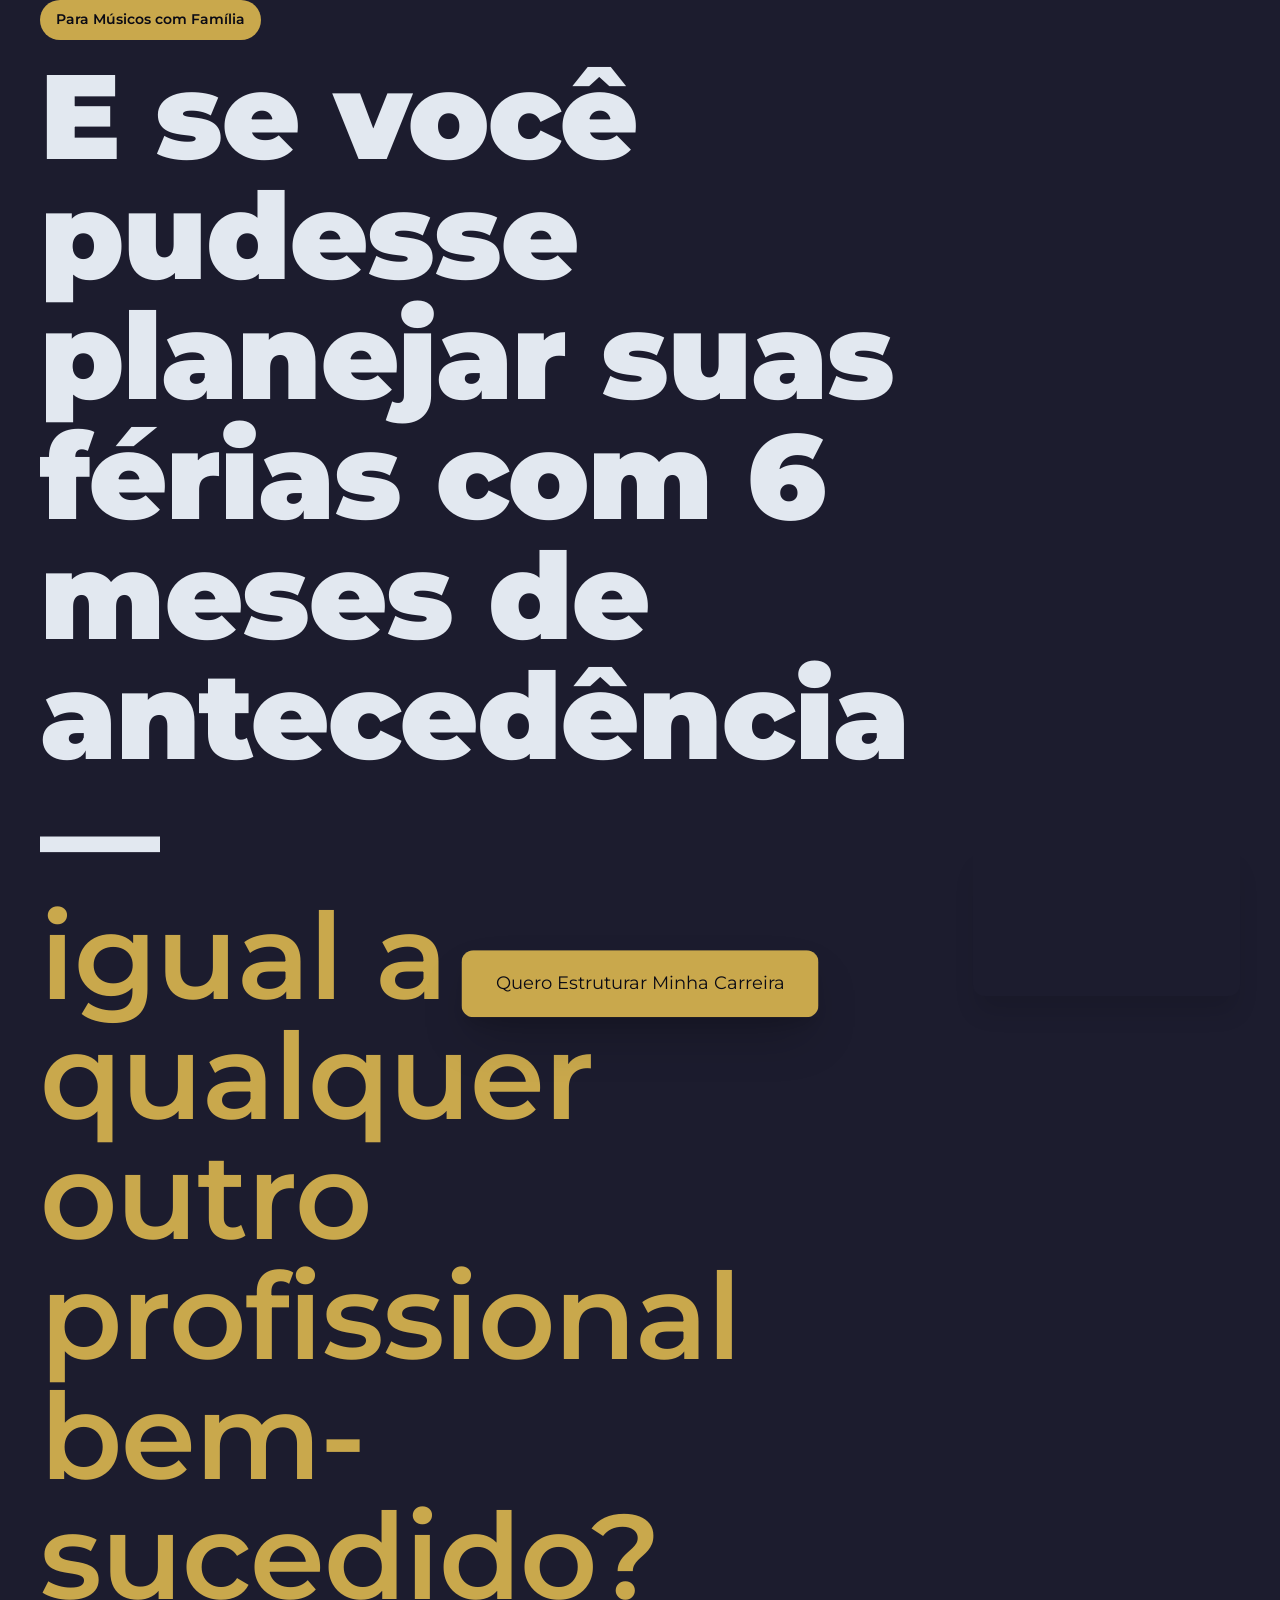
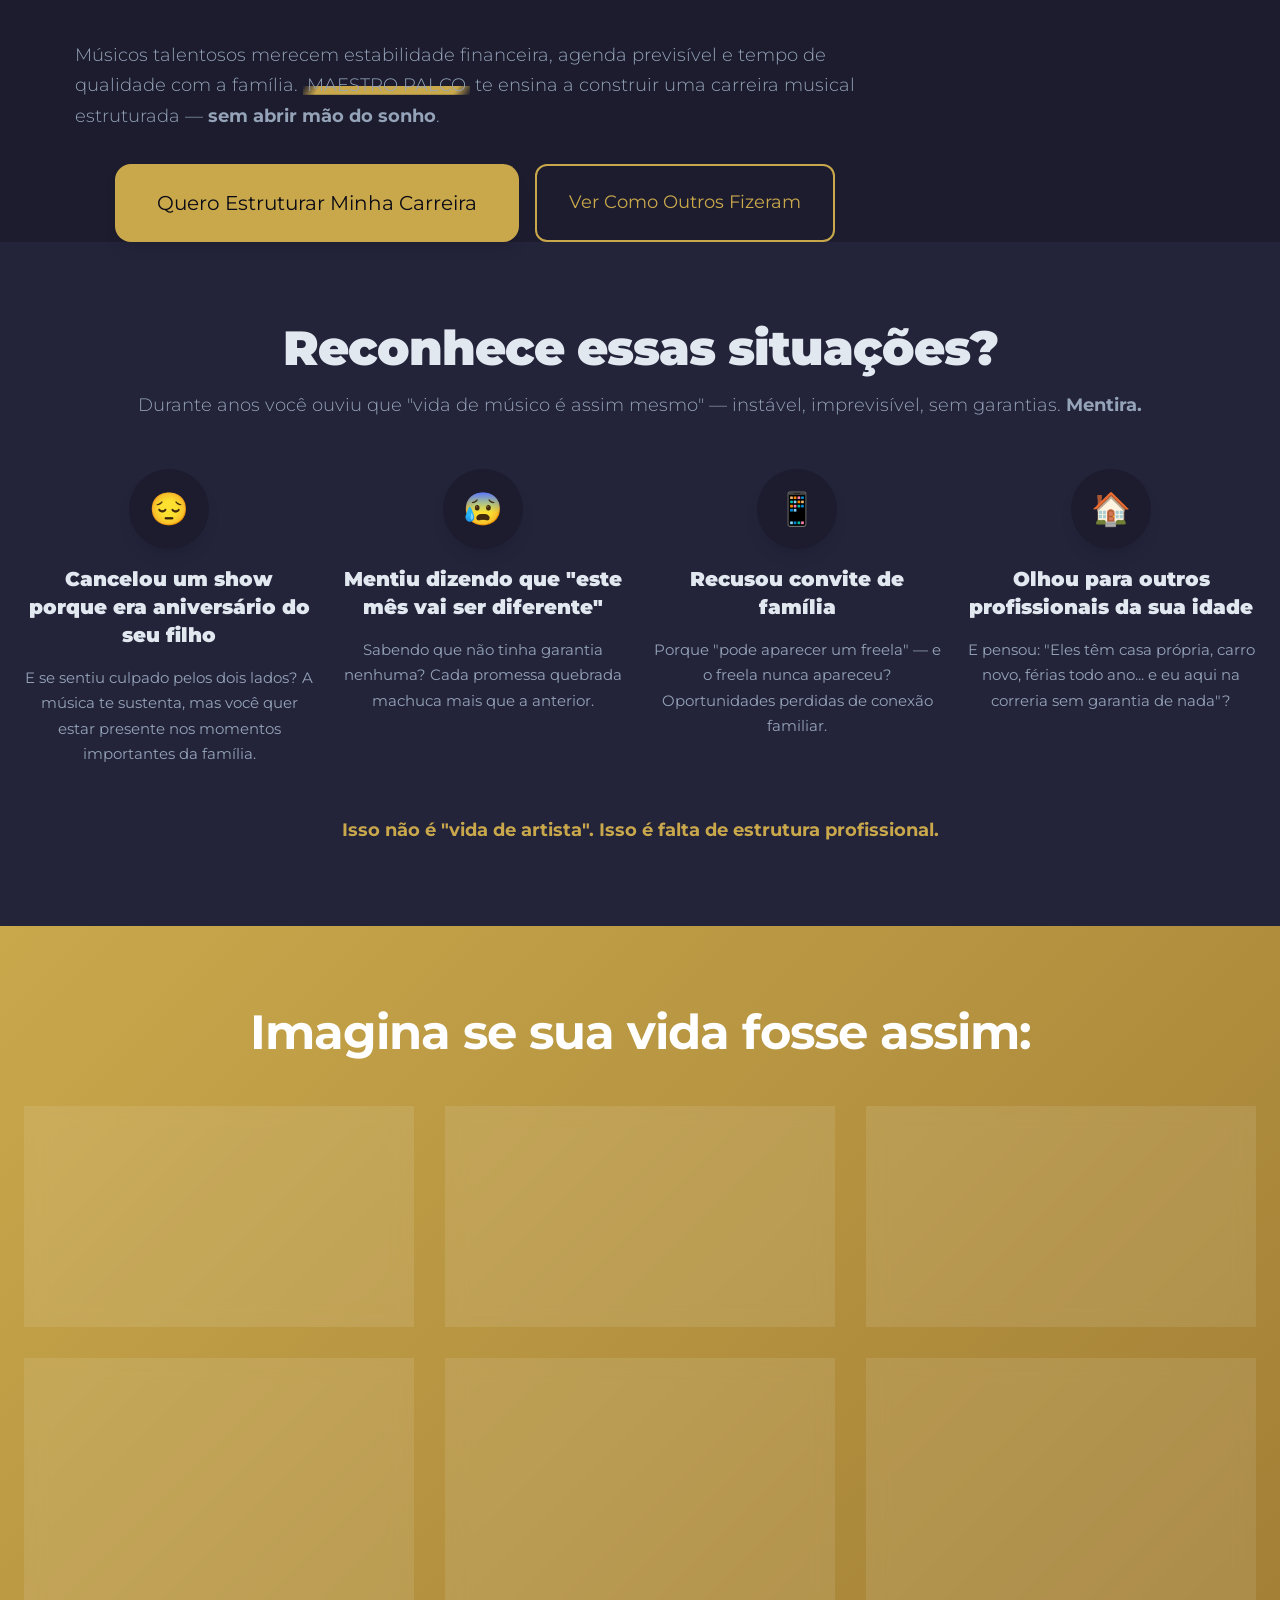
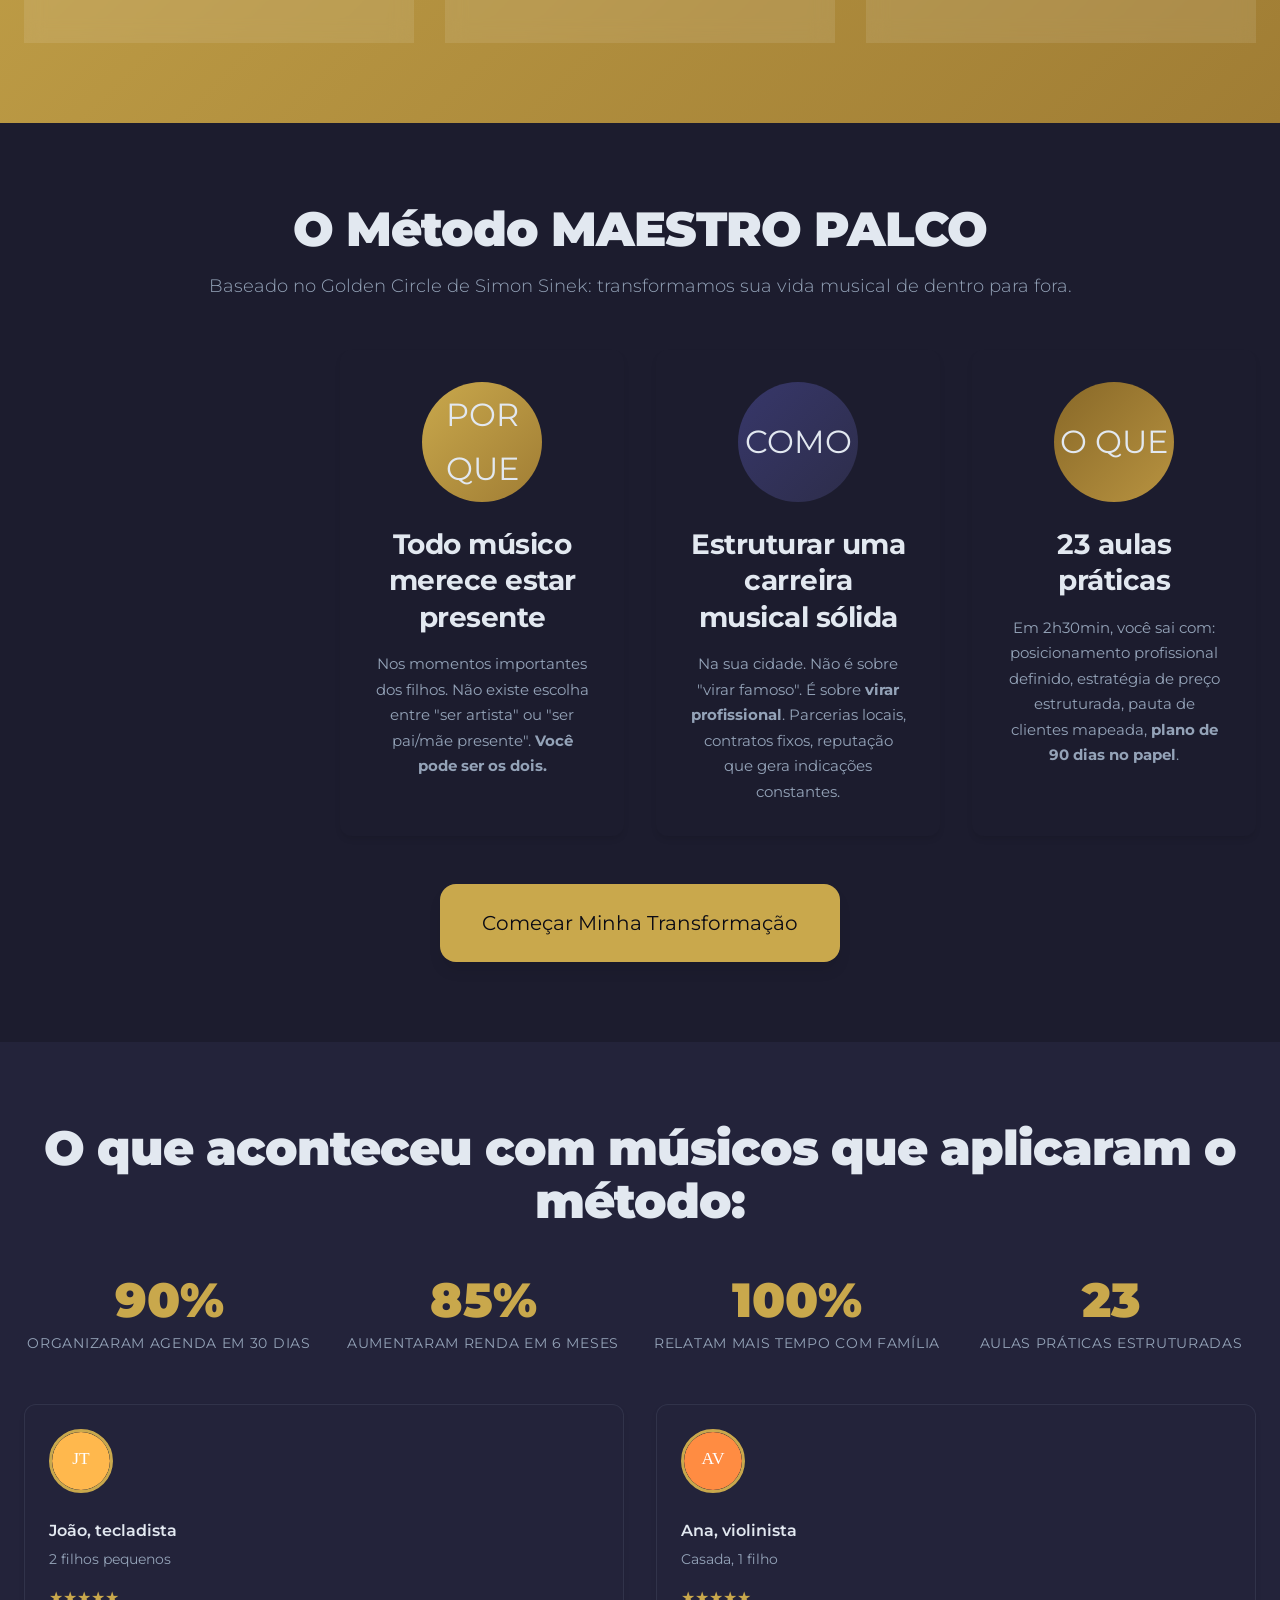
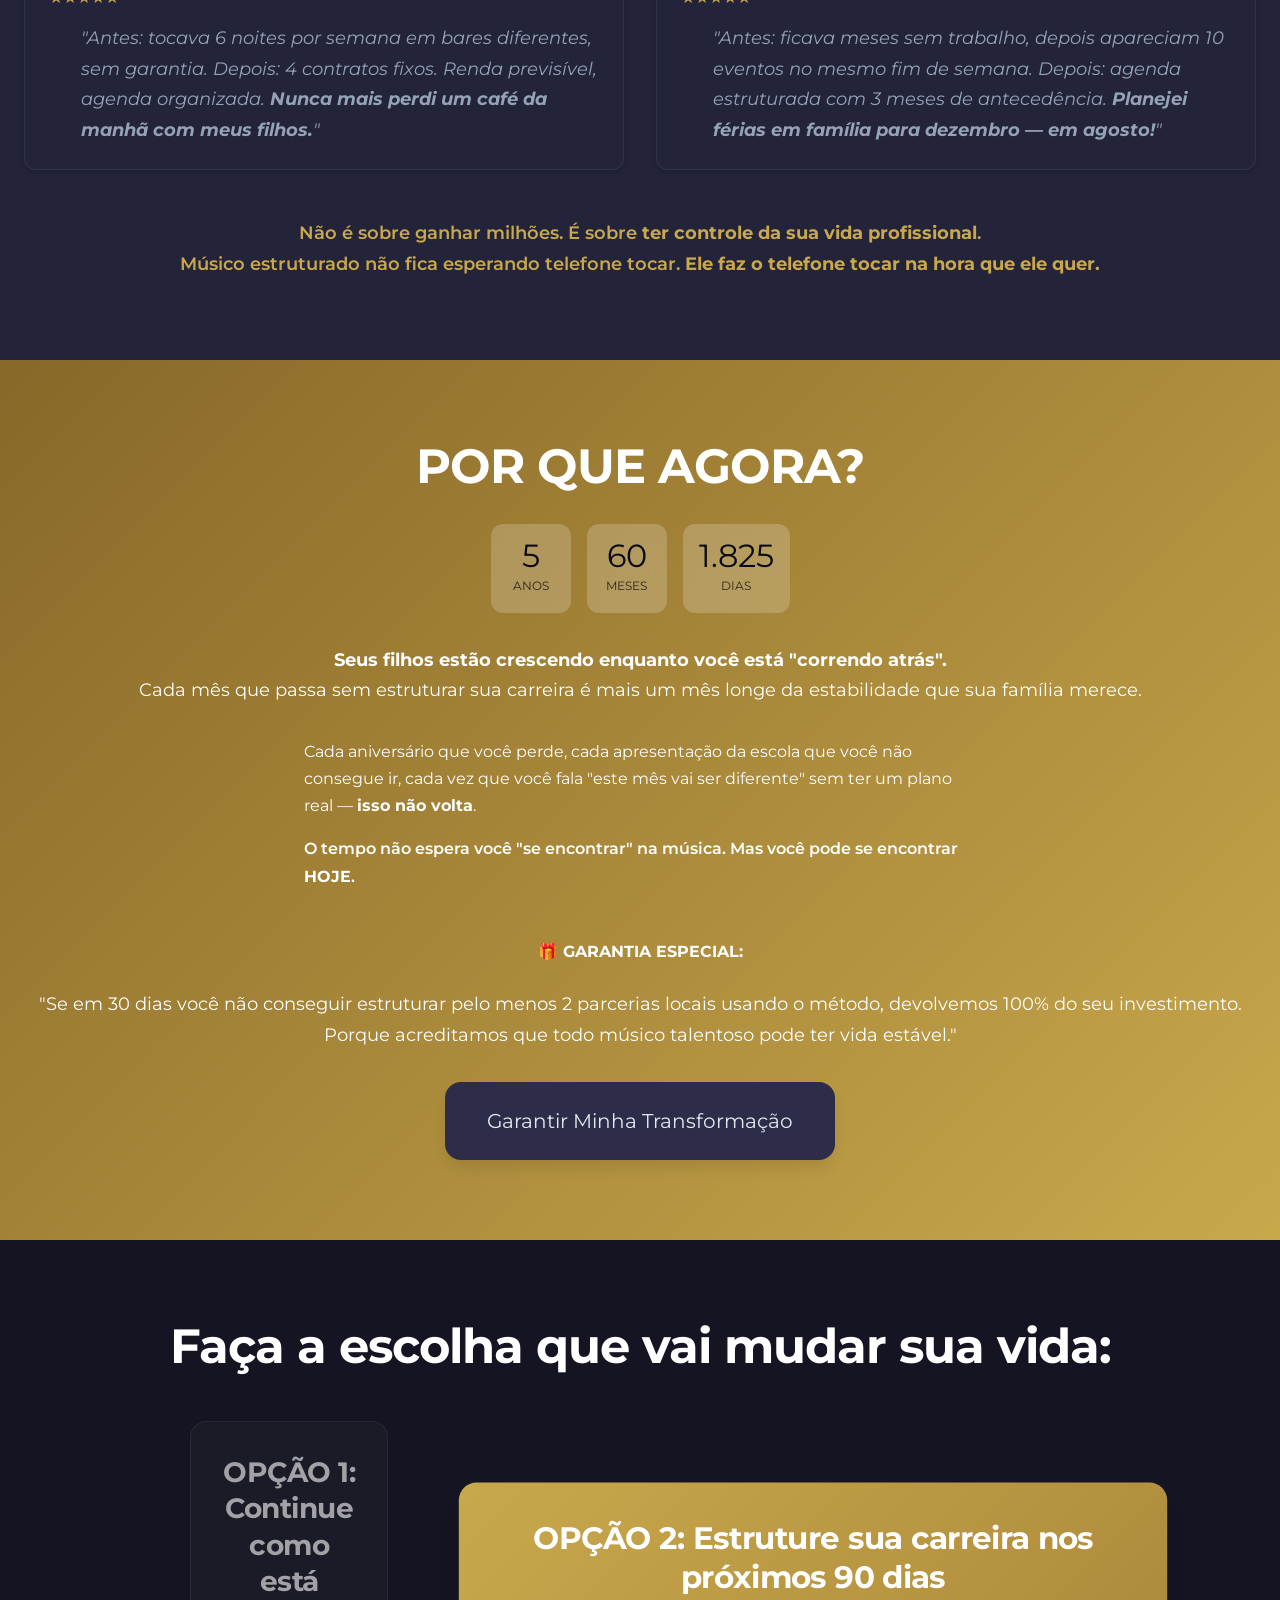
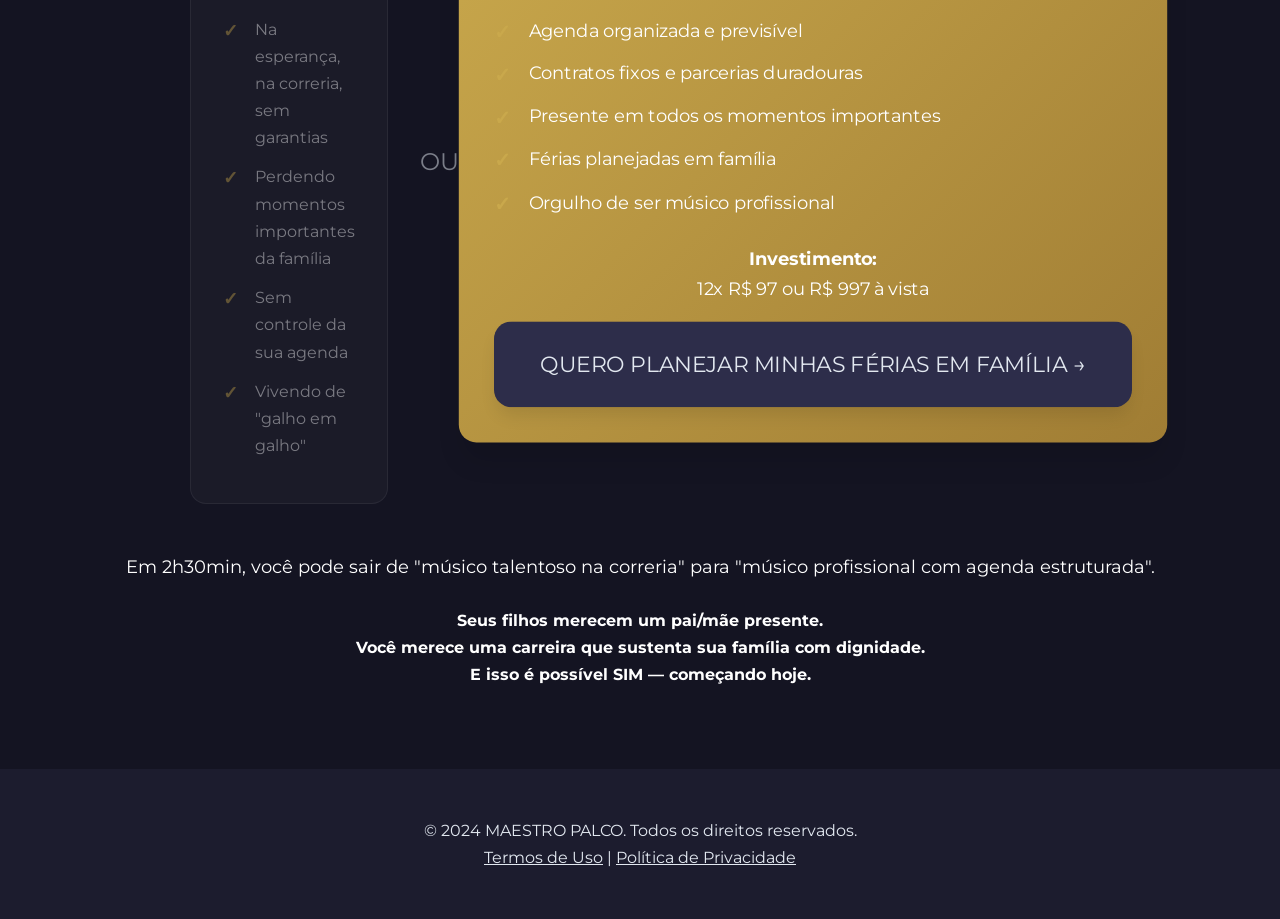
==== index.html @ d1719ae2 "Add VSL to hero section alongside headline ✅ IMPLEMENTAÇÕES: - Hero section reestruturada com CSS Gr" ====
<!DOCTYPE html>
<html lang="pt-BR">
<head>
    <meta charset="UTF-8">
    <meta name="viewport" content="width=device-width, initial-scale=1.0">
    <meta name="description" content="E se você pudesse planejar suas férias com 6 meses de antecedência — igual a qualquer outro profissional bem-sucedido? Para músicos talentosos que merecem estabilidade financeira e tempo de qualidade com a família.">
    <meta name="keywords" content="músicos, carreira musical, vida familiar, estabilidade financeira, férias planejadas, profissional musical">
    <meta name="author" content="MAESTRO PALCO">
    
    <!-- Open Graph -->
    <meta property="og:title" content="MAESTRO PALCO - E se você pudesse planejar suas férias com 6 meses de antecedência?">
    <meta property="og:description" content="Músicos talentosos merecem estabilidade financeira, agenda previsível e tempo de qualidade com a família. MAESTRO PALCO te ensina a construir uma carreira musical estruturada.">
    <meta property="og:type" content="website">
    <meta property="og:url" content="https://maestropalco.rota50ia.com">
    <meta property="og:image" content="/assets/images/og-image.jpg">
    
    <!-- Twitter Card -->
    <meta name="twitter:card" content="summary_large_image">
    <meta name="twitter:title" content="MAESTRO PALCO - Carreira Musical Estruturada">
    <meta name="twitter:description" content="E se você pudesse planejar suas férias com 6 meses de antecedência — igual a qualquer outro profissional bem-sucedido?">
    
    <title>MAESTRO PALCO - Carreira Musical Estruturada | Músico Profissional</title>
    
    <!-- Fonts MAESTRO -->
    <link rel="preconnect" href="https://fonts.googleapis.com">
    <link rel="preconnect" href="https://fonts.gstatic.com" crossorigin>
    <link href="https://fonts.googleapis.com/css2?family=Montserrat:wght@300;400;500;600;700;900&family=JetBrains+Mono:wght@400;500;600&display=swap" rel="stylesheet">
    
    <!-- Main CSS -->
    <link rel="stylesheet" href="style.css">
    
    <!-- Favicon -->
    <link rel="icon" type="image/svg+xml" href="/favicon.svg">
    
    <!-- Analytics -->
    <script async src="https://www.googletagmanager.com/gtag/js?id=GA_MEASUREMENT_ID"></script>
    <script>
        window.dataLayer = window.dataLayer || [];
        function gtag(){dataLayer.push(arguments);}
        gtag('js', new Date());
        gtag('config', 'GA_MEASUREMENT_ID');
    </script>
</head>
<body>
    
    <!-- Section 1: Hero - Emotional Connection -->
    <section class="hero" id="home">
        <div class="container">
            <div class="hero-grid">
                <div class="hero-content">
                    <span class="hero-badge">Para Músicos com Família</span>
                    
                    <h1 class="h1 hero-title heading">
                        E se você pudesse planejar suas férias com 6 meses de antecedência —<br>
                        <span class="text-emphasis">igual a qualquer outro profissional bem-sucedido?</span>
                    </h1>
                    
                    <p class="lead hero-subtitle">
                        Músicos talentosos merecem estabilidade financeira, agenda previsível e tempo de qualidade com a família. 
                        <span class="text-highlight">MAESTRO PALCO</span> te ensina a construir uma carreira musical estruturada — 
                        <strong>sem abrir mão do sonho</strong>.
                    </p>
                    
                    <div class="hero-cta">
                        <a href="#metodo" class="btn btn-primary btn-xl">
                            Quero Estruturar Minha Carreira
                        </a>
                        <a href="#depoimentos" class="btn btn-outline btn-lg">
                            Ver Como Outros Fizeram
                        </a>
                    </div>
                </div>
                
                <div class="hero-vsl">
                    <div style="padding:56.25% 0 0 0;position:relative;">
                        <iframe src="https://player.vimeo.com/video/1185340463?badge=0&amp;autopause=0&amp;player_id=0&amp;app_id=58479" 
                                frameborder="0" 
                                allow="autoplay; fullscreen; picture-in-picture; clipboard-write; encrypted-media; web-share" 
                                referrerpolicy="strict-origin-when-cross-origin" 
                                style="position:absolute;top:0;left:0;width:100%;height:100%;" 
                                title="MAESTRO-PALCO-VSL-FINAL">
                        </iframe>
                    </div>
                    <script src="https://player.vimeo.com/api/player.js"></script>
                </div>
            </div>
        </div>
    </section>
    
    <!-- Section 2: Pain Points -->
    <section class="section section-pain" id="dores">
        <div class="container">
            <div class="text-center mb-12">
                <h2 class="h2 heading">Reconhece essas situações?</h2>
                <p class="lead">Durante anos você ouviu que "vida de músico é assim mesmo" — instável, imprevisível, sem garantias. <strong>Mentira.</strong></p>
            </div>
            
            <div class="pain-grid">
                <div class="pain-item">
                    <div class="pain-icon">😔</div>
                    <h3 class="h5 heading">Cancelou um show porque era aniversário do seu filho</h3>
                    <p class="text-body">
                        E se sentiu culpado pelos dois lados? A música te sustenta, mas você quer estar presente nos momentos importantes da família.
                    </p>
                </div>
                
                <div class="pain-item">
                    <div class="pain-icon">😰</div>
                    <h3 class="h5 heading">Mentiu dizendo que "este mês vai ser diferente"</h3>
                    <p class="text-body">
                        Sabendo que não tinha garantia nenhuma? Cada promessa quebrada machuca mais que a anterior.
                    </p>
                </div>
                
                <div class="pain-item">
                    <div class="pain-icon">📱</div>
                    <h3 class="h5 heading">Recusou convite de família</h3>
                    <p class="text-body">
                        Porque "pode aparecer um freela" — e o freela nunca apareceu? Oportunidades perdidas de conexão familiar.
                    </p>
                </div>
                
                <div class="pain-item">
                    <div class="pain-icon">🏠</div>
                    <h3 class="h5 heading">Olhou para outros profissionais da sua idade</h3>
                    <p class="text-body">
                        E pensou: "Eles têm casa própria, carro novo, férias todo ano... e eu aqui na correria sem garantia de nada"?
                    </p>
                </div>
            </div>
            
            <div class="text-center mt-12">
                <p class="text-lg text-emphasis">
                    <strong>Isso não é "vida de artista". Isso é falta de estrutura profissional.</strong>
                </p>
            </div>
        </div>
    </section>
    
    <!-- Section 3: New Reality -->
    <section class="section section-reality" id="nova-realidade">
        <div class="container">
            <div class="text-center mb-12">
                <h2 class="h2 text-white">Imagina se sua vida fosse assim:</h2>
            </div>
            
            <div class="reality-grid">
                <div class="reality-item">
                    <h3 class="h4 text-white mb-4">✅ Janeiro: Você olha o calendário</h3>
                    <p class="text-white">
                        E já sabe que vai tirar 15 dias de férias em julho — porque sua agenda está fechada e organizada até dezembro
                    </p>
                </div>
                
                <div class="reality-item">
                    <h3 class="h4 text-white mb-4">✅ Dia 5 de todo mês: O dinheiro cai na conta</h3>
                    <p class="text-white">
                        Não porque "deu sorte", mas porque você tem contratos e parcerias estruturadas
                    </p>
                </div>
                
                <div class="reality-item">
                    <h3 class="h4 text-white mb-4">✅ 6h da tarde: Você fecha o computador</h3>
                    <p class="text-white">
                        E vai jantar com a família — porque músico profissional também tem horário comercial
                    </p>
                </div>
                
                <div class="reality-item">
                    <h3 class="h4 text-white mb-4">✅ Sábado de manhã: Você está na apresentação da escola</h3>
                    <p class="text-white">
                        Do seu filho — não como "o pai que conseguiu folga", mas como "o pai que organizou a agenda para estar sempre presente"
                    </p>
                </div>
                
                <div class="reality-item">
                    <h3 class="h4 text-white mb-4">✅ Reunião de pais: Quando perguntam sua profissão</h3>
                    <p class="text-white">
                        Você fala "músico profissional" com o mesmo orgulho de um médico ou engenheiro
                    </p>
                </div>
                
                <div class="reality-item">
                    <h3 class="h4 text-white mb-4">✅ Isso não é fantasia. Isso é planejamento.</h3>
                    <p class="text-white">
                        <strong>O problema nunca foi talento. O problema é modelo de negócio.</strong>
                    </p>
                </div>
            </div>
        </div>
    </section>
    
    <!-- Section 4: Method (Golden Circle) -->
    <section class="section section-method" id="metodo">
        <div class="container">
            <div class="text-center mb-12">
                <h2 class="h2 heading">O Método MAESTRO PALCO</h2>
                <p class="lead">
                    Baseado no Golden Circle de Simon Sinek: transformamos sua vida musical de dentro para fora.
                </p>
            </div>
            
            <div class="method-circles">
                <div class="method-connector"></div>
                
                <div class="card card-method card-method-why">
                    <div class="card-method-circle">POR QUE</div>
                    <h3 class="h4 mb-4">Todo músico merece estar presente</h3>
                    <p class="text-body">
                        Nos momentos importantes dos filhos. Não existe escolha entre "ser artista" ou "ser pai/mãe presente". 
                        <strong>Você pode ser os dois.</strong>
                    </p>
                </div>
                
                <div class="card card-method card-method-how">
                    <div class="card-method-circle">COMO</div>
                    <h3 class="h4 mb-4">Estruturar uma carreira musical sólida</h3>
                    <p class="text-body">
                        Na sua cidade. Não é sobre "virar famoso". É sobre <strong>virar profissional</strong>. 
                        Parcerias locais, contratos fixos, reputação que gera indicações constantes.
                    </p>
                </div>
                
                <div class="card card-method card-method-what">
                    <div class="card-method-circle">O QUE</div>
                    <h3 class="h4 mb-4">23 aulas práticas</h3>
                    <p class="text-body">
                        Em 2h30min, você sai com: posicionamento profissional definido, estratégia de preço estruturada, 
                        pauta de clientes mapeada, <strong>plano de 90 dias no papel</strong>.
                    </p>
                </div>
            </div>
            
            <div class="text-center mt-12">
                <a href="#cta" class="btn btn-primary btn-xl">
                    Começar Minha Transformação
                </a>
            </div>
        </div>
    </section>
    
    <!-- Section 5: Social Proof -->
    <section class="section section-proof" id="depoimentos">
        <div class="container">
            <div class="text-center mb-12">
                <h2 class="h2 heading">O que aconteceu com músicos que aplicaram o método:</h2>
            </div>
            
            <div class="proof-stats mb-12">
                <div>
                    <div class="stat-number">90%</div>
                    <div class="stat-label">Organizaram agenda em 30 dias</div>
                </div>
                <div>
                    <div class="stat-number">85%</div>
                    <div class="stat-label">Aumentaram renda em 6 meses</div>
                </div>
                <div>
                    <div class="stat-number">100%</div>
                    <div class="stat-label">Relatam mais tempo com família</div>
                </div>
                <div>
                    <div class="stat-number">23</div>
                    <div class="stat-label">Aulas práticas estruturadas</div>
                </div>
            </div>
            
            <div class="card-grid-testimonials">
                <div class="card card-testimonial">
                    <div class="card-body">
                        <img src="data:image/svg+xml,%3Csvg xmlns='http://www.w3.org/2000/svg' viewBox='0 0 100 100'%3E%3Ccircle cx='50' cy='50' r='50' fill='%23FFB84D'/%3E%3Ctext x='50' y='55' text-anchor='middle' font-size='30' fill='white'%3EJT%3C/text%3E%3C/svg%3E" 
                             alt="João Tecladista" class="card-testimonial-avatar">
                        <h4 class="card-testimonial-name">João, tecladista</h4>
                        <p class="card-testimonial-role">2 filhos pequenos</p>
                        <div class="card-testimonial-rating">★★★★★</div>
                        <p class="quote">
                            "Antes: tocava 6 noites por semana em bares diferentes, sem garantia. 
                            Depois: 4 contratos fixos. Renda previsível, agenda organizada. 
                            <strong>Nunca mais perdi um café da manhã com meus filhos.</strong>"
                        </p>
                    </div>
                </div>
                
                <div class="card card-testimonial">
                    <div class="card-body">
                        <img src="data:image/svg+xml,%3Csvg xmlns='http://www.w3.org/2000/svg' viewBox='0 0 100 100'%3E%3Ccircle cx='50' cy='50' r='50' fill='%23FF8C42'/%3E%3Ctext x='50' y='55' text-anchor='middle' font-size='30' fill='white'%3EAV%3C/text%3E%3C/svg%3E" 
                             alt="Ana Violinista" class="card-testimonial-avatar">
                        <h4 class="card-testimonial-name">Ana, violinista</h4>
                        <p class="card-testimonial-role">Casada, 1 filho</p>
                        <div class="card-testimonial-rating">★★★★★</div>
                        <p class="quote">
                            "Antes: ficava meses sem trabalho, depois apareciam 10 eventos no mesmo fim de semana. 
                            Depois: agenda estruturada com 3 meses de antecedência. 
                            <strong>Planejei férias em família para dezembro — em agosto!</strong>"
                        </p>
                    </div>
                </div>
            </div>
            
            <div class="text-center mt-12">
                <p class="text-lg text-emphasis">
                    Não é sobre ganhar milhões. É sobre <strong>ter controle da sua vida profissional</strong>.
                    <br>Músico estruturado não fica esperando telefone tocar. <strong>Ele faz o telefone tocar na hora que ele quer.</strong>
                </p>
            </div>
        </div>
    </section>
    
    <!-- Section 6: Urgency -->
    <section class="section section-urgency" id="urgencia">
        <div class="container">
            <div class="text-center">
                <h2 class="h2 text-white mb-6">POR QUE AGORA?</h2>
                
                <div class="urgency-timer">
                    <div class="timer-block">
                        <div class="timer-number">5</div>
                        <div class="timer-label">Anos</div>
                    </div>
                    <div class="timer-block">
                        <div class="timer-number">60</div>
                        <div class="timer-label">Meses</div>
                    </div>
                    <div class="timer-block">
                        <div class="timer-number">1.825</div>
                        <div class="timer-label">Dias</div>
                    </div>
                </div>
                
                <p class="text-lg text-white mb-8">
                    <strong>Seus filhos estão crescendo enquanto você está "correndo atrás".</strong>
                    <br>Cada mês que passa sem estruturar sua carreira é mais um mês longe da estabilidade que sua família merece.
                </p>
                
                <div class="text-white text-left max-w-2xl mx-auto mb-8">
                    <p class="text-white mb-4">
                        Cada aniversário que você perde, cada apresentação da escola que você não consegue ir, 
                        cada vez que você fala "este mês vai ser diferente" sem ter um plano real — <strong>isso não volta</strong>.
                    </p>
                    <p class="text-white font-semibold">
                        O tempo não espera você "se encontrar" na música. Mas você pode se encontrar <strong>HOJE</strong>.
                    </p>
                </div>
                
                <div class="mt-12">
                    <p class="text-2xl text-white font-bold mb-6">
                        🎁 GARANTIA ESPECIAL:
                    </p>
                    <p class="text-lg text-white mb-8">
                        "Se em 30 dias você não conseguir estruturar pelo menos 2 parcerias locais usando o método, 
                        devolvemos 100% do seu investimento. Porque acreditamos que todo músico talentoso pode ter vida estável."
                    </p>
                    <a href="#cta" class="btn btn-secondary btn-xl">
                        Garantir Minha Transformação
                    </a>
                </div>
            </div>
        </div>
    </section>
    
    <!-- Section 7: CTA - Two Paths -->
    <section class="section section-cta" id="cta">
        <div class="container">
            <div class="text-center mb-12">
                <h2 class="h2 text-white">Faça a escolha que vai mudar sua vida:</h2>
            </div>
            
            <div class="cta-vs">
                <div class="cta-option cta-option-bad">
                    <h3 class="h4 text-white mb-4">OPÇÃO 1: Continue como está</h3>
                    <ul class="text-white text-left list-benefits">
                        <li style="opacity: 0.7;">Na esperança, na correria, sem garantias</li>
                        <li style="opacity: 0.7;">Perdendo momentos importantes da família</li>
                        <li style="opacity: 0.7;">Sem controle da sua agenda</li>
                        <li style="opacity: 0.7;">Vivendo de "galho em galho"</li>
                    </ul>
                </div>
                
                <div class="cta-divider">OU</div>
                
                <div class="cta-option cta-option-good">
                    <h3 class="h4 text-white mb-4">OPÇÃO 2: Estruture sua carreira nos próximos 90 dias</h3>
                    <ul class="text-white text-left list-benefits">
                        <li>Agenda organizada e previsível</li>
                        <li>Contratos fixos e parcerias duradouras</li>
                        <li>Presente em todos os momentos importantes</li>
                        <li>Férias planejadas em família</li>
                        <li>Orgulho de ser músico profissional</li>
                    </ul>
                    <div class="mt-6">
                        <p class="text-white mb-4">
                            <strong>Investimento:</strong><br>
                            <span class="text-2xl">12x R$ 97</span> ou R$ 997 à vista
                        </p>
                        <a href="https://checkout.maestropalco.com" class="btn btn-secondary btn-xl">
                            QUERO PLANEJAR MINHAS FÉRIAS EM FAMÍLIA →
                        </a>
                    </div>
                </div>
            </div>
            
            <div class="text-center mt-12">
                <p class="text-white text-lg mb-6">
                    Em 2h30min, você pode sair de "músico talentoso na correria" 
                    para "músico profissional com agenda estruturada".
                </p>
                
                <p class="text-white opacity-75">
                    <strong>Seus filhos merecem um pai/mãe presente.<br>
                    Você merece uma carreira que sustenta sua família com dignidade.<br>
                    E isso é possível SIM — começando hoje.</strong>
                </p>
            </div>
        </div>
    </section>
    
    <!-- Sticky CTA (Mobile) -->
    <div class="btn-sticky">
        <a href="#cta" class="btn btn-primary btn-lg">
            Quero Estruturar Minha Carreira
        </a>
    </div>
    
    <!-- Footer -->
    <footer class="section-sm" style="background: var(--color-neutral-900); color: var(--color-neutral-400);">
        <div class="container text-center">
            <p>© 2024 MAESTRO PALCO. Todos os direitos reservados.</p>
            <p class="text-sm mt-4">
                <a href="/termos" style="color: var(--color-neutral-400);">Termos de Uso</a> | 
                <a href="/privacidade" style="color: var(--color-neutral-400);">Política de Privacidade</a>
            </p>
        </div>
    </footer>
    
    <!-- Scripts -->
    <script src="assets/js/performance.js"></script>
    <script>
        // Smooth Scroll
        document.querySelectorAll('a[href^="#"]').forEach(anchor => {
            anchor.addEventListener('click', function (e) {
                e.preventDefault();
                const target = document.querySelector(this.getAttribute('href'));
                if (target) {
                    target.scrollIntoView({ behavior: 'smooth', block: 'start' });
                }
            });
        });
        
        // Conversion Tracking
        document.querySelectorAll('.btn-primary, .btn-secondary').forEach(btn => {
            btn.addEventListener('click', function() {
                if (typeof gtag !== 'undefined') {
                    gtag('event', 'click', {
                        'event_category': 'CTA',
                        'event_label': this.textContent.trim(),
                        'value': 1
                    });
                }
            });
        });
        
        // Show sticky CTA after scroll
        let lastScroll = 0;
        window.addEventListener('scroll', () => {
            const currentScroll = window.pageYOffset;
            const sticky = document.querySelector('.btn-sticky');
            
            if (currentScroll > 500 && currentScroll < lastScroll) {
                sticky.style.transform = 'translateX(-50%) translateY(0)';
            } else if (currentScroll > lastScroll) {
                sticky.style.transform = 'translateX(-50%) translateY(200%)';
            }
            
            lastScroll = currentScroll;
        });
        
        // Update timer dynamically (optional)
        setInterval(() => {
            const days = document.querySelector('.timer-number');
            if (days && parseInt(days.textContent) > 0) {
                // Add countdown logic if needed
            }
        }, 86400000); // Update daily
    </script>
</body>
</html>
---- style.css ----
/* MAESTRO PALCO - CSS com Design System MAESTRO */

/* Design Tokens MAESTRO */
:root {
  /* ── Colors: Midnight (Primary/Background) ── */
  --m-midnight-950: #141422;
  --m-midnight-900: #1C1C2E;
  --m-midnight-800: #23233A;
  --m-midnight-700: #2D2D4A;
  --m-midnight-600: #37376A;
  --m-midnight-500: #3F3F72;
  /* ── Colors: Gold (Accent) ── */
  --m-gold-900: #6B5220;
  --m-gold-800: #886828;
  --m-gold-700: #A07D34;
  --m-gold-600: #B89340;
  --m-gold-500: #C9A84C;
  --m-gold-400: #DFBE62;
  --m-gold-300: #F0D080;
  --m-gold-200: #FFE399;
  --m-gold-100: #FFEFC2;
  /* ── Colors: Slate (Neutral) ── */
  --m-slate-200: #E2E8F0;
  --m-slate-300: #CBD5E1;
  --m-slate-400: #94A3B8;
  --m-slate-500: #64748B;
  --m-slate-600: #475569;
  --m-slate-700: #334155;
  /* ── Semantic ── */
  --bg:          var(--m-midnight-900);
  --bg-card:     var(--m-midnight-800);
  --bg-elevated: var(--m-midnight-700);
  --bg-deep:     var(--m-midnight-950);
  --text:        var(--m-slate-200);
  --text-muted:  var(--m-slate-400);
  --text-faint:  var(--m-slate-500);
  --accent:      var(--m-gold-500);
  --accent-lt:   var(--m-gold-300);
  --accent-bg:   rgba(201, 168, 76, 0.08);
  --border:      rgba(148, 163, 184, 0.12);
  --border-strong: rgba(148, 163, 184, 0.25);
  --inverse:     #0A0A14;
  /* ── Feedback ── */
  --success: #4ADE80;
  --warning: #FBBF24;
  --error:   #F87171;
  --info:    #60A5FA;
  
  /* Typography MAESTRO */
  --font-display: 'Montserrat', 'Arial Black', Helvetica, sans-serif;
  --font-sans:    'Montserrat', -apple-system, BlinkMacSystemFont, sans-serif;
  --font-mono:    'JetBrains Mono', 'Fira Code', monospace;
  
  /* ── Spacing MAESTRO ── */
  --space-1:  4px;
  --space-2:  8px;
  --space-3:  12px;
  --space-4:  16px;
  --space-5:  20px;
  --space-6:  24px;
  --space-8:  32px;
  --space-10: 40px;
  --space-12: 48px;
  --space-16: 64px;
  --space-20: 80px;
  --space-24: 96px;
  
  /* ── Radius MAESTRO ── */
  --radius-sm:  4px;
  --radius-md:  8px;
  --radius-lg:  12px;
  --radius-xl:  16px;
  --radius-full: 9999px;
  
  /* ── Shadows MAESTRO ── */
  --shadow-sm: 0 1px 2px rgba(0,0,0,0.3);
  --shadow-md: 0 4px 12px rgba(0,0,0,0.4);
  --shadow-lg: 0 8px 32px rgba(0,0,0,0.5);
  --shadow-glow: 0 0 24px rgba(201, 168, 76, 0.15);
  
  /* ── Motion MAESTRO ── */
  --ease: cubic-bezier(0.4, 0, 0.2, 1);
  --duration-fast: 200ms;
  --duration-normal: 300ms;
  
  /* Legacy mappings for compatibility */
  --spacing-1: var(--space-1);
  --spacing-2: var(--space-2);
  --spacing-3: var(--space-3);
  --spacing-4: var(--space-4);
  --spacing-5: var(--space-5);
  --spacing-6: var(--space-6);
  --spacing-8: var(--space-8);
  --spacing-10: var(--space-10);
  --spacing-12: var(--space-12);
  --spacing-16: var(--space-16);
  --spacing-20: var(--space-20);
  --spacing-24: var(--space-24);
  --spacing-32: var(--space-20);
  
  /* Border Radius */
  --radius-sm: 0.25rem;
  --radius-base: 0.375rem;
  --radius-md: 0.5rem;
  --radius-lg: 0.75rem;
  --radius-xl: 1rem;
  --radius-2xl: 1.5rem;
  --radius-full: 9999px;
  
  /* Shadows */
  --shadow-sm: 0 2px 4px 0 rgb(0 0 0 / 0.06);
  --shadow-base: 0 4px 6px -1px rgb(0 0 0 / 0.1);
  --shadow-md: 0 10px 15px -3px rgb(0 0 0 / 0.1);
  --shadow-lg: 0 20px 25px -5px rgb(0 0 0 / 0.12);
  --shadow-xl: 0 25px 50px -12px rgb(0 0 0 / 0.25);
  --shadow-2xl: 0 35px 60px -15px rgb(0 0 0 / 0.3);
  
  /* Transitions */
  --transition-fast: 150ms ease-in-out;
  --transition-base: 250ms ease-in-out;
  --transition-slow: 350ms ease-in-out;
  
  /* Z-Index */
  --z-base: 0;
  --z-sticky: 20;
  --z-modal: 40;
  
  /* Breakpoints */
  --container-xl: 1280px;
  --container-md: 768px;
}

/* Reset & Base */
*, *::before, *::after {
  box-sizing: border-box;
  margin: 0;
  padding: 0;
}

html {
  scroll-behavior: smooth;
  -webkit-font-smoothing: antialiased;
}

body {
  font-family: var(--font-sans);
  font-size: 1rem;
  line-height: 1.7;
  color: var(--text);
  background: var(--bg);
  min-height: 100vh;
}

/* Animations */
@keyframes fadeInUp {
  from {
    opacity: 0;
    transform: translateY(30px);
  }
  to {
    opacity: 1;
    transform: translateY(0);
  }
}

@keyframes fadeInDown {
  from {
    opacity: 0;
    transform: translateY(-30px);
  }
  to {
    opacity: 1;
    transform: translateY(0);
  }
}

@keyframes fadeIn {
  from { opacity: 0; }
  to { opacity: 1; }
}

@keyframes pulse {
  0%, 100% { transform: scale(1); }
  50% { transform: scale(1.05); }
}

@keyframes spin {
  to { transform: rotate(360deg); }
}

/* Typography */
.heading {
  font-family: var(--font-display);
  font-weight: 900;
  line-height: 1.1;
  color: var(--text);
  margin-bottom: var(--space-4);
}

.h1 {
  font-size: clamp(56px, 10vw, 120px);
  line-height: 1;
  letter-spacing: -1px;
}

.h2 {
  font-size: clamp(28px, 4vw, 48px);
  line-height: 1.1;
  letter-spacing: -1px;
}

.h3 {
  font-size: clamp(22px, 3vw, 34px);
  line-height: 1.2;
}

.h4 {
  font-size: 28px;
  line-height: 1.3;
  letter-spacing: -0.5px;
}

.h5 {
  font-size: 20px;
  line-height: 1.4;
}

.lead {
  font-size: 18px;
  line-height: 1.7;
  color: var(--text-muted);
  font-weight: 300;
}

.text-body {
  font-family: var(--font-sans);
  font-size: 15px;
  line-height: 1.7;
  color: var(--text-muted);
}

.text-lg {
  font-size: 18px;
  line-height: 1.7;
}

.text-emphasis {
  color: var(--accent);
  font-weight: 600;
}

.text-highlight {
  background: linear-gradient(120deg, transparent 0%, var(--accent) 10%, var(--accent) 90%, transparent 100%);
  background-size: 100% 40%;
  background-repeat: no-repeat;
  background-position: 0 85%;
  padding: 0 var(--space-1);
}

.text-white { color: #FFFFFF; }
.text-center { text-align: center; }
.text-left { text-align: left; }
.font-semibold { font-weight: 600; }
.font-bold { font-weight: 700; }

/* Quote */
.quote {
  font-family: var(--font-display);
  font-size: 18px;
  line-height: 1.7;
  font-style: italic;
  color: var(--text-muted);
  position: relative;
  padding-left: var(--space-8);
}

.quote::before {
  content: """;
  position: absolute;
  left: 0;
  top: -0.25em;
  font-size: 3em;
  color: var(--accent);
  opacity: 0.3;
}

/* Lists */
.list-benefits {
  list-style: none;
  padding: 0;
  margin: 0;
}

.list-benefits li {
  position: relative;
  padding-left: var(--spacing-8);
  margin-bottom: var(--spacing-3);
  line-height: var(--line-height-relaxed);
}

.list-benefits li::before {
  content: "✓";
  position: absolute;
  left: 0;
  color: var(--accent);
  font-weight: 700;
  font-size: 18px;
}

/* Buttons */
.btn {
  display: inline-flex;
  align-items: center;
  justify-content: center;
  padding: var(--spacing-3) var(--spacing-6);
  font-family: var(--font-sans);
  font-size: 16px;
  font-weight: var(--font-weight-semibold);
  line-height: var(--line-height-tight);
  border-radius: var(--radius-lg);
  cursor: pointer;
  transition: all var(--transition-base);
  text-decoration: none;
  border: 2px solid transparent;
  white-space: nowrap;
}

.btn-primary {
  background: var(--accent);
  color: var(--inverse);
  box-shadow: var(--shadow-md);
}

.btn-primary:hover {
  transform: translateY(-2px);
  box-shadow: var(--shadow-lg);
  background: var(--accent-lt);
}

.btn-secondary {
  background: var(--m-midnight-700);
  color: var(--text);
  box-shadow: var(--shadow-md);
}

.btn-secondary:hover {
  background: var(--m-midnight-600);
  box-shadow: var(--shadow-lg);
}

.btn-outline {
  background: transparent;
  border-color: var(--accent);
  color: var(--accent);
}

.btn-outline:hover {
  background: var(--accent);
  color: var(--inverse);
  border-color: var(--accent);
}

.btn-lg {
  padding: var(--spacing-4) var(--spacing-8);
  font-size: 18px;
}

.btn-xl {
  padding: var(--spacing-5) var(--spacing-10);
  font-size: 20px;
  border-radius: var(--radius-xl);
}

.btn-sticky {
  position: fixed;
  bottom: var(--spacing-4);
  left: 50%;
  transform: translateX(-50%);
  z-index: var(--z-sticky);
  box-shadow: var(--shadow-xl);
  animation: pulse 2s infinite;
}

/* Layout */
.section {
  padding: var(--spacing-20) 0;
  position: relative;
  overflow: hidden;
}

.section-sm {
  padding: var(--spacing-12) 0;
}

.container {
  width: 100%;
  max-width: var(--container-xl);
  margin: 0 auto;
  padding: 0 var(--spacing-6);
}

/* Hero */
.hero {
  background: var(--bg);
  min-height: 100vh;
  display: flex;
  align-items: center;
  position: relative;
}

/* Hero Grid Layout */
.hero-grid {
  display: grid;
  grid-template-columns: 1fr 1fr;
  gap: var(--space-16);
  align-items: center;
  max-width: 1200px;
  margin: 0 auto;
}

.hero-content {
  position: relative;
  z-index: 1;
  text-align: left;
}

.hero-vsl {
  position: relative;
  z-index: 1;
}

.hero-vsl iframe {
  border-radius: var(--radius-lg);
  box-shadow: var(--shadow-lg);
}

/* Mobile: Stack Vertical */
@media (max-width: 768px) {
  .hero-grid {
    grid-template-columns: 1fr;
    gap: var(--space-8);
  }
  
  .hero-content {
    text-align: center;
  }
}

.hero-badge {
  display: inline-block;
  padding: var(--space-2) var(--space-4);
  background: var(--accent);
  color: var(--inverse);
  border-radius: var(--radius-full);
  font-size: 14px;
  font-weight: 600;
  margin-bottom: var(--space-4);
  animation: fadeInDown 0.6s ease-out;
}

.hero-title {
  animation: fadeInUp 0.8s ease-out;
  margin-bottom: var(--spacing-6);
}

.hero-subtitle {
  animation: fadeInUp 1s ease-out;
  margin-bottom: var(--spacing-8);
  max-width: 800px;
  margin-left: auto;
  margin-right: auto;
}

.hero-cta {
  animation: fadeInUp 1.2s ease-out;
  display: flex;
  gap: var(--spacing-4);
  justify-content: center;
  flex-wrap: wrap;
}

/* Pain Points */
.section-pain {
  background: var(--bg-card);
}

.pain-grid {
  display: grid;
  grid-template-columns: repeat(auto-fit, minmax(250px, 1fr));
  gap: var(--spacing-6);
  margin-top: var(--spacing-12);
}

.pain-item {
  text-align: center;
  opacity: 0;
  animation: fadeIn 0.6s ease-out forwards;
}

.pain-item:nth-child(1) { animation-delay: 0.1s; }
.pain-item:nth-child(2) { animation-delay: 0.2s; }
.pain-item:nth-child(3) { animation-delay: 0.3s; }
.pain-item:nth-child(4) { animation-delay: 0.4s; }

.pain-icon {
  width: 80px;
  height: 80px;
  margin: 0 auto var(--space-4);
  background: var(--bg);
  border-radius: var(--radius-full);
  display: flex;
  align-items: center;
  justify-content: center;
  font-size: 32px;
  box-shadow: var(--shadow-md);
  color: var(--accent);
}

/* New Reality */
.section-reality {
  background: linear-gradient(135deg, var(--accent) 0%, var(--m-gold-700) 100%);
  color: var(--inverse);
}

.reality-grid {
  display: grid;
  grid-template-columns: repeat(auto-fit, minmax(300px, 1fr));
  gap: var(--spacing-8);
  margin-top: var(--spacing-12);
}

.reality-item {
  background: rgba(255, 255, 255, 0.1);
  backdrop-filter: blur(10px);
  border-radius: var(--radius-lg);
  padding: var(--spacing-6);
  border: 1px solid rgba(255, 255, 255, 0.2);
}

/* Cards */
.card {
  background: var(--color-white);
  border-radius: var(--radius-lg);
  box-shadow: var(--shadow-base);
  overflow: hidden;
  transition: all var(--transition-base);
}

.card:hover {
  box-shadow: var(--shadow-lg);
  transform: translateY(-4px);
}

.card-body {
  padding: var(--spacing-6);
}

.card-testimonial {
  background: var(--bg-card);
  border: 1px solid var(--border);
}

.card-testimonial-avatar {
  width: 64px;
  height: 64px;
  border-radius: var(--radius-full);
  margin-bottom: var(--space-4);
  border: 3px solid var(--accent);
}

.card-testimonial-name {
  font-weight: 600;
  color: var(--text);
  margin-bottom: var(--space-1);
}

.card-testimonial-role {
  font-size: 14px;
  color: var(--text-muted);
  margin-bottom: var(--space-3);
}

.card-testimonial-rating {
  display: flex;
  gap: var(--space-1);
  margin-bottom: var(--space-3);
  color: var(--accent);
}

.card-grid-testimonials {
  display: grid;
  gap: var(--spacing-8);
  grid-template-columns: repeat(auto-fit, minmax(350px, 1fr));
}

/* Method Cards */
.card-method {
  text-align: center;
  padding: var(--spacing-8);
  background: var(--color-white);
  border: 2px solid var(--color-neutral-200);
}

.card-method-circle {
  width: 120px;
  height: 120px;
  border-radius: var(--radius-full);
  margin: 0 auto var(--spacing-6);
  display: flex;
  align-items: center;
  justify-content: center;
  font-size: 32px;
  font-weight: var(--font-weight-black);
  color: var(--color-white);
}

.card-method-why .card-method-circle {
  background: linear-gradient(135deg, var(--accent), var(--m-gold-700));
  animation: pulse 3s infinite;
}

.card-method-how .card-method-circle {
  background: linear-gradient(135deg, var(--m-midnight-600), var(--m-midnight-700));
}

.card-method-what .card-method-circle {
  background: linear-gradient(135deg, var(--m-gold-800), var(--m-gold-600));
}

.method-circles {
  display: grid;
  grid-template-columns: repeat(auto-fit, minmax(280px, 1fr));
  gap: var(--spacing-8);
  margin-top: var(--spacing-12);
}

/* Social Proof */
.section-proof {
  background: var(--bg-card);
}

.proof-stats {
  display: grid;
  grid-template-columns: repeat(auto-fit, minmax(200px, 1fr));
  gap: var(--spacing-6);
  margin-bottom: var(--spacing-12);
  text-align: center;
}

.stat-number {
  font-size: 48px;
  font-weight: 900;
  color: var(--accent);
  line-height: 1;
  margin-bottom: var(--space-2);
}

.stat-label {
  font-size: 14px;
  color: var(--text-muted);
  text-transform: uppercase;
  letter-spacing: 0.05em;
}

/* Urgency */
.section-urgency {
  background: linear-gradient(135deg, var(--m-gold-800) 0%, var(--accent) 100%);
  color: var(--inverse);
  text-align: center;
}

.urgency-timer {
  display: flex;
  justify-content: center;
  gap: var(--spacing-4);
  margin: var(--spacing-8) 0;
}

.timer-block {
  background: rgba(255, 255, 255, 0.2);
  backdrop-filter: blur(10px);
  border-radius: var(--radius-lg);
  padding: var(--spacing-4);
  min-width: 80px;
}

.timer-number {
  font-size: 32px;
  font-weight: var(--font-weight-black);
  line-height: 1;
  margin-bottom: var(--spacing-1);
}

.timer-label {
  font-size: 12px;
  text-transform: uppercase;
  opacity: 0.8;
}

/* CTA */
.section-cta {
  background: var(--bg-deep);
  color: var(--text);
  text-align: center;
  padding: var(--space-20) 0;
}

.cta-vs {
  display: grid;
  grid-template-columns: 1fr auto 1fr;
  gap: var(--spacing-8);
  align-items: center;
  margin-top: var(--spacing-12);
  max-width: 900px;
  margin-left: auto;
  margin-right: auto;
}

.cta-option {
  padding: var(--spacing-8);
  border-radius: var(--radius-xl);
  transition: all var(--transition-base);
}

.cta-option-bad {
  background: rgba(255, 255, 255, 0.05);
  border: 1px solid rgba(255, 255, 255, 0.1);
  opacity: 0.6;
}

.cta-option-good {
  background: linear-gradient(135deg, var(--accent) 0%, var(--m-gold-700) 100%);
  transform: scale(1.1);
  box-shadow: var(--shadow-lg);
}

.cta-divider {
  font-size: 24px;
  font-weight: var(--font-weight-bold);
  opacity: 0.5;
}

/* Utility Classes */
.mb-4 { margin-bottom: var(--spacing-4); }
.mb-6 { margin-bottom: var(--spacing-6); }
.mb-8 { margin-bottom: var(--spacing-8); }
.mb-12 { margin-bottom: var(--spacing-12); }
.mt-6 { margin-top: var(--spacing-6); }
.mt-8 { margin-top: var(--spacing-8); }
.mt-12 { margin-top: var(--spacing-12); }
.mx-auto { margin-left: auto; margin-right: auto; }
.max-w-2xl { max-width: 42rem; }

/* Mobile Responsive */
@media (max-width: 768px) {
  .section {
    padding: var(--spacing-12) 0;
  }
  
  .cta-vs {
    grid-template-columns: 1fr;
  }
  
  .cta-divider {
    transform: rotate(90deg);
  }
  
  .btn-sticky {
    width: calc(100% - var(--spacing-8));
    max-width: 400px;
  }
  
  .hero-cta {
    flex-direction: column;
    align-items: center;
  }
  
  .card-grid-testimonials {
    grid-template-columns: 1fr;
  }
  
  .method-circles {
    grid-template-columns: 1fr;
  }
}

/* Print Styles */
@media print {
  .btn-sticky {
    display: none !important;
  }
}

/* Reduced Motion */
@media (prefers-reduced-motion: reduce) {
  *,
  *::before,
  *::after {
    animation-duration: 0.01ms !important;
    animation-iteration-count: 1 !important;
    transition-duration: 0.01ms !important;
    scroll-behavior: auto !important;
  }
}
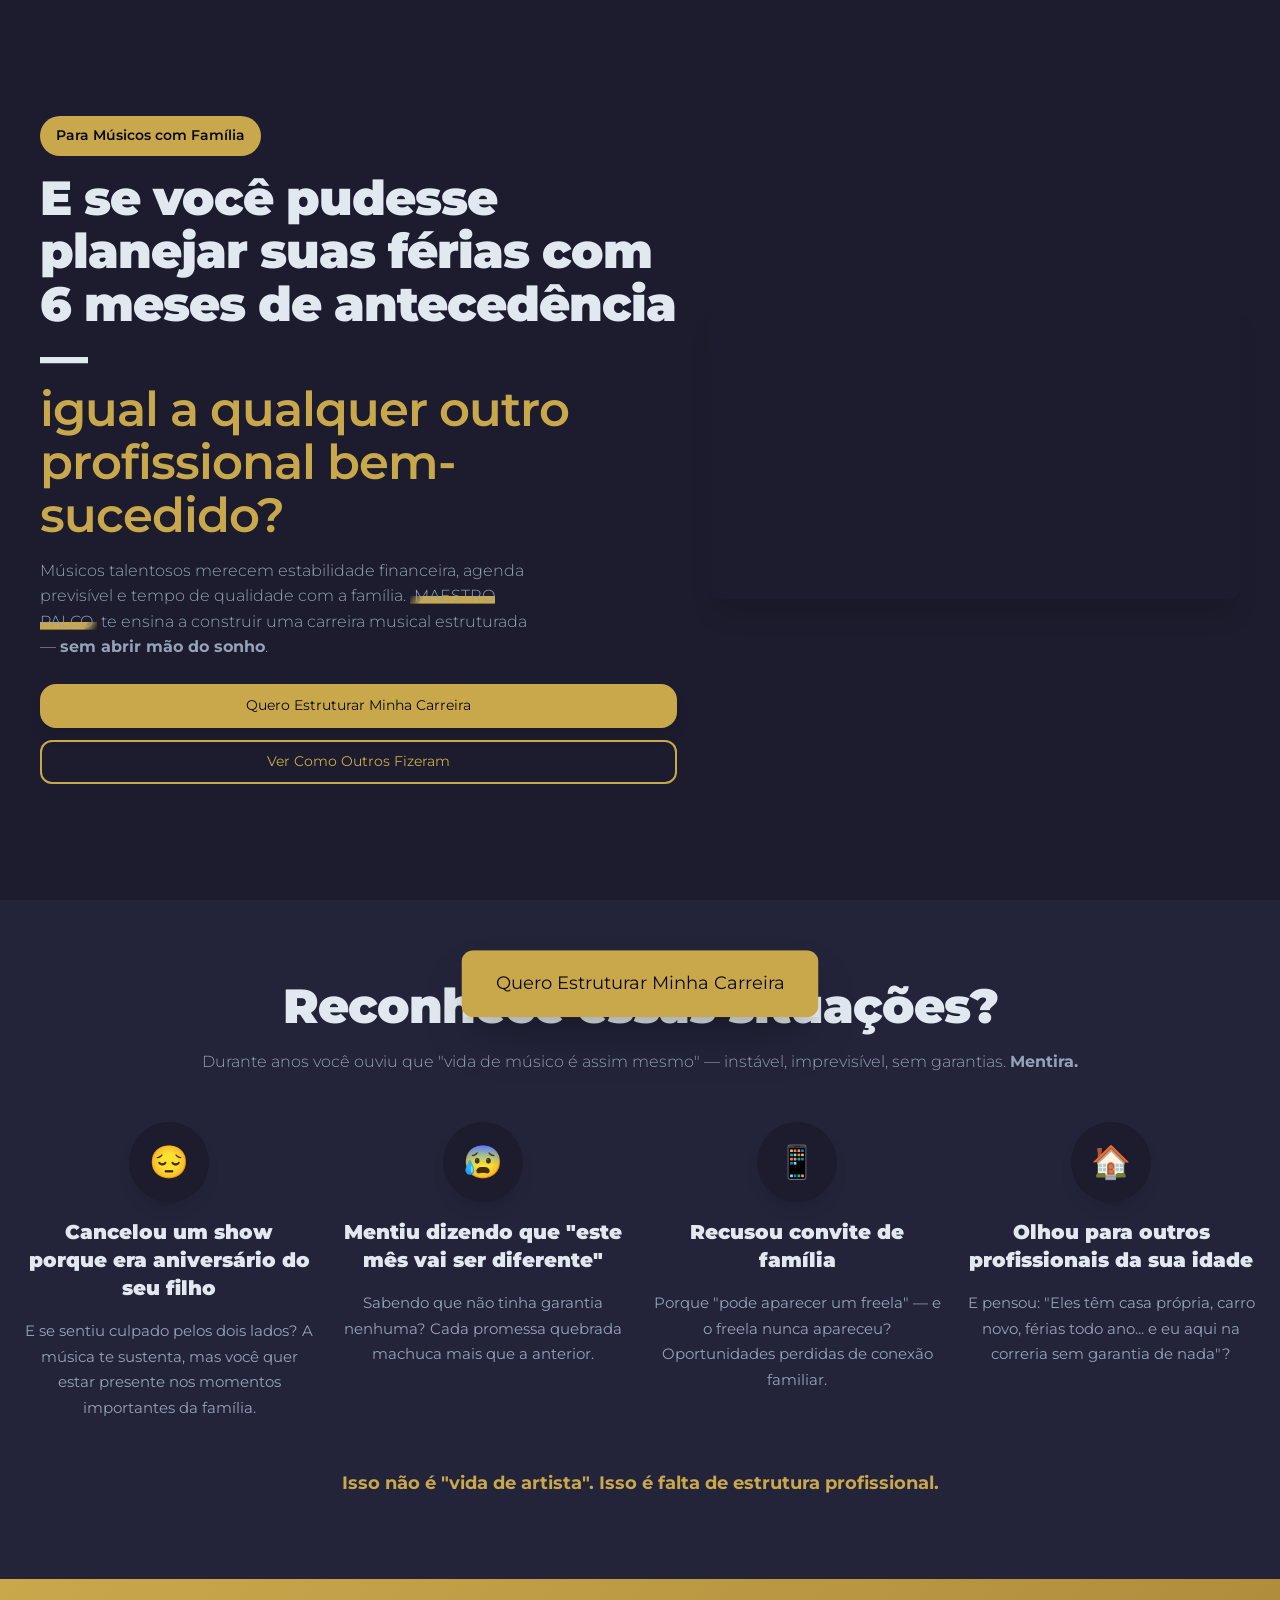
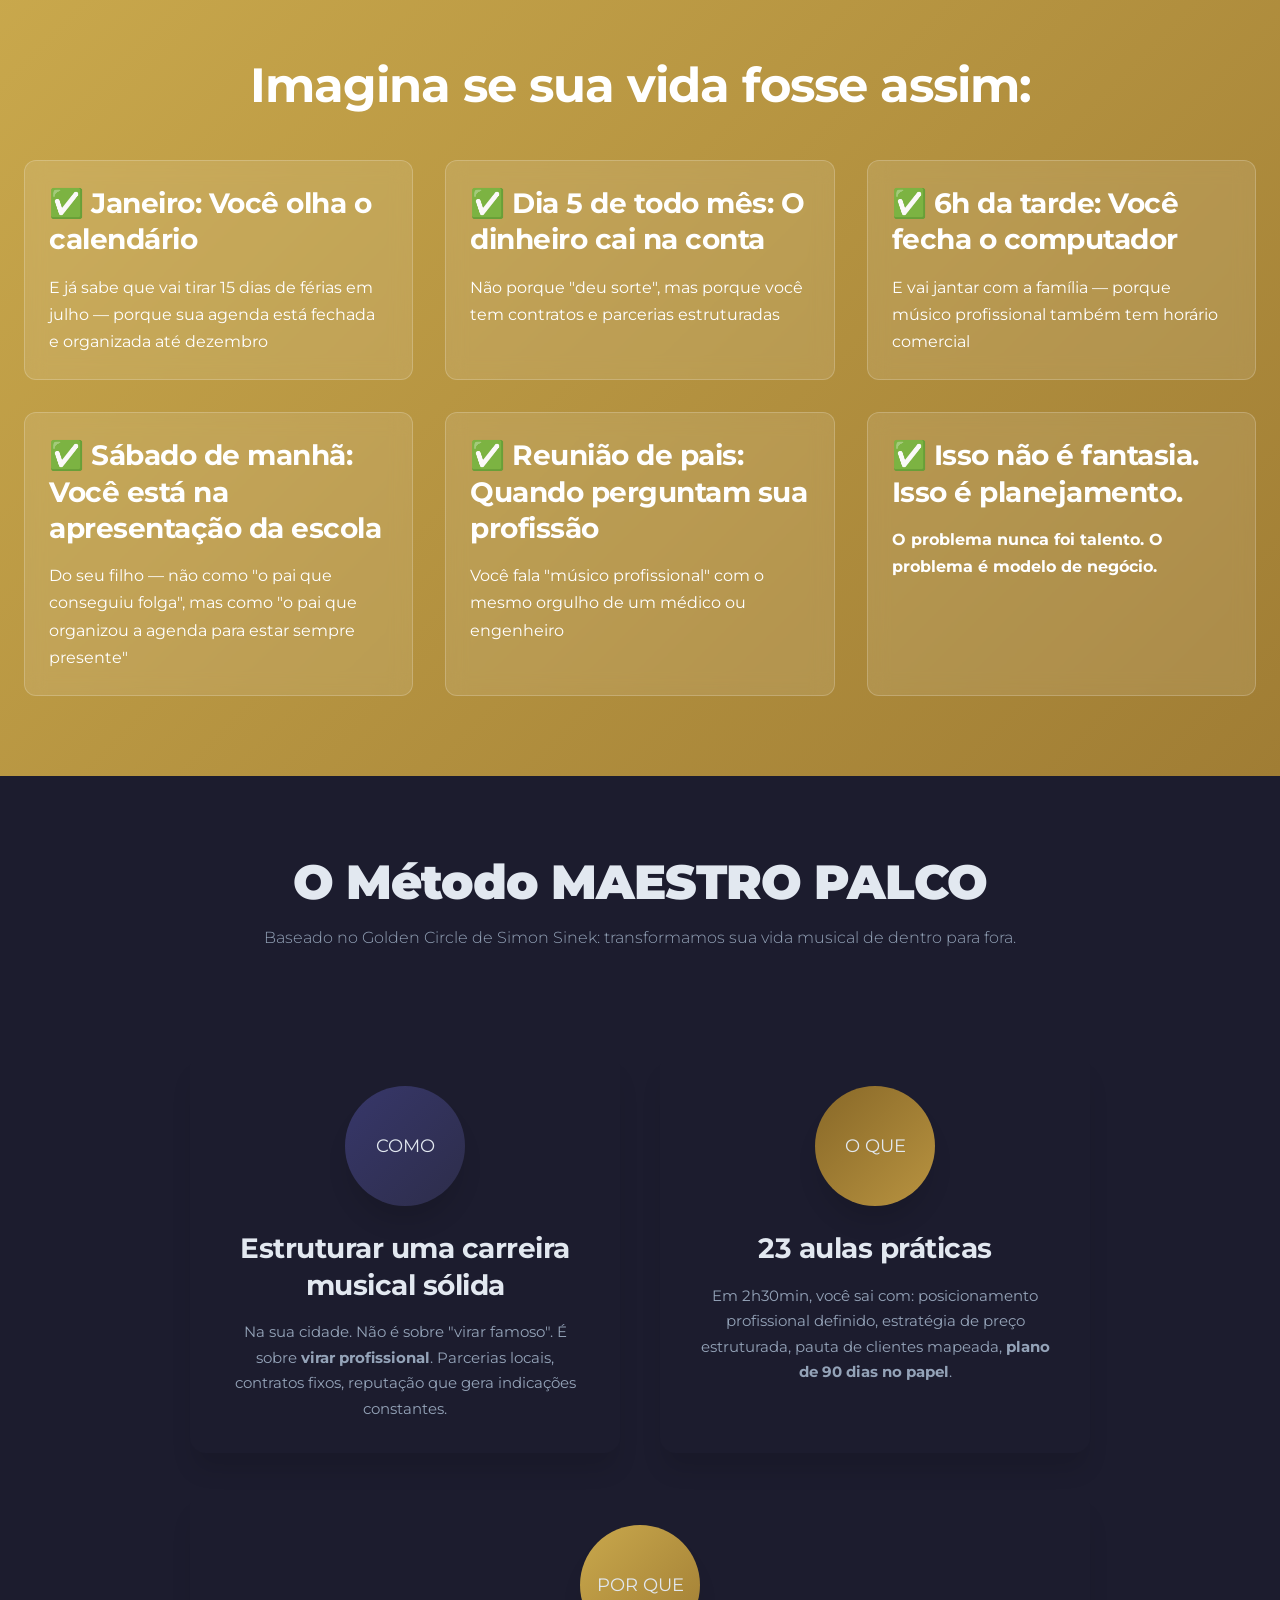
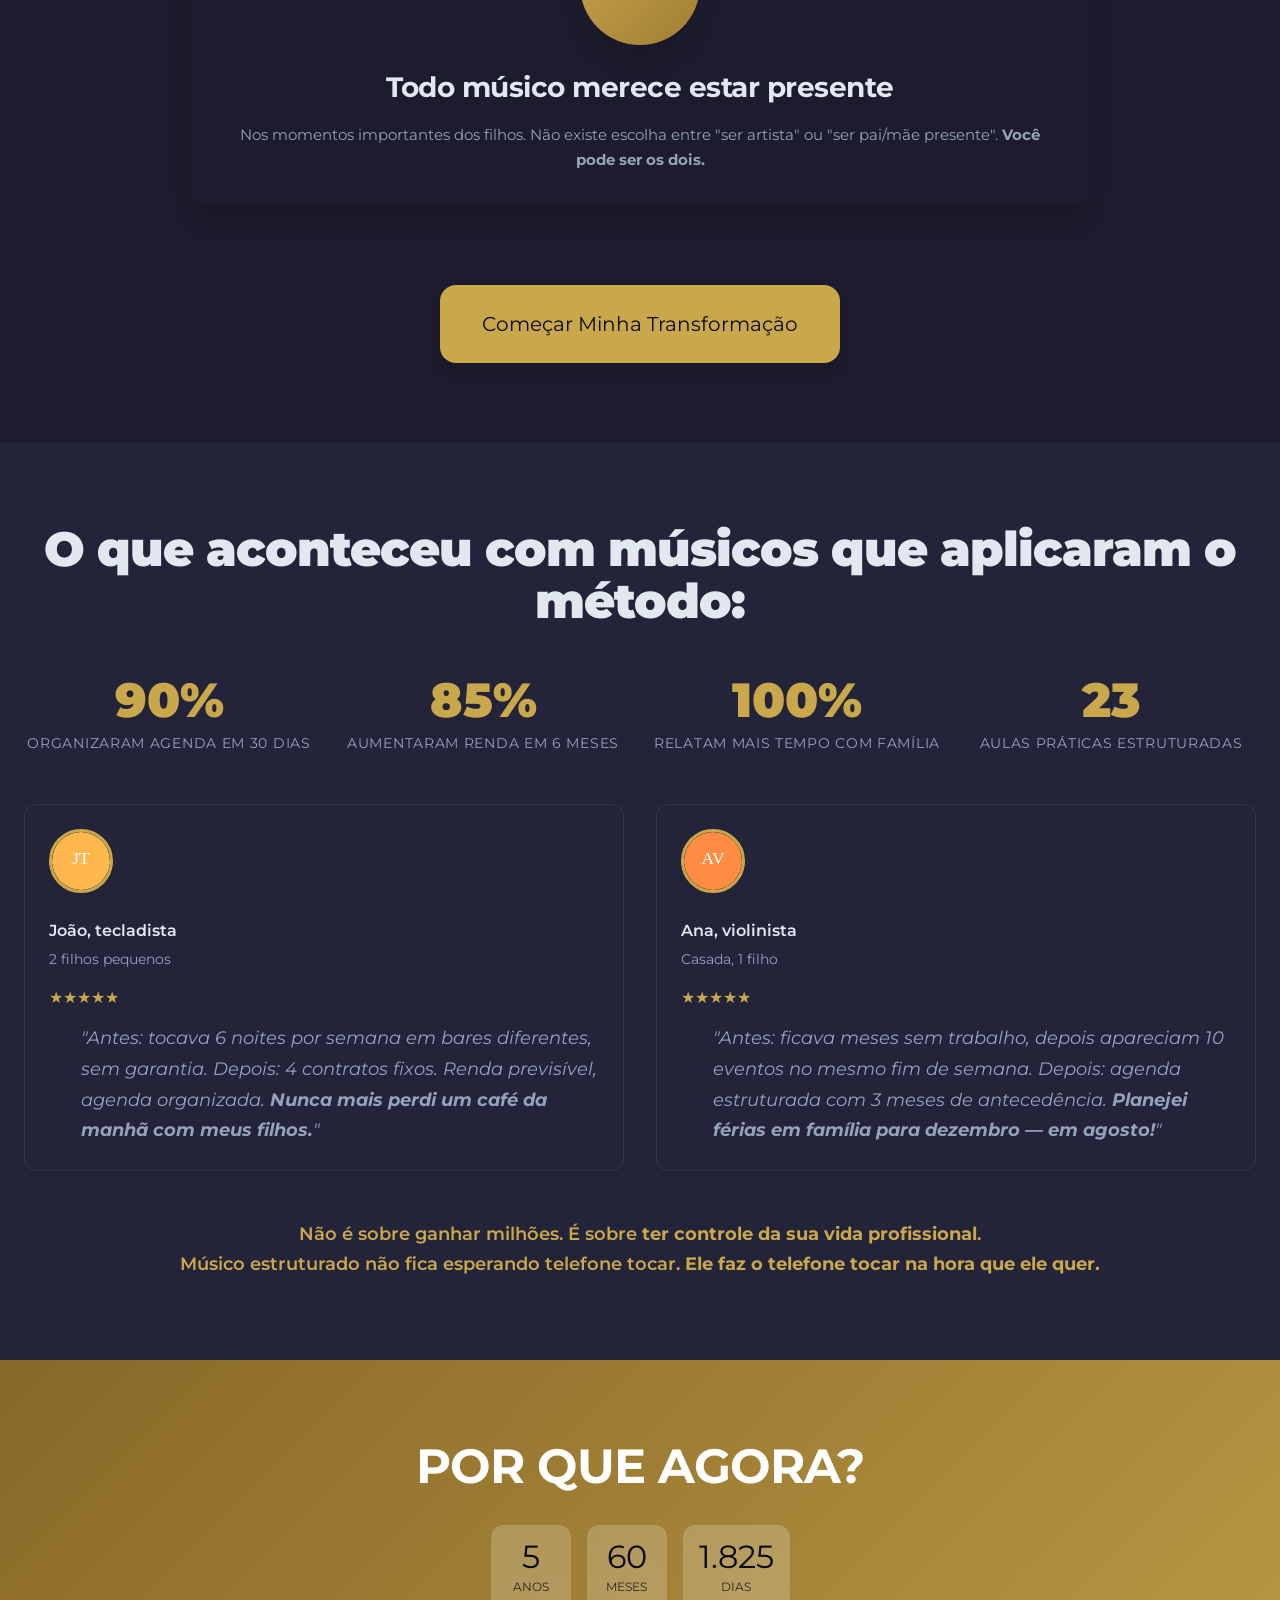
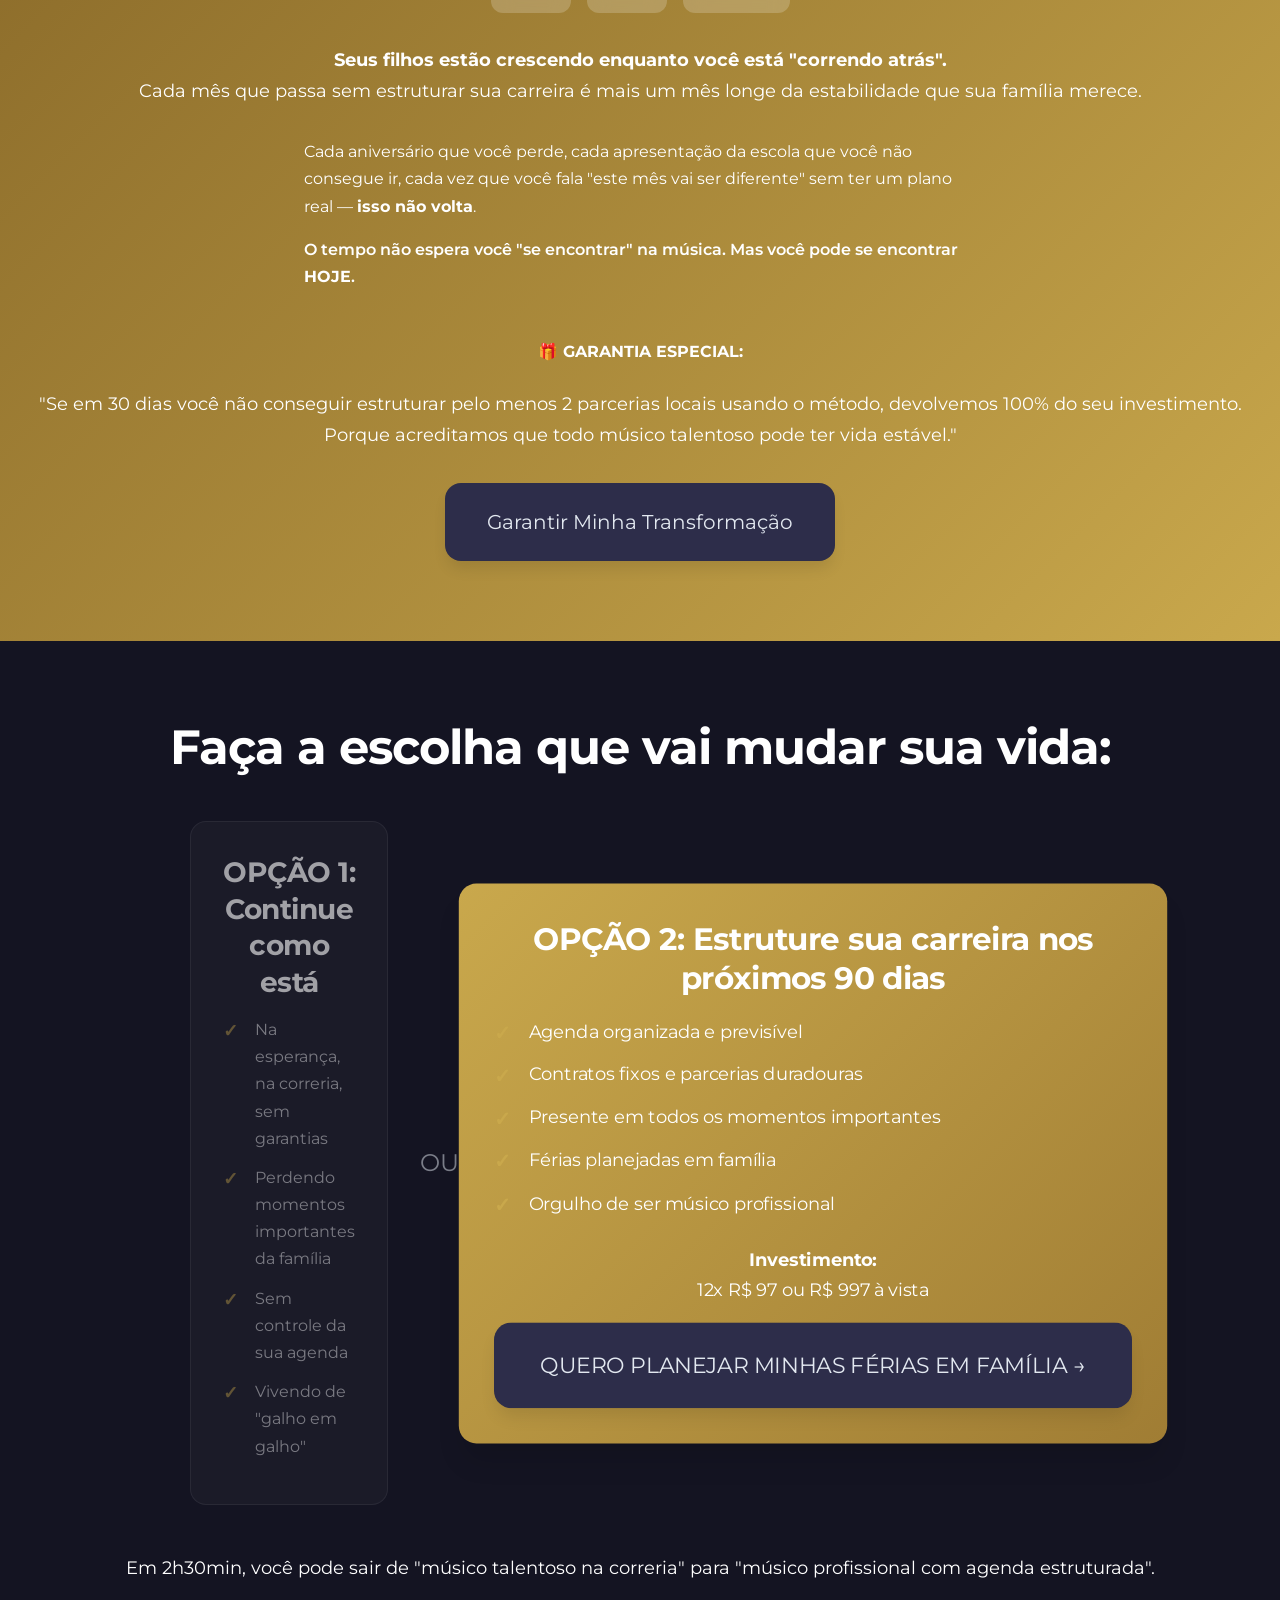
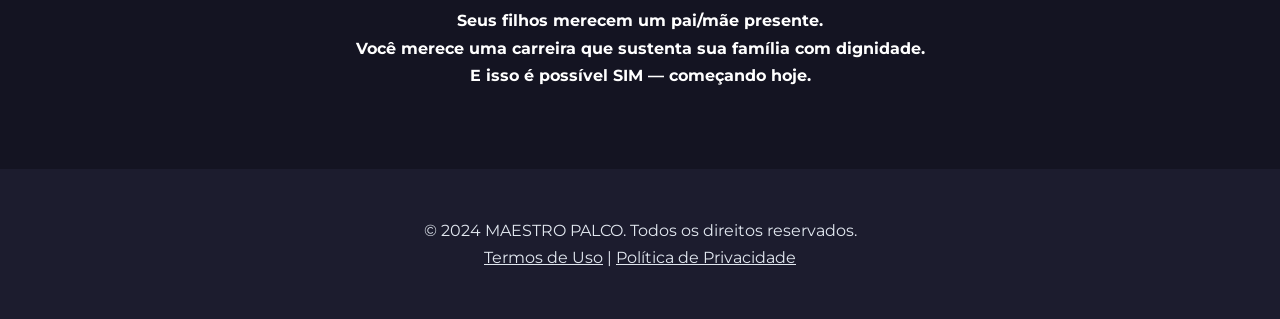
==== commit e043a802: "Add Eduzz checkout links and privacy policy 🔗 LINKS ATUALIZADOS:  📦 CHECKOUT EDUZZ: - URL: https://c" ====
--- a/index.html
+++ b/index.html
@@ -62,7 +62,7 @@
                     </p>
                     
                     <div class="hero-cta">
-                        <a href="#metodo" class="btn btn-primary btn-xl">
+                        <a href="https://chk.eduzz.com/Q9N2342Z01?utm_source=PV+simon&utm_medium=link&utm_campaign=maestro+palco&utm_id=05+2026" class="btn btn-primary btn-xl" target="_blank">
                             Quero Estruturar Minha Carreira
                         </a>
                         <a href="#depoimentos" class="btn btn-outline btn-lg">
@@ -232,7 +232,7 @@
             </div>
             
             <div class="text-center mt-12">
-                <a href="#cta" class="btn btn-primary btn-xl">
+                <a href="https://chk.eduzz.com/Q9N2342Z01?utm_source=PV+simon&utm_medium=link&utm_campaign=maestro+palco&utm_id=05+2026" class="btn btn-primary btn-xl" target="_blank">
                     Começar Minha Transformação
                 </a>
             </div>
@@ -350,7 +350,7 @@
                         "Se em 30 dias você não conseguir estruturar pelo menos 2 parcerias locais usando o método, 
                         devolvemos 100% do seu investimento. Porque acreditamos que todo músico talentoso pode ter vida estável."
                     </p>
-                    <a href="#cta" class="btn btn-secondary btn-xl">
+                    <a href="https://chk.eduzz.com/Q9N2342Z01?utm_source=PV+simon&utm_medium=link&utm_campaign=maestro+palco&utm_id=05+2026" class="btn btn-secondary btn-xl" target="_blank">
                         Garantir Minha Transformação
                     </a>
                 </div>
@@ -416,7 +416,7 @@
     
     <!-- Sticky CTA (Mobile) -->
     <div class="btn-sticky">
-        <a href="#cta" class="btn btn-primary btn-lg">
+        <a href="https://chk.eduzz.com/Q9N2342Z01?utm_source=PV+simon&utm_medium=link&utm_campaign=maestro+palco&utm_id=05+2026" class="btn btn-primary btn-lg" target="_blank">
             Quero Estruturar Minha Carreira
         </a>
     </div>
@@ -427,7 +427,7 @@
             <p>© 2024 MAESTRO PALCO. Todos os direitos reservados.</p>
             <p class="text-sm mt-4">
                 <a href="/termos" style="color: var(--color-neutral-400);">Termos de Uso</a> | 
-                <a href="/privacidade" style="color: var(--color-neutral-400);">Política de Privacidade</a>
+                <a href="https://maestro-politica-privacidade.rota50ia.com" style="color: var(--color-neutral-400);" target="_blank">Política de Privacidade</a>
             </p>
         </div>
     </footer>
--- a/style.css
+++ b/style.css
@@ -198,8 +198,8 @@
 }
 
 .h1 {
-  font-size: clamp(56px, 10vw, 120px);
-  line-height: 1;
+  font-size: clamp(24px, 6vw, 48px);
+  line-height: 1.1;
   letter-spacing: -1px;
 }
 
@@ -226,8 +226,8 @@
 }
 
 .lead {
-  font-size: 18px;
-  line-height: 1.7;
+  font-size: 16px;
+  line-height: 1.6;
   color: var(--text-muted);
   font-weight: 300;
 }
@@ -411,8 +411,8 @@
 /* Hero Grid Layout */
 .hero-grid {
   display: grid;
-  grid-template-columns: 1fr 1fr;
-  gap: var(--space-16);
+  grid-template-columns: 1.2fr 1fr;
+  gap: var(--space-8);
   align-items: center;
   max-width: 1200px;
   margin: 0 auto;
@@ -460,23 +460,25 @@
 
 .hero-title {
   animation: fadeInUp 0.8s ease-out;
-  margin-bottom: var(--spacing-6);
+  margin-bottom: var(--space-4);
 }
 
 .hero-subtitle {
   animation: fadeInUp 1s ease-out;
-  margin-bottom: var(--spacing-8);
-  max-width: 800px;
-  margin-left: auto;
-  margin-right: auto;
+  margin-bottom: var(--space-6);
+  max-width: 500px;
 }
 
 .hero-cta {
   animation: fadeInUp 1.2s ease-out;
   display: flex;
-  gap: var(--spacing-4);
-  justify-content: center;
-  flex-wrap: wrap;
+  gap: var(--space-3);
+  flex-direction: column;
+}
+
+.hero-cta .btn {
+  font-size: 14px;
+  padding: var(--space-2) var(--space-4);
 }
 
 /* Pain Points */
@@ -599,19 +601,28 @@
   padding: var(--spacing-8);
   background: var(--color-white);
   border: 2px solid var(--color-neutral-200);
+  border-radius: var(--radius-xl);
+  box-shadow: var(--shadow-lg);
+  transition: transform 0.2s ease, box-shadow 0.2s ease;
+}
+
+.card-method:hover {
+  transform: translateY(-4px);
+  box-shadow: var(--shadow-xl);
 }
 
 .card-method-circle {
   width: 120px;
   height: 120px;
   border-radius: var(--radius-full);
-  margin: 0 auto var(--spacing-6);
+  margin: 0 auto var(--space-6);
   display: flex;
   align-items: center;
   justify-content: center;
-  font-size: 32px;
+  font-size: 18px;
   font-weight: var(--font-weight-black);
   color: var(--color-white);
+  box-shadow: var(--shadow-lg);
 }
 
 .card-method-why .card-method-circle {
@@ -629,9 +640,60 @@
 
 .method-circles {
   display: grid;
-  grid-template-columns: repeat(auto-fit, minmax(280px, 1fr));
-  gap: var(--spacing-8);
-  margin-top: var(--spacing-12);
+  grid-template-columns: 1fr 1fr;
+  grid-template-rows: auto auto;
+  gap: var(--spacing-10);
+  margin-top: var(--spacing-16);
+  max-width: 900px;
+  margin-left: auto;
+  margin-right: auto;
+}
+
+.card-method-why {
+  grid-column: 1 / -1;
+  margin-bottom: var(--spacing-8);
+}
+
+.card-method-how {
+  grid-column: 1;
+  grid-row: 2;
+}
+
+.card-method-what {
+  grid-column: 2;
+  grid-row: 2;
+}
+
+/* Mobile: Stack all cards */
+@media (max-width: 768px) {
+  .method-circles {
+    grid-template-columns: 1fr;
+    grid-template-rows: auto;
+    gap: var(--spacing-8);
+    margin-top: var(--spacing-12);
+  }
+  
+  .card-method-why,
+  .card-method-how,
+  .card-method-what {
+    grid-column: 1;
+    grid-row: auto;
+  }
+  
+  .card-method-why {
+    margin-bottom: var(--spacing-6);
+  }
+  
+  .card-method {
+    padding: var(--spacing-6);
+  }
+  
+  .card-method-circle {
+    width: 100px;
+    height: 100px;
+    margin: 0 auto var(--space-4);
+    font-size: 16px;
+  }
 }
 
 /* Social Proof */
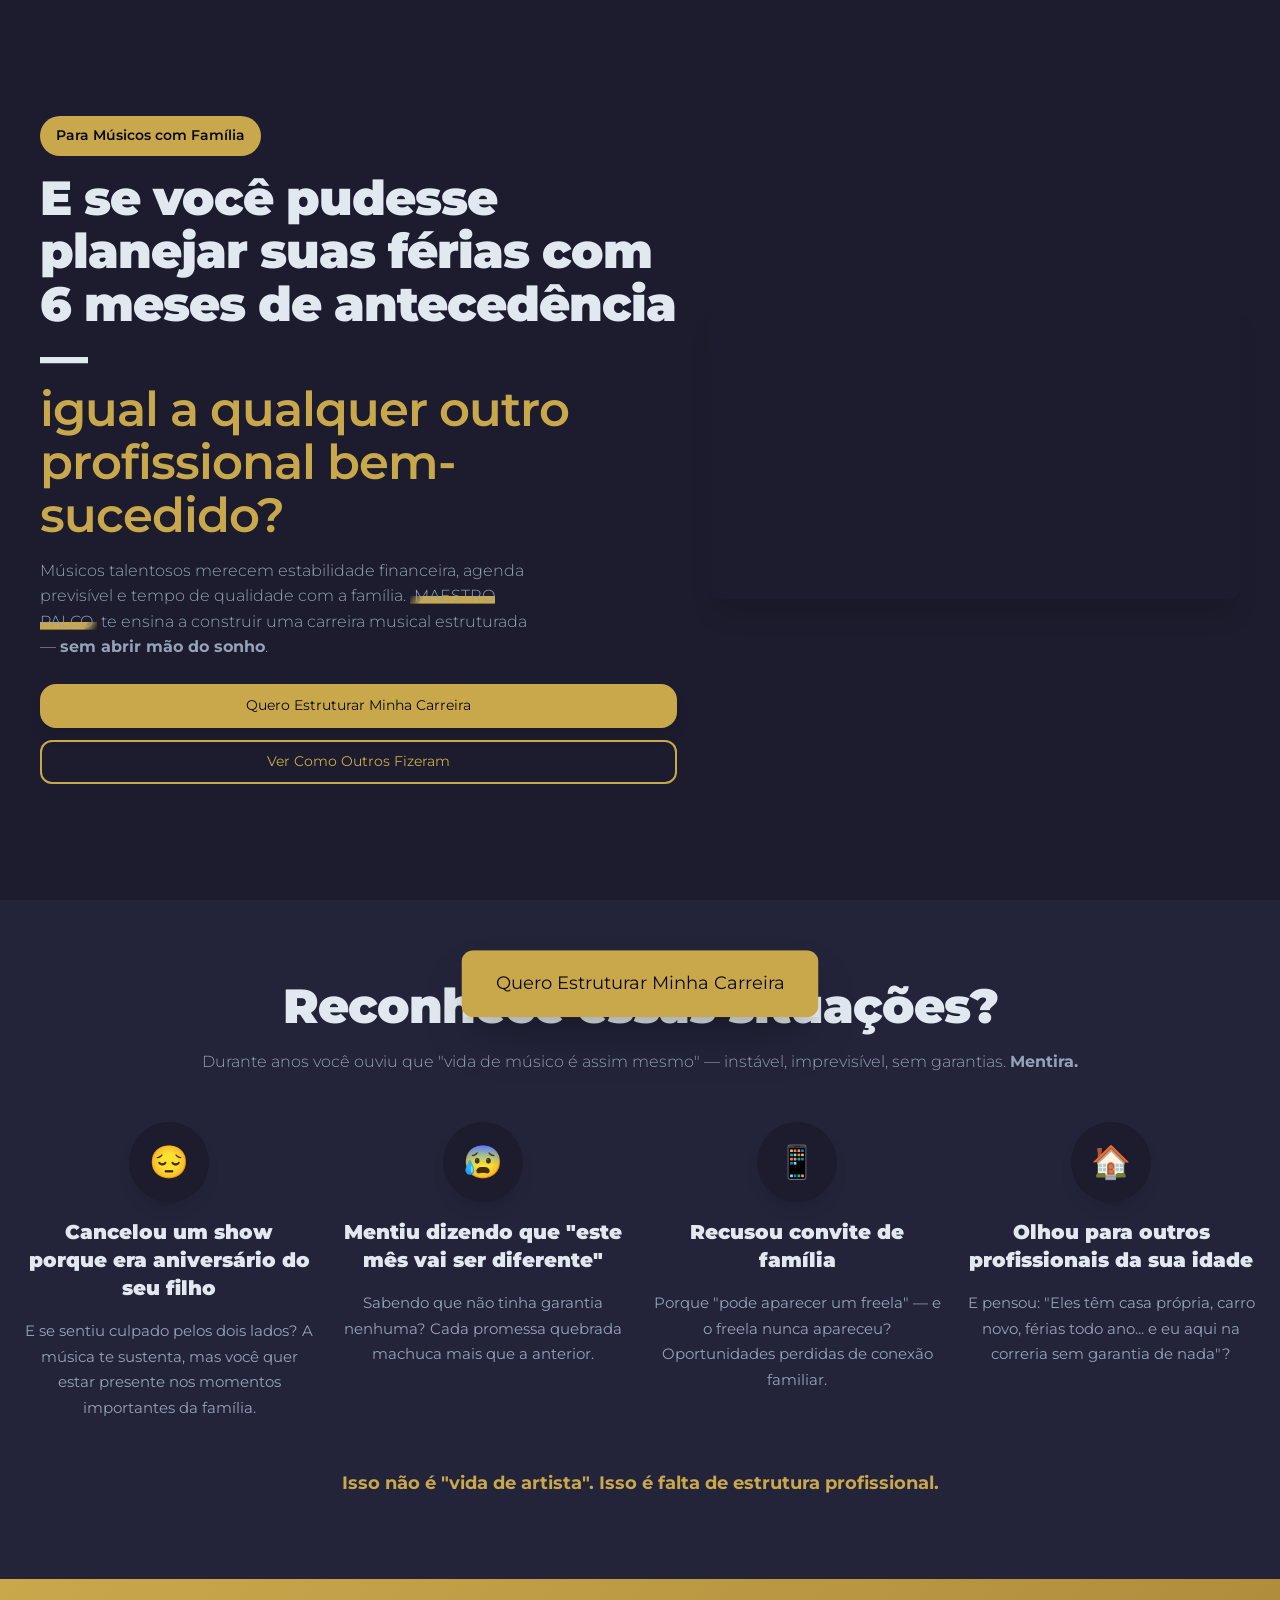
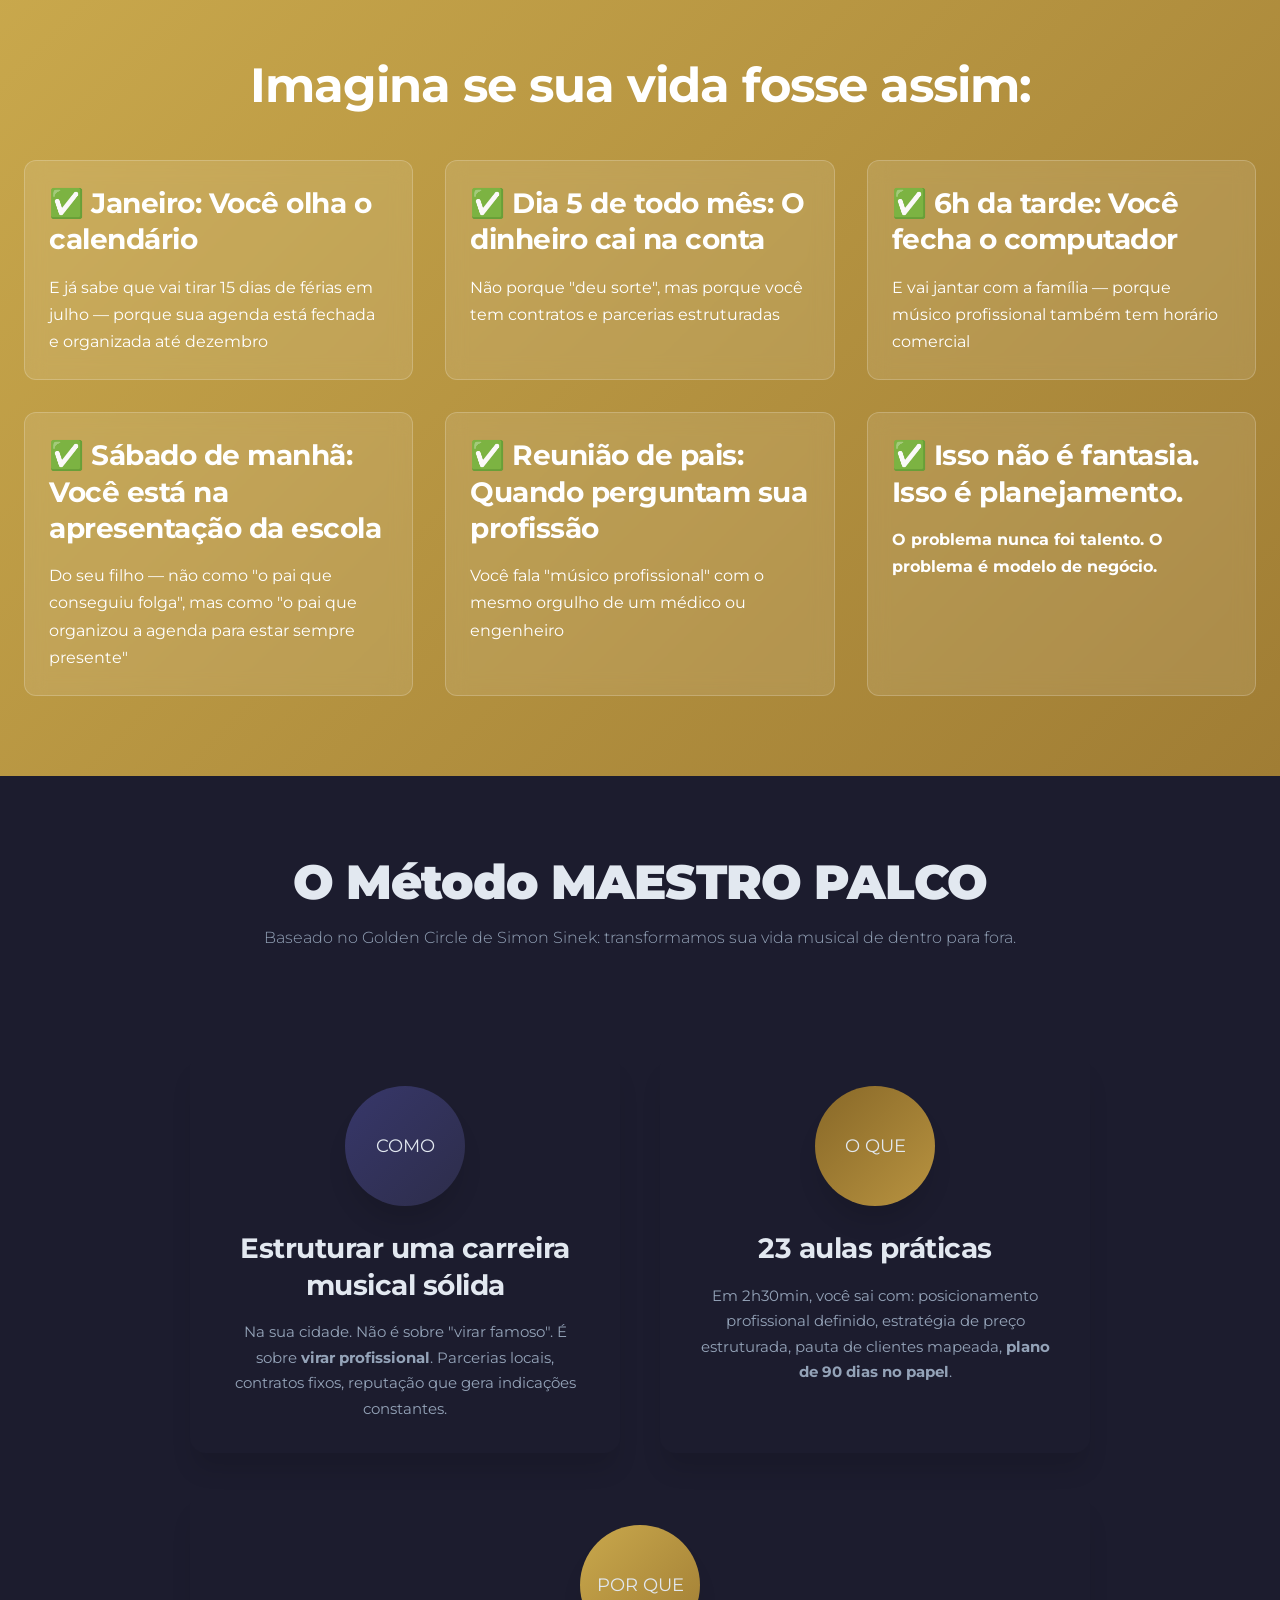
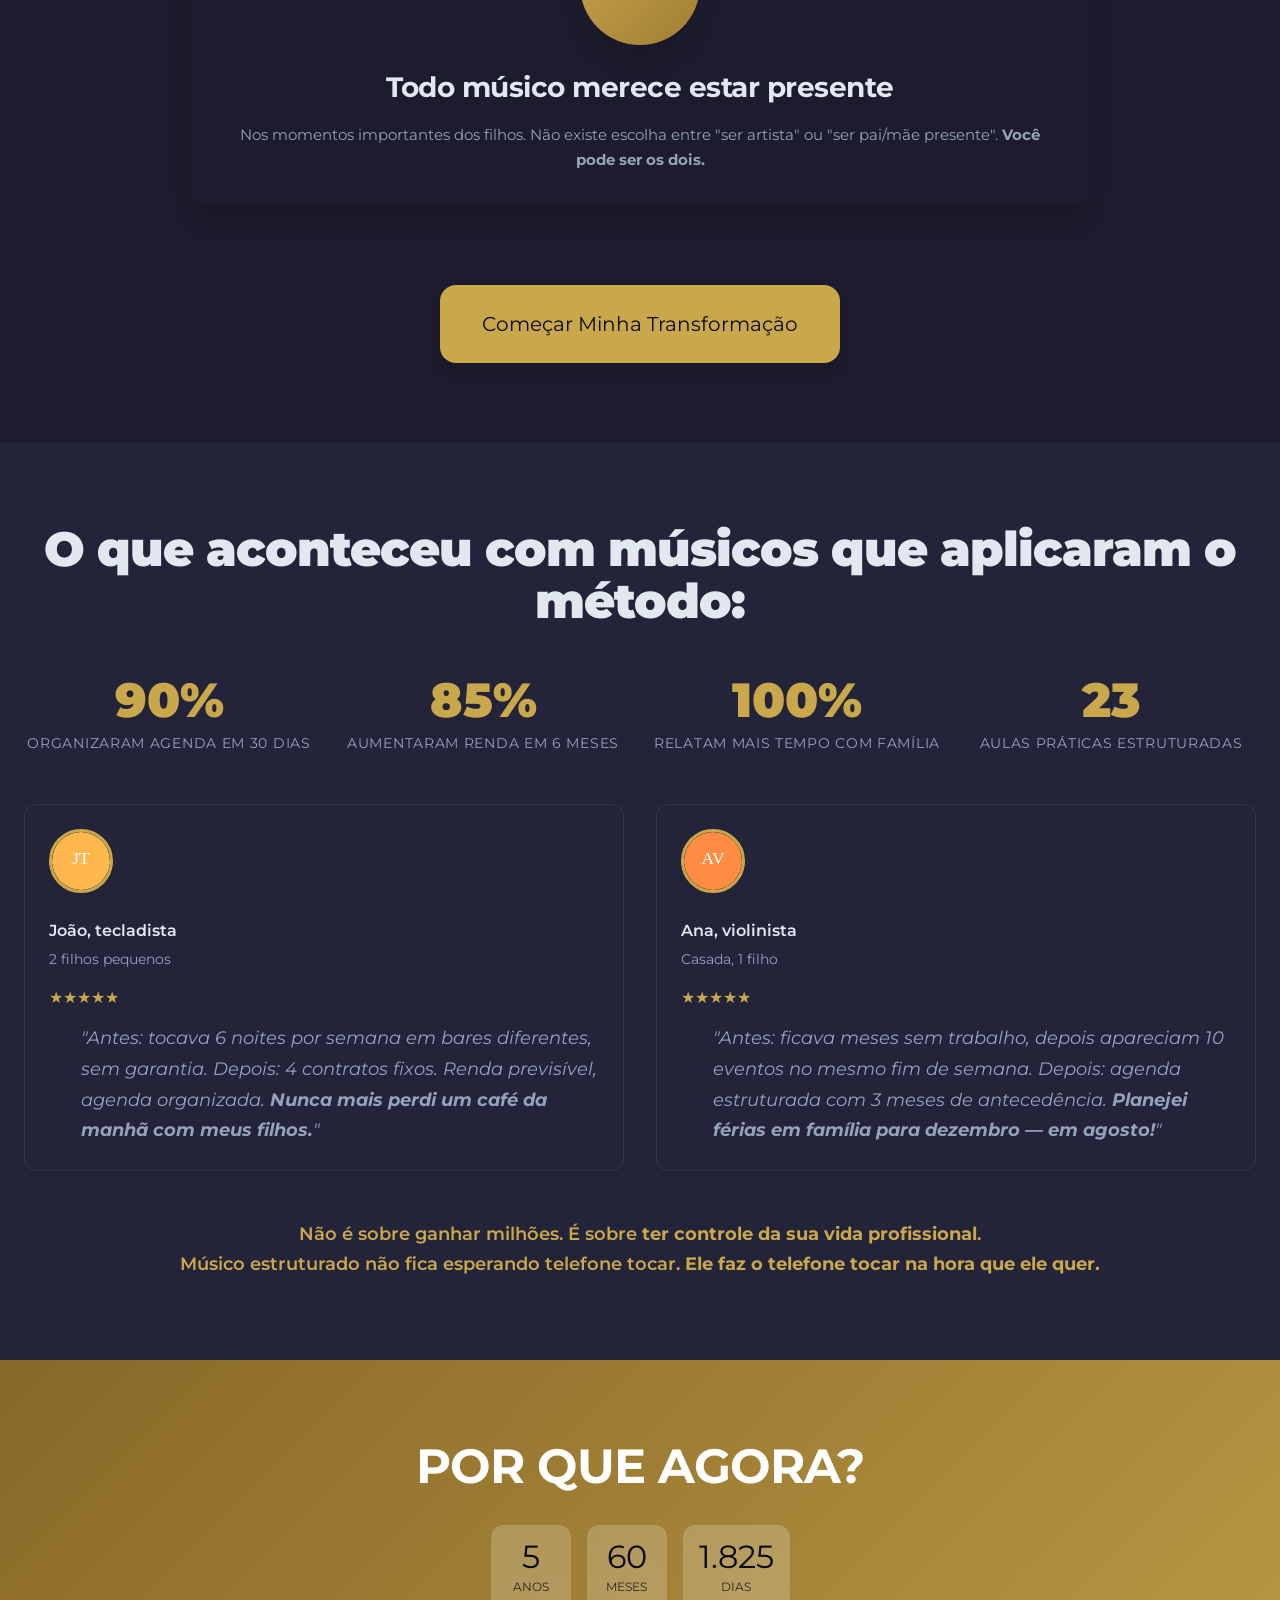
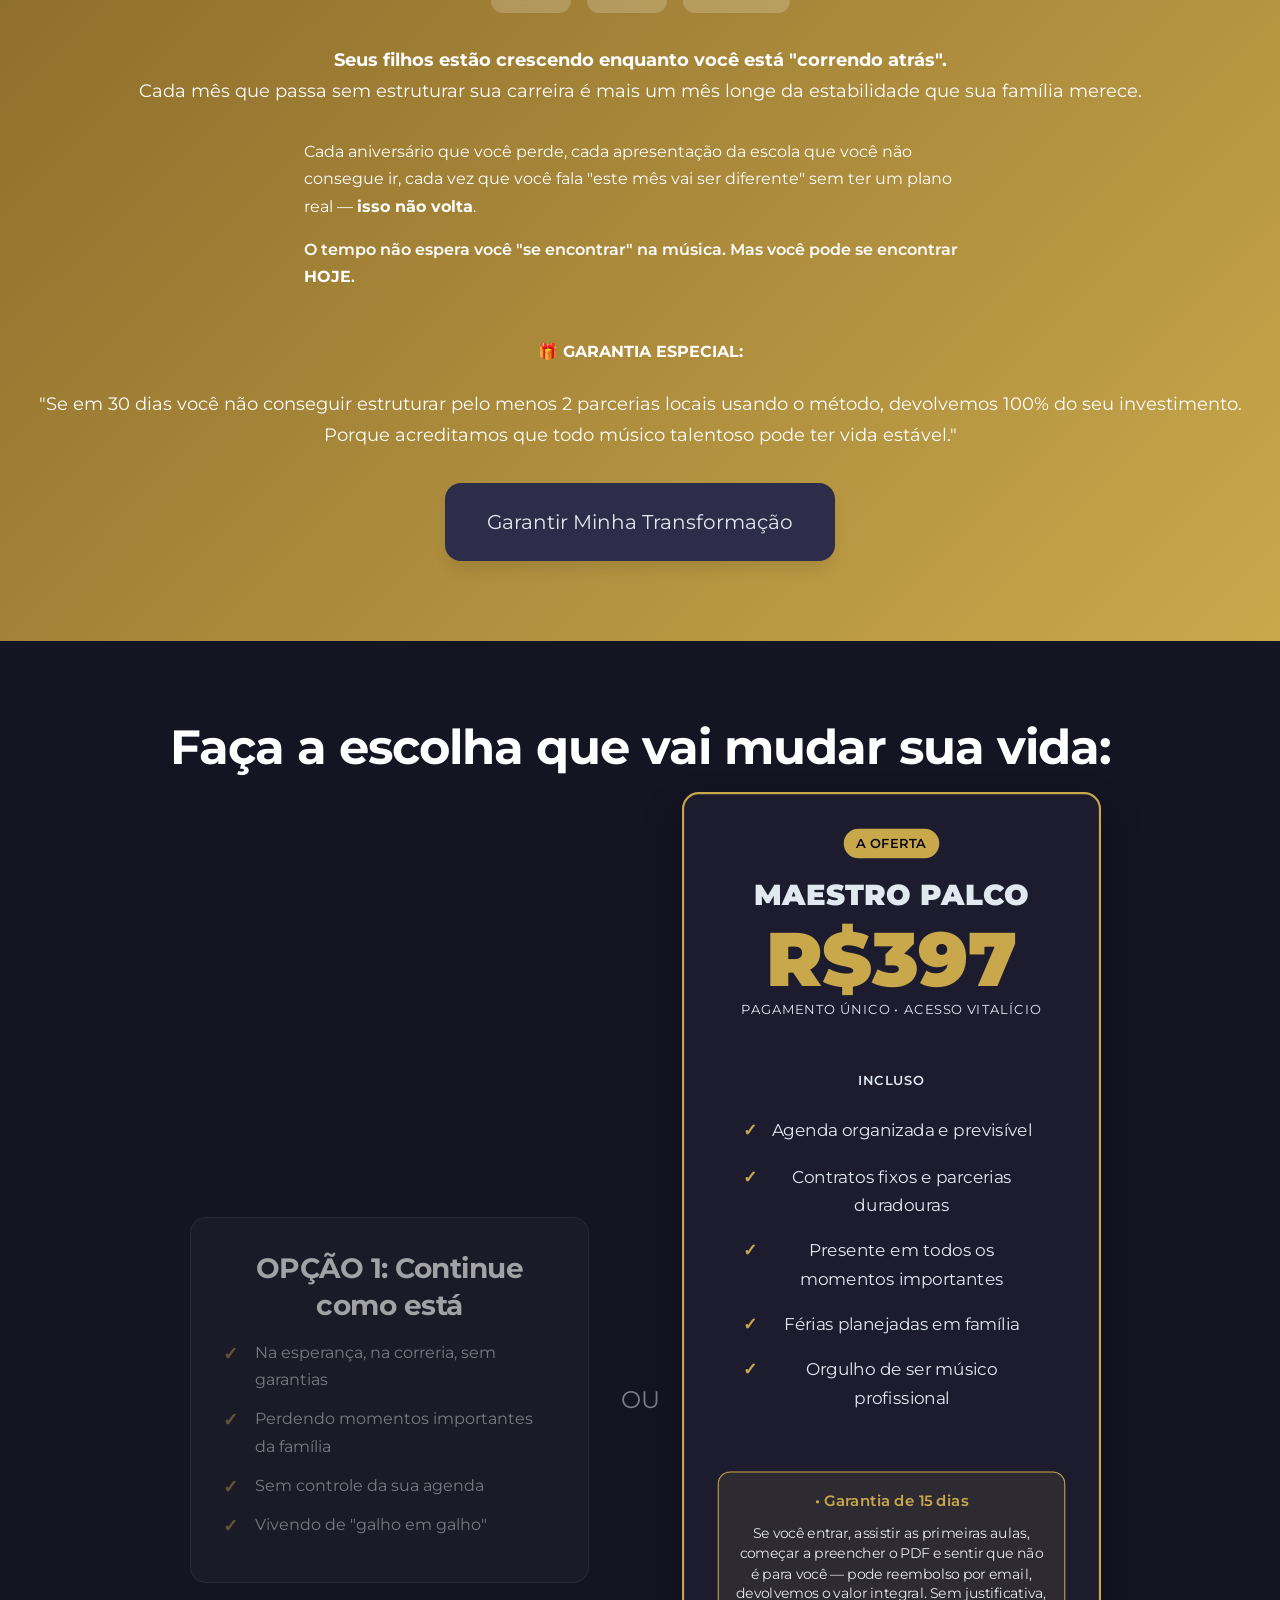
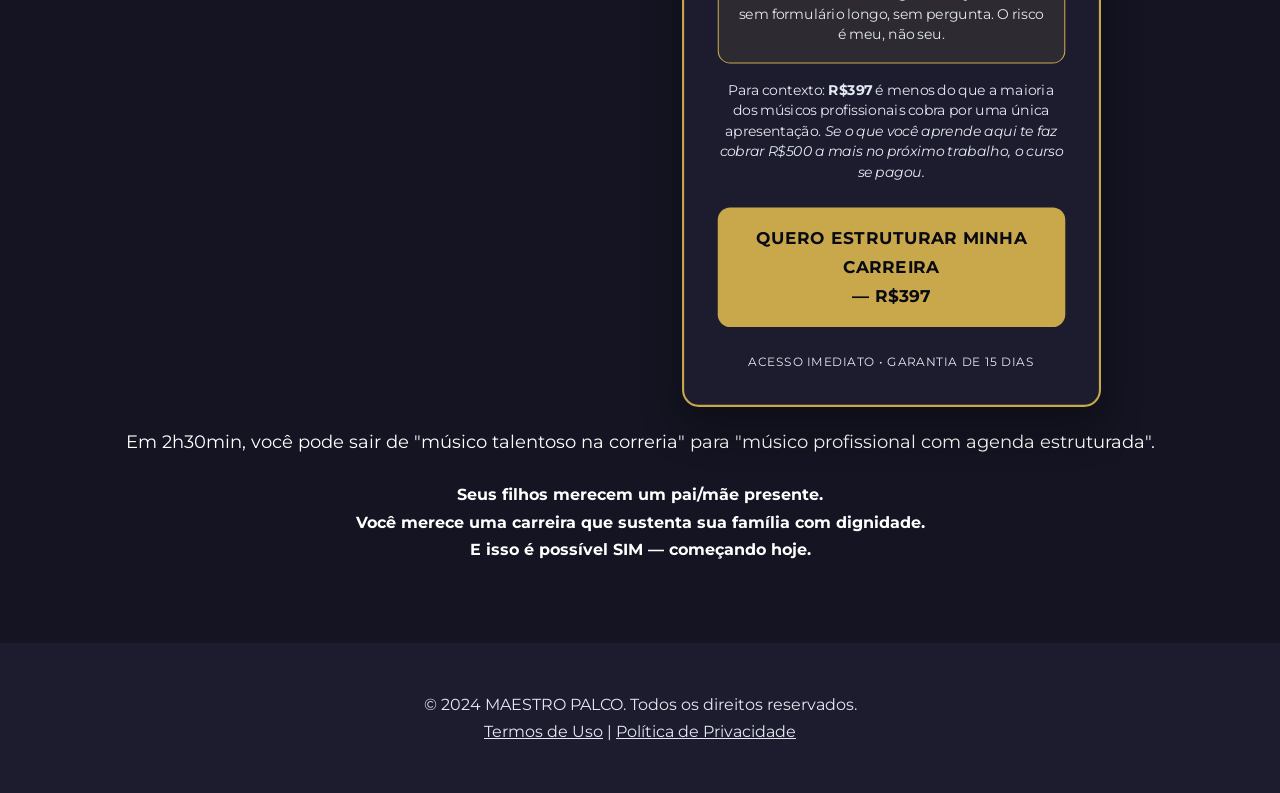
==== commit 89dc3631: "Implement premium pricing card design 🎨 NOVO DESIGN PRICING CARD:  📦 ESTRUTURA IMPLEMENTADA: - Heade" ====
--- a/index.html
+++ b/index.html
@@ -378,23 +378,48 @@
                 
                 <div class="cta-divider">OU</div>
                 
-                <div class="cta-option cta-option-good">
-                    <h3 class="h4 text-white mb-4">OPÇÃO 2: Estruture sua carreira nos próximos 90 dias</h3>
-                    <ul class="text-white text-left list-benefits">
-                        <li>Agenda organizada e previsível</li>
-                        <li>Contratos fixos e parcerias duradouras</li>
-                        <li>Presente em todos os momentos importantes</li>
-                        <li>Férias planejadas em família</li>
-                        <li>Orgulho de ser músico profissional</li>
-                    </ul>
-                    <div class="mt-6">
-                        <p class="text-white mb-4">
-                            <strong>Investimento:</strong><br>
-                            <span class="text-2xl">12x R$ 97</span> ou R$ 997 à vista
+                <div class="pricing-card">
+                    <div class="pricing-header">
+                        <div class="pricing-badge">A OFERTA</div>
+                        <h3 class="pricing-title">MAESTRO PALCO</h3>
+                        <div class="pricing-price">R$397</div>
+                        <p class="pricing-subtitle">PAGAMENTO ÚNICO • ACESSO VITALÍCIO</p>
+                    </div>
+                    
+                    <div class="pricing-features">
+                        <div class="features-label">INCLUSO</div>
+                        <ul class="features-list">
+                            <li>Agenda organizada e previsível</li>
+                            <li>Contratos fixos e parcerias duradouras</li>
+                            <li>Presente em todos os momentos importantes</li>
+                            <li>Férias planejadas em família</li>
+                            <li>Orgulho de ser músico profissional</li>
+                        </ul>
+                    </div>
+                    
+                    <div class="pricing-guarantee">
+                        <div class="guarantee-badge">• Garantia de 15 dias</div>
+                        <p class="guarantee-text">
+                            Se você entrar, assistir as primeiras aulas, começar a preencher o 
+                            PDF e sentir que não é para você — pode reembolso por email, 
+                            devolvemos o valor integral. Sem justificativa, sem formulário 
+                            longo, sem pergunta. O risco é meu, não seu.
                         </p>
-                        <a href="https://checkout.maestropalco.com" class="btn btn-secondary btn-xl">
-                            QUERO PLANEJAR MINHAS FÉRIAS EM FAMÍLIA →
-                        </a>
+                    </div>
+                    
+                    <div class="pricing-context">
+                        <p>Para contexto: <strong>R$397</strong> é menos do que a maioria dos músicos 
+                        profissionais cobra por uma única apresentação. <em>Se o que você aprende 
+                        aqui te faz cobrar R$500 a mais no próximo trabalho, o curso se pagou.</em></p>
+                    </div>
+                    
+                    <a href="https://chk.eduzz.com/Q9N2342Z01?utm_source=PV+simon&utm_medium=link&utm_campaign=maestro+palco&utm_id=05+2026" class="pricing-btn" target="_blank">
+                        QUERO ESTRUTURAR MINHA CARREIRA<br>
+                        — R$397
+                    </a>
+                    
+                    <div class="pricing-footer">
+                        <p>ACESSO IMEDIATO • GARANTIA DE 15 DIAS</p>
                     </div>
                 </div>
             </div>
--- a/style.css
+++ b/style.css
@@ -790,10 +790,162 @@
   opacity: 0.6;
 }
 
-.cta-option-good {
-  background: linear-gradient(135deg, var(--accent) 0%, var(--m-gold-700) 100%);
-  transform: scale(1.1);
-  box-shadow: var(--shadow-lg);
+/* Pricing Card */
+.pricing-card {
+  background: var(--m-midnight-900);
+  border: 2px solid var(--accent);
+  border-radius: var(--radius-xl);
+  padding: var(--spacing-8);
+  max-width: 500px;
+  margin: 0 auto;
+  box-shadow: 0 20px 40px rgba(0,0,0,0.3);
+  transform: scale(1.05);
+}
+
+.pricing-header {
+  text-align: center;
+  margin-bottom: var(--spacing-6);
+}
+
+.pricing-badge {
+  background: var(--accent);
+  color: var(--inverse);
+  padding: var(--space-1) var(--space-3);
+  border-radius: var(--radius-full);
+  font-size: 12px;
+  font-weight: 600;
+  text-transform: uppercase;
+  letter-spacing: 0.5px;
+  margin-bottom: var(--space-3);
+  display: inline-block;
+}
+
+.pricing-title {
+  color: var(--color-white);
+  font-size: 28px;
+  font-weight: 900;
+  margin-bottom: var(--space-2);
+}
+
+.pricing-price {
+  color: var(--accent);
+  font-size: 72px;
+  font-weight: 900;
+  line-height: 0.8;
+  margin-bottom: var(--space-2);
+}
+
+.pricing-subtitle {
+  color: var(--color-neutral-400);
+  font-size: 12px;
+  text-transform: uppercase;
+  letter-spacing: 1px;
+  margin-bottom: 0;
+}
+
+.pricing-features {
+  background: var(--color-neutral-800);
+  border-radius: var(--radius-lg);
+  padding: var(--spacing-6);
+  margin: var(--spacing-6) 0;
+}
+
+.features-label {
+  color: var(--color-white);
+  font-size: 12px;
+  font-weight: 600;
+  text-transform: uppercase;
+  letter-spacing: 1px;
+  margin-bottom: var(--space-4);
+}
+
+.features-list {
+  list-style: none;
+  padding: 0;
+  margin: 0;
+}
+
+.features-list li {
+  color: var(--color-white);
+  padding: var(--space-2) 0;
+  position: relative;
+  padding-left: var(--space-5);
+}
+
+.features-list li:before {
+  content: '✓';
+  position: absolute;
+  left: 0;
+  color: var(--accent);
+  font-weight: bold;
+}
+
+.pricing-guarantee {
+  background: rgba(200,165,76,0.1);
+  border: 1px solid var(--accent);
+  border-radius: var(--radius-lg);
+  padding: var(--spacing-4);
+  margin: var(--spacing-4) 0;
+}
+
+.guarantee-badge {
+  color: var(--accent);
+  font-weight: 600;
+  font-size: 14px;
+  margin-bottom: var(--space-2);
+}
+
+.guarantee-text {
+  color: var(--color-white);
+  font-size: 13px;
+  line-height: 1.5;
+  margin: 0;
+}
+
+.pricing-context {
+  margin: var(--spacing-4) 0;
+}
+
+.pricing-context p {
+  color: var(--color-neutral-300);
+  font-size: 13px;
+  line-height: 1.5;
+  text-align: center;
+}
+
+.pricing-btn {
+  background: var(--accent);
+  color: var(--inverse);
+  display: block;
+  width: 100%;
+  padding: var(--spacing-4);
+  border-radius: var(--radius-lg);
+  text-decoration: none;
+  font-weight: 700;
+  font-size: 16px;
+  text-align: center;
+  margin: var(--spacing-6) 0;
+  transition: all 0.2s ease;
+  text-transform: uppercase;
+  letter-spacing: 0.5px;
+}
+
+.pricing-btn:hover {
+  background: var(--m-gold-600);
+  transform: translateY(-2px);
+  box-shadow: 0 8px 20px rgba(200,165,76,0.3);
+}
+
+.pricing-footer {
+  text-align: center;
+}
+
+.pricing-footer p {
+  color: var(--color-neutral-500);
+  font-size: 11px;
+  text-transform: uppercase;
+  letter-spacing: 1px;
+  margin: 0;
 }
 
 .cta-divider {
@@ -827,6 +979,20 @@
     transform: rotate(90deg);
   }
   
+  .pricing-card {
+    transform: scale(1);
+    margin: var(--spacing-4);
+    padding: var(--spacing-6);
+  }
+  
+  .pricing-price {
+    font-size: 56px;
+  }
+  
+  .pricing-title {
+    font-size: 24px;
+  }
+  
   .btn-sticky {
     width: calc(100% - var(--spacing-8));
     max-width: 400px;
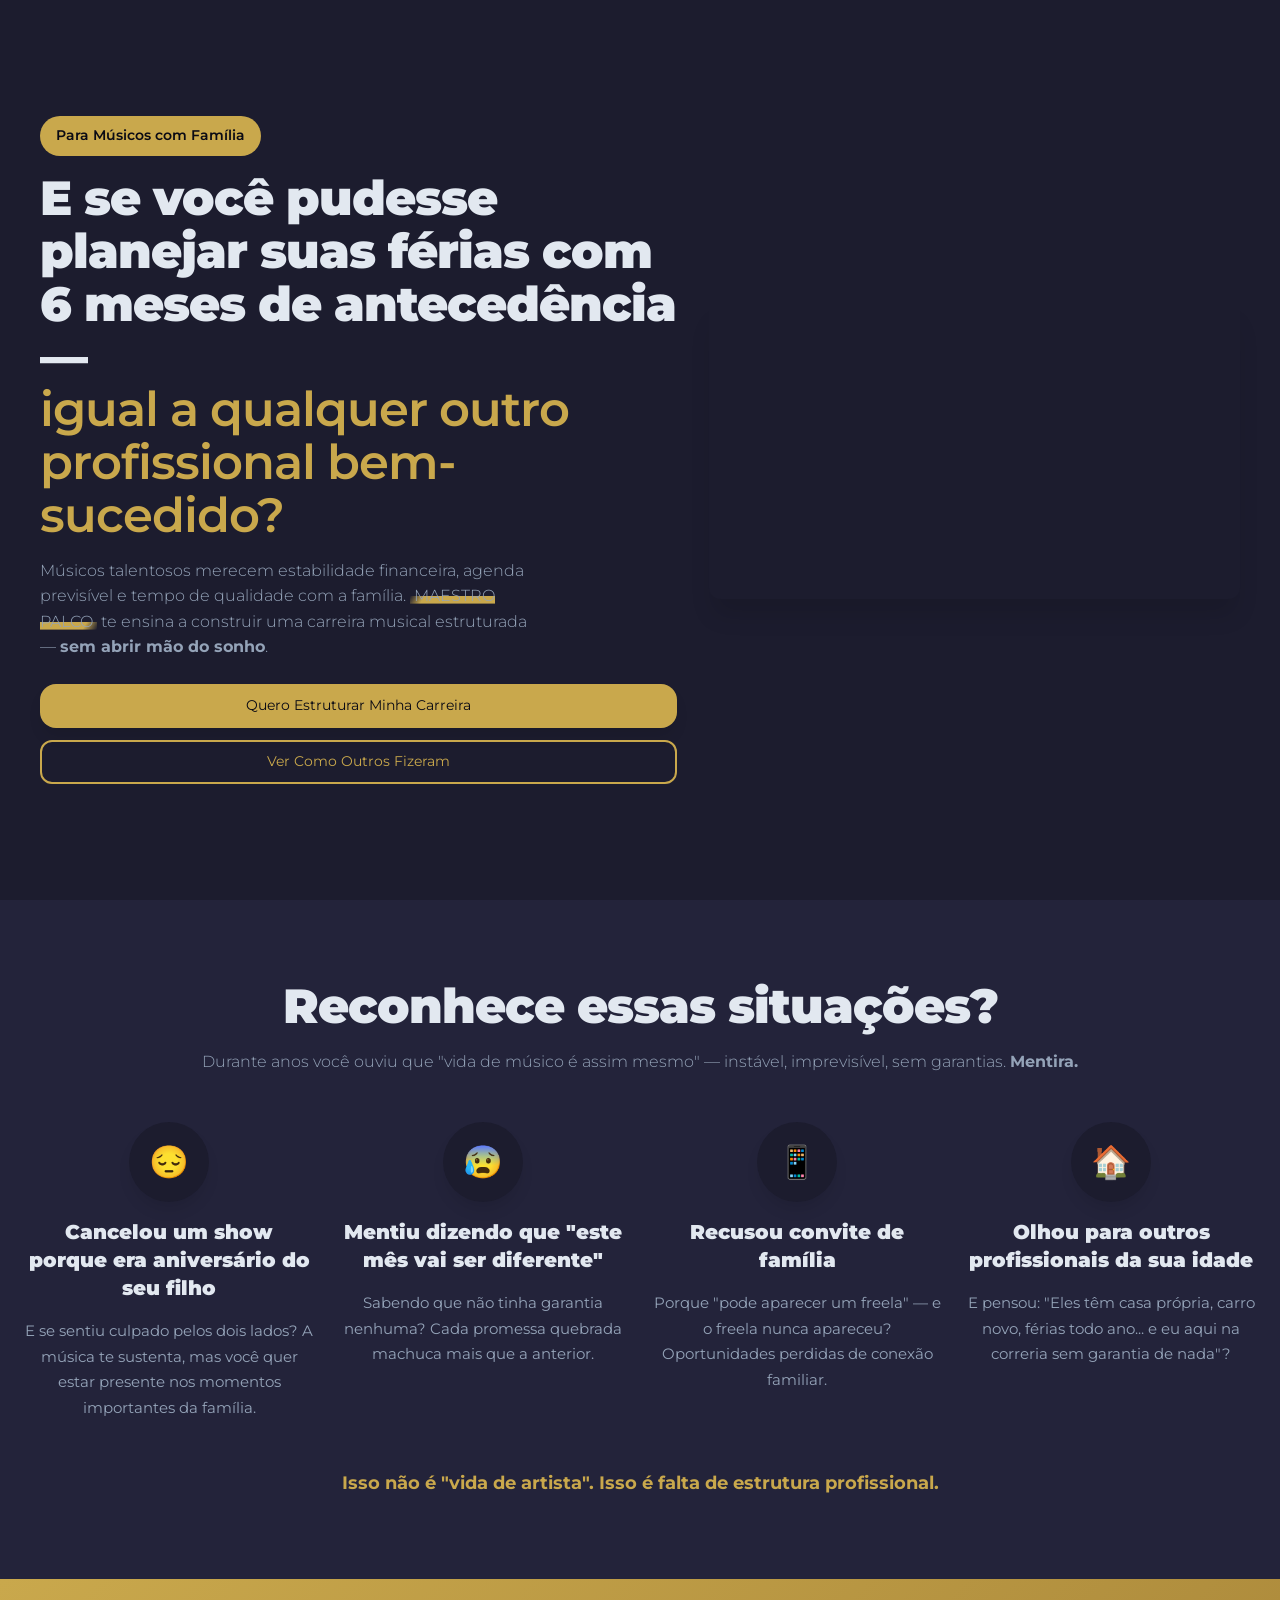
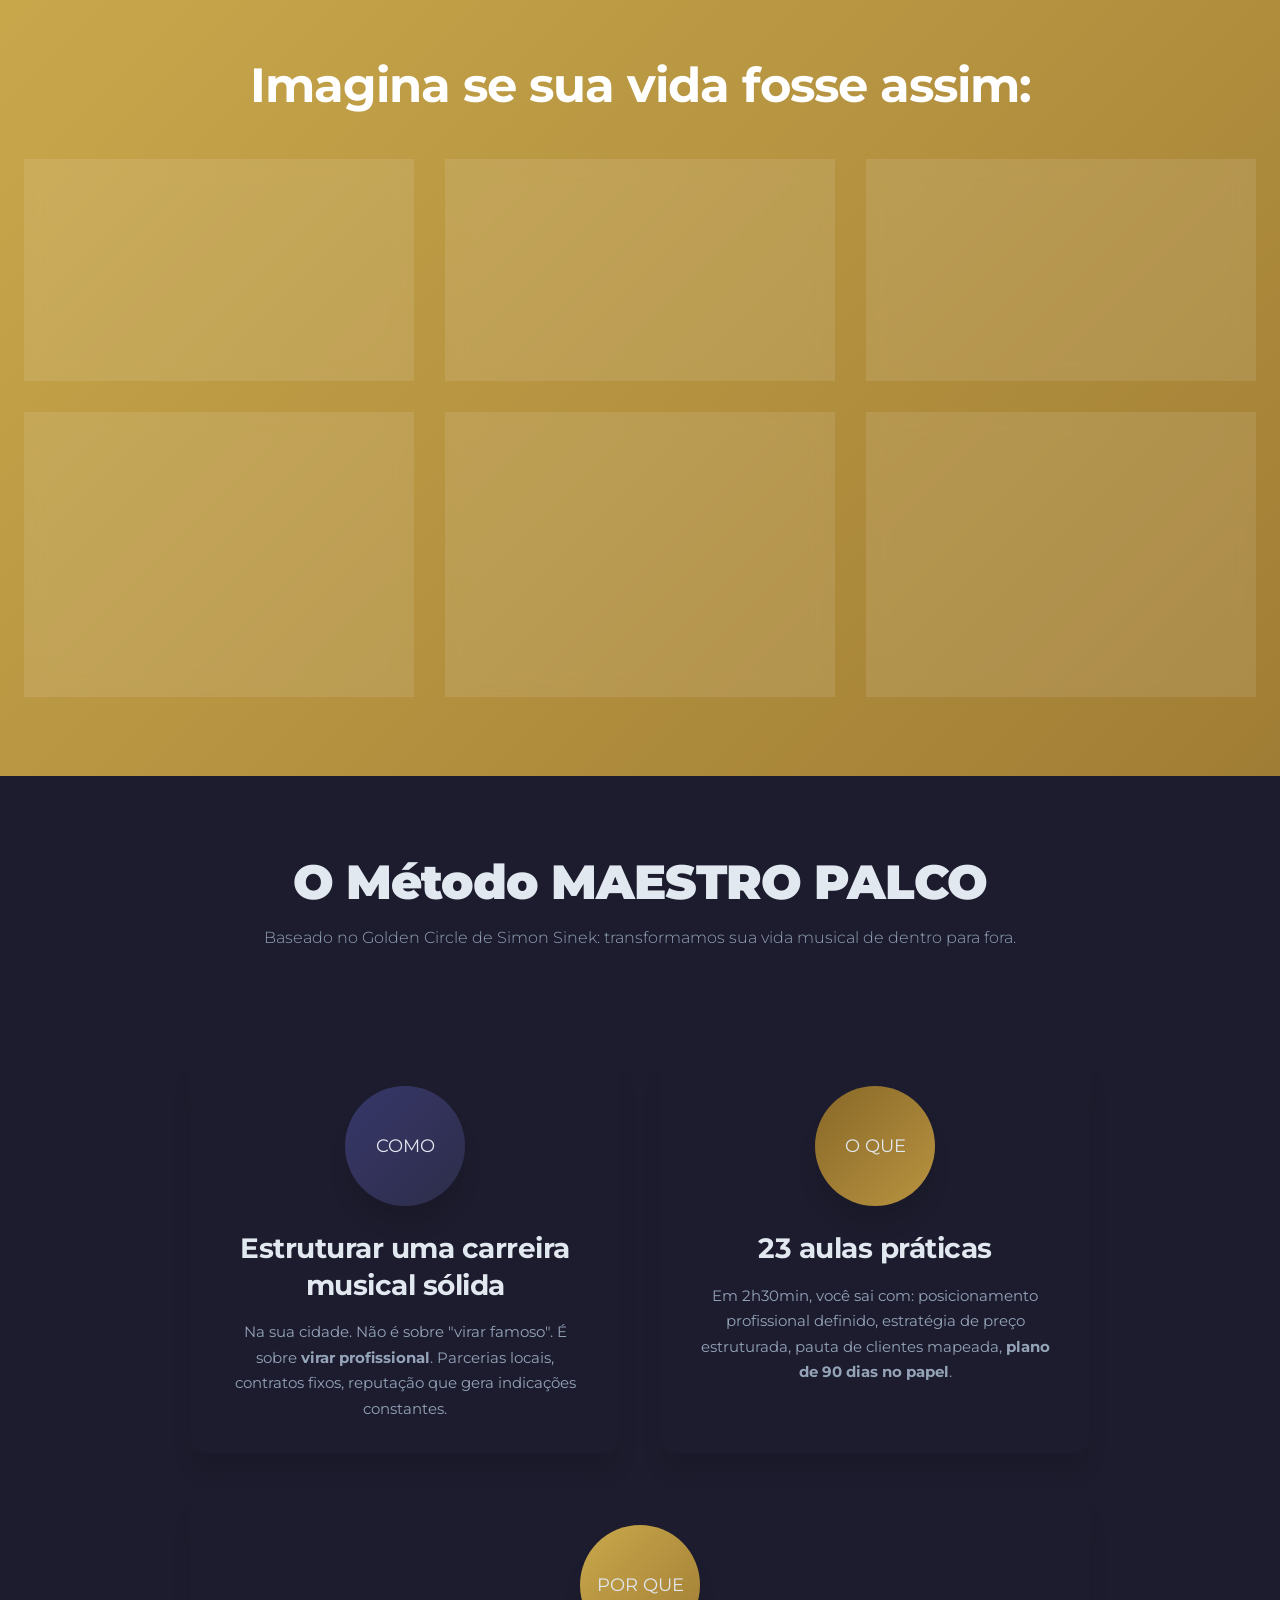
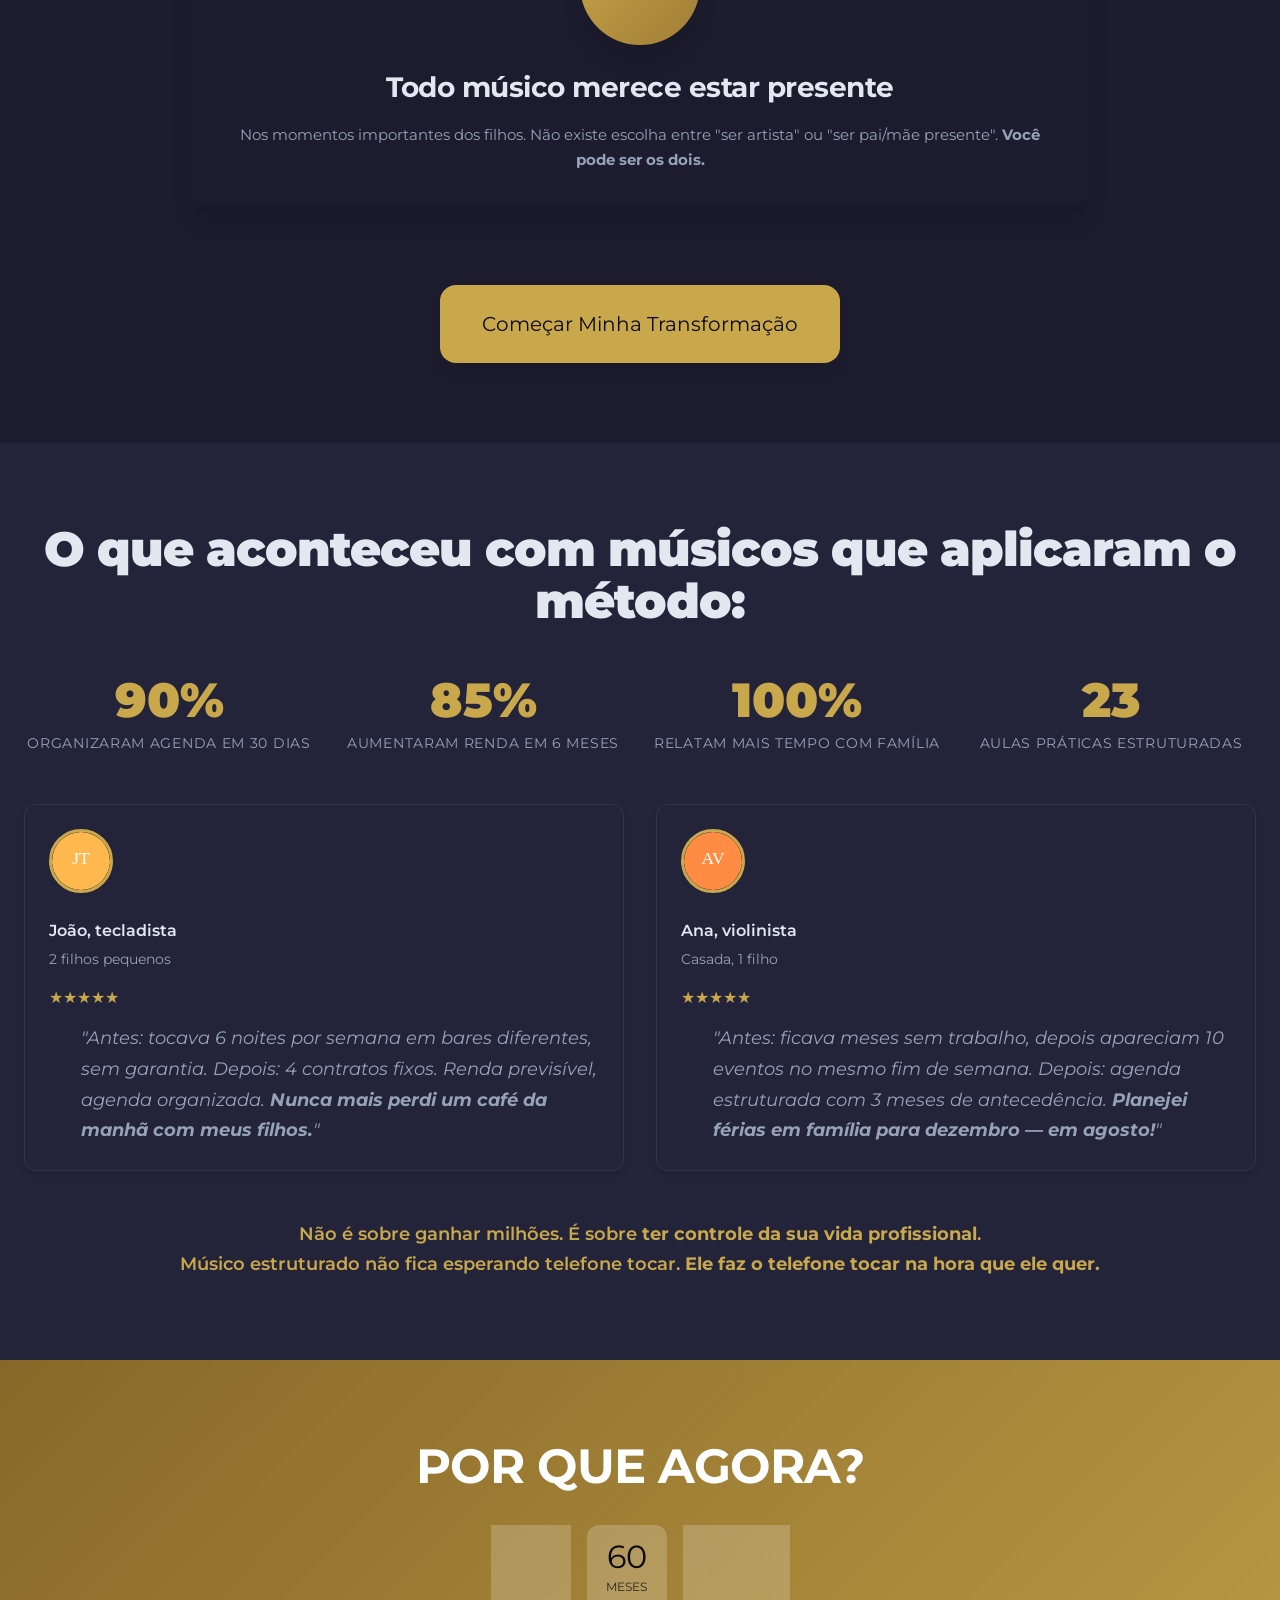
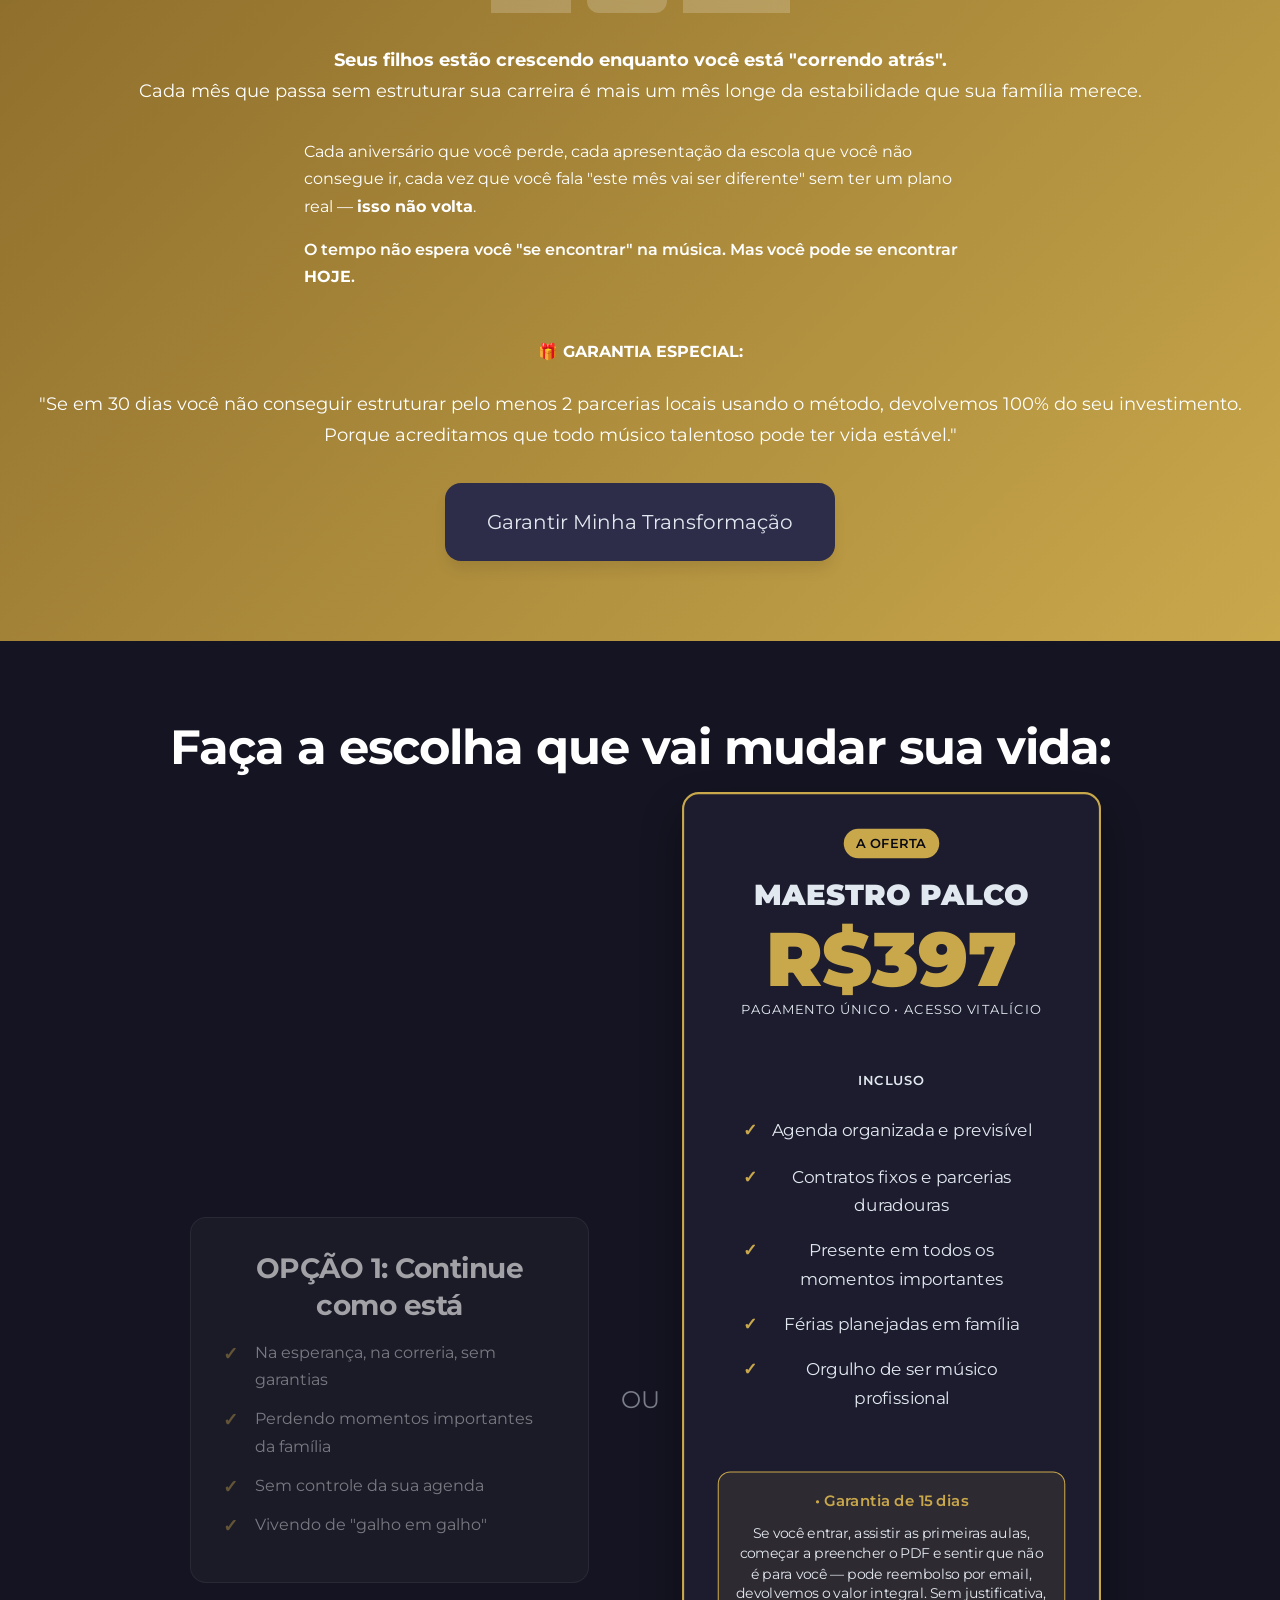
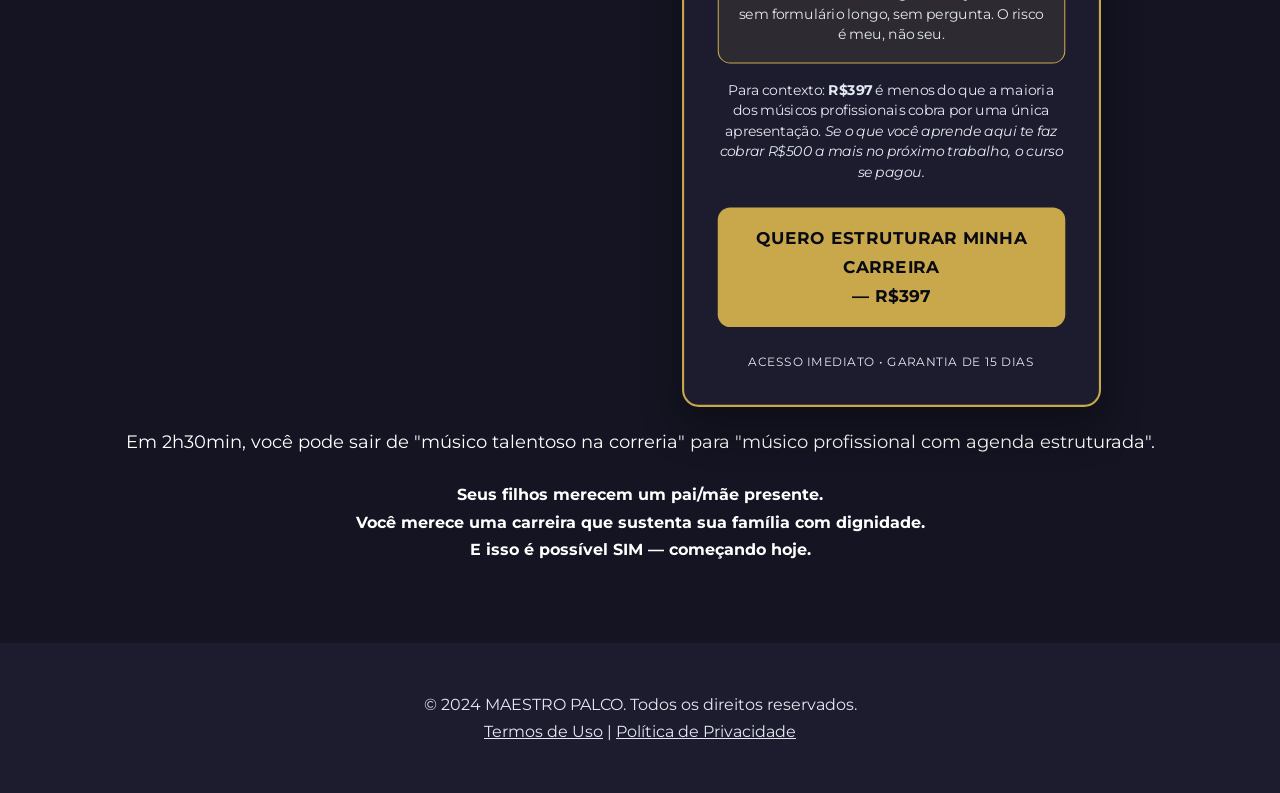
==== commit 135eb5b0: "Remove sticky floating CTA button 🗑️ BOTÃO FLUTUANTE REMOVIDO:  📱 HTML REMOVIDO: - <div class="btn-s" ====
--- a/index.html
+++ b/index.html
@@ -439,12 +439,6 @@
         </div>
     </section>
     
-    <!-- Sticky CTA (Mobile) -->
-    <div class="btn-sticky">
-        <a href="https://chk.eduzz.com/Q9N2342Z01?utm_source=PV+simon&utm_medium=link&utm_campaign=maestro+palco&utm_id=05+2026" class="btn btn-primary btn-lg" target="_blank">
-            Quero Estruturar Minha Carreira
-        </a>
-    </div>
     
     <!-- Footer -->
     <footer class="section-sm" style="background: var(--color-neutral-900); color: var(--color-neutral-400);">
@@ -484,20 +478,6 @@
             });
         });
         
-        // Show sticky CTA after scroll
-        let lastScroll = 0;
-        window.addEventListener('scroll', () => {
-            const currentScroll = window.pageYOffset;
-            const sticky = document.querySelector('.btn-sticky');
-            
-            if (currentScroll > 500 && currentScroll < lastScroll) {
-                sticky.style.transform = 'translateX(-50%) translateY(0)';
-            } else if (currentScroll > lastScroll) {
-                sticky.style.transform = 'translateX(-50%) translateY(200%)';
-            }
-            
-            lastScroll = currentScroll;
-        });
         
         // Update timer dynamically (optional)
         setInterval(() => {
--- a/style.css
+++ b/style.css
@@ -371,15 +371,6 @@
   border-radius: var(--radius-xl);
 }
 
-.btn-sticky {
-  position: fixed;
-  bottom: var(--spacing-4);
-  left: 50%;
-  transform: translateX(-50%);
-  z-index: var(--z-sticky);
-  box-shadow: var(--shadow-xl);
-  animation: pulse 2s infinite;
-}
 
 /* Layout */
 .section {
@@ -993,10 +984,6 @@
     font-size: 24px;
   }
   
-  .btn-sticky {
-    width: calc(100% - var(--spacing-8));
-    max-width: 400px;
-  }
   
   .hero-cta {
     flex-direction: column;
@@ -1014,9 +1001,6 @@
 
 /* Print Styles */
 @media print {
-  .btn-sticky {
-    display: none !important;
-  }
 }
 
 /* Reduced Motion */
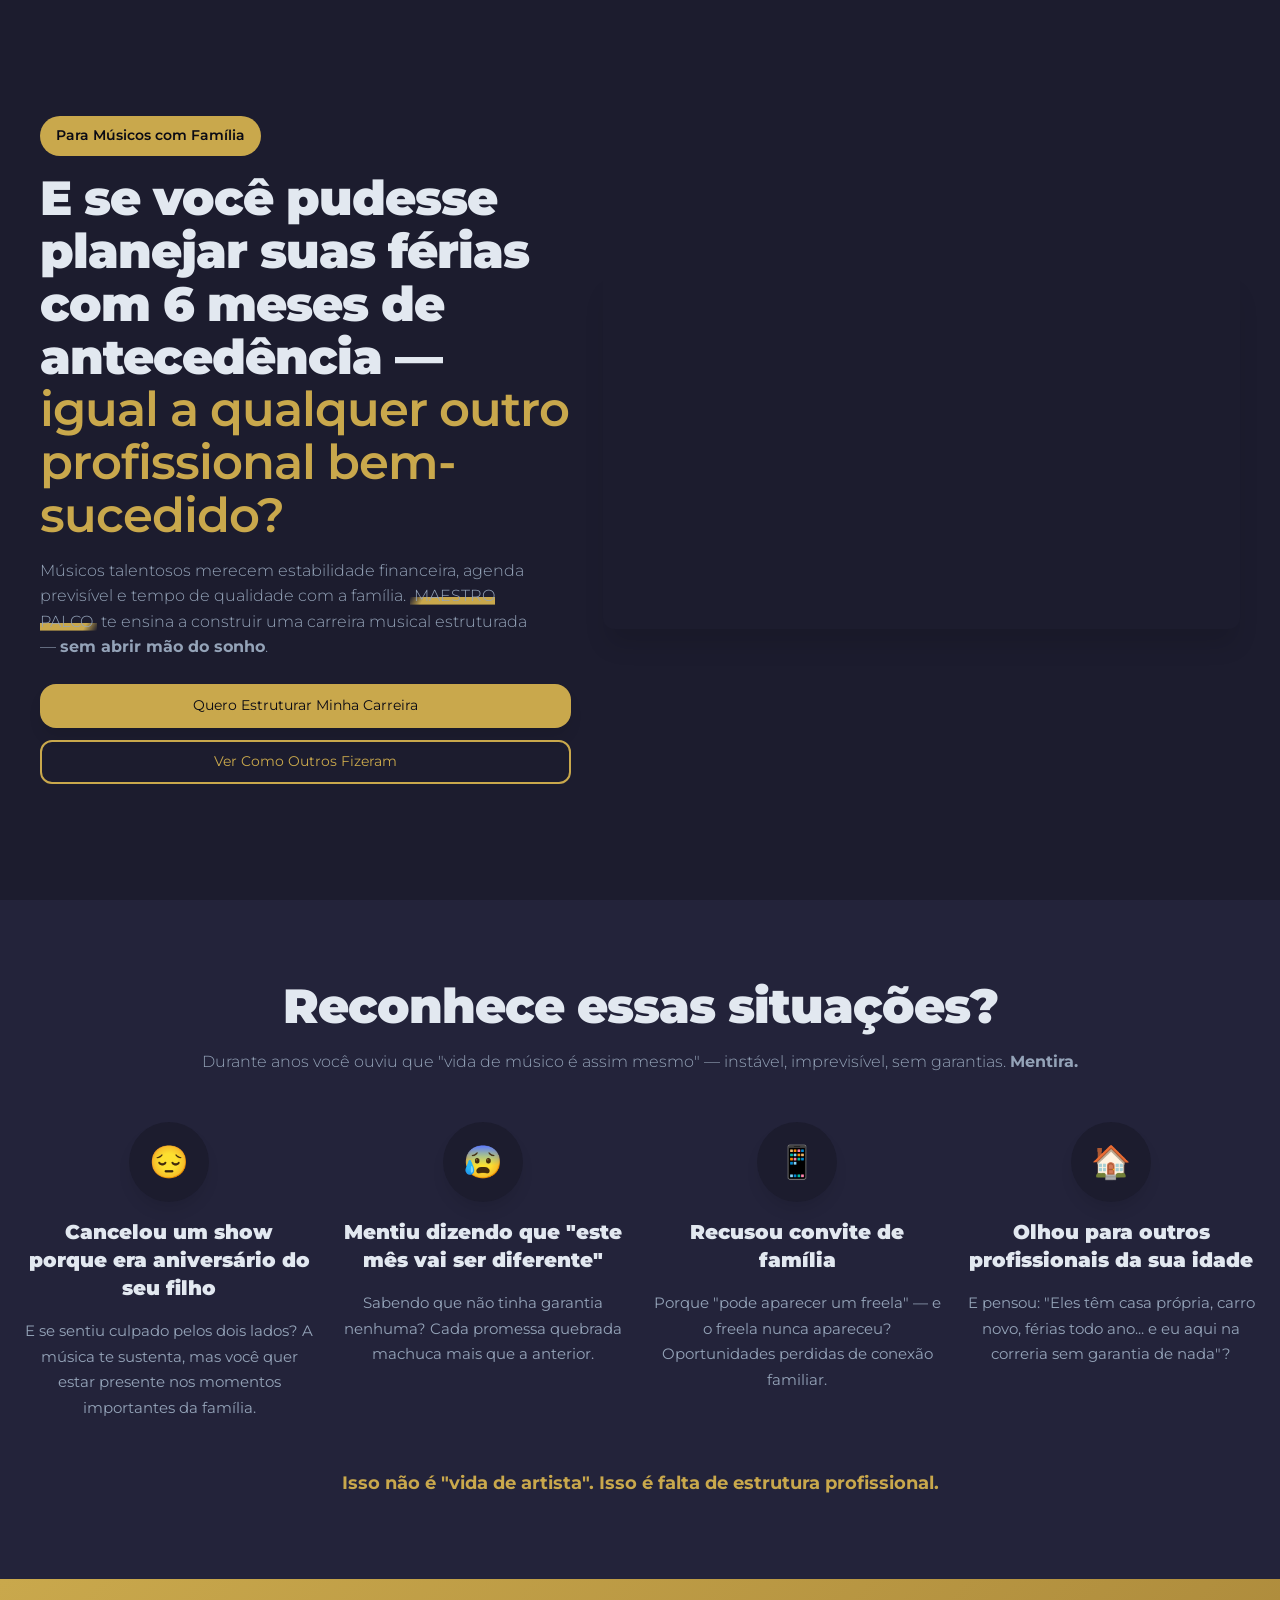
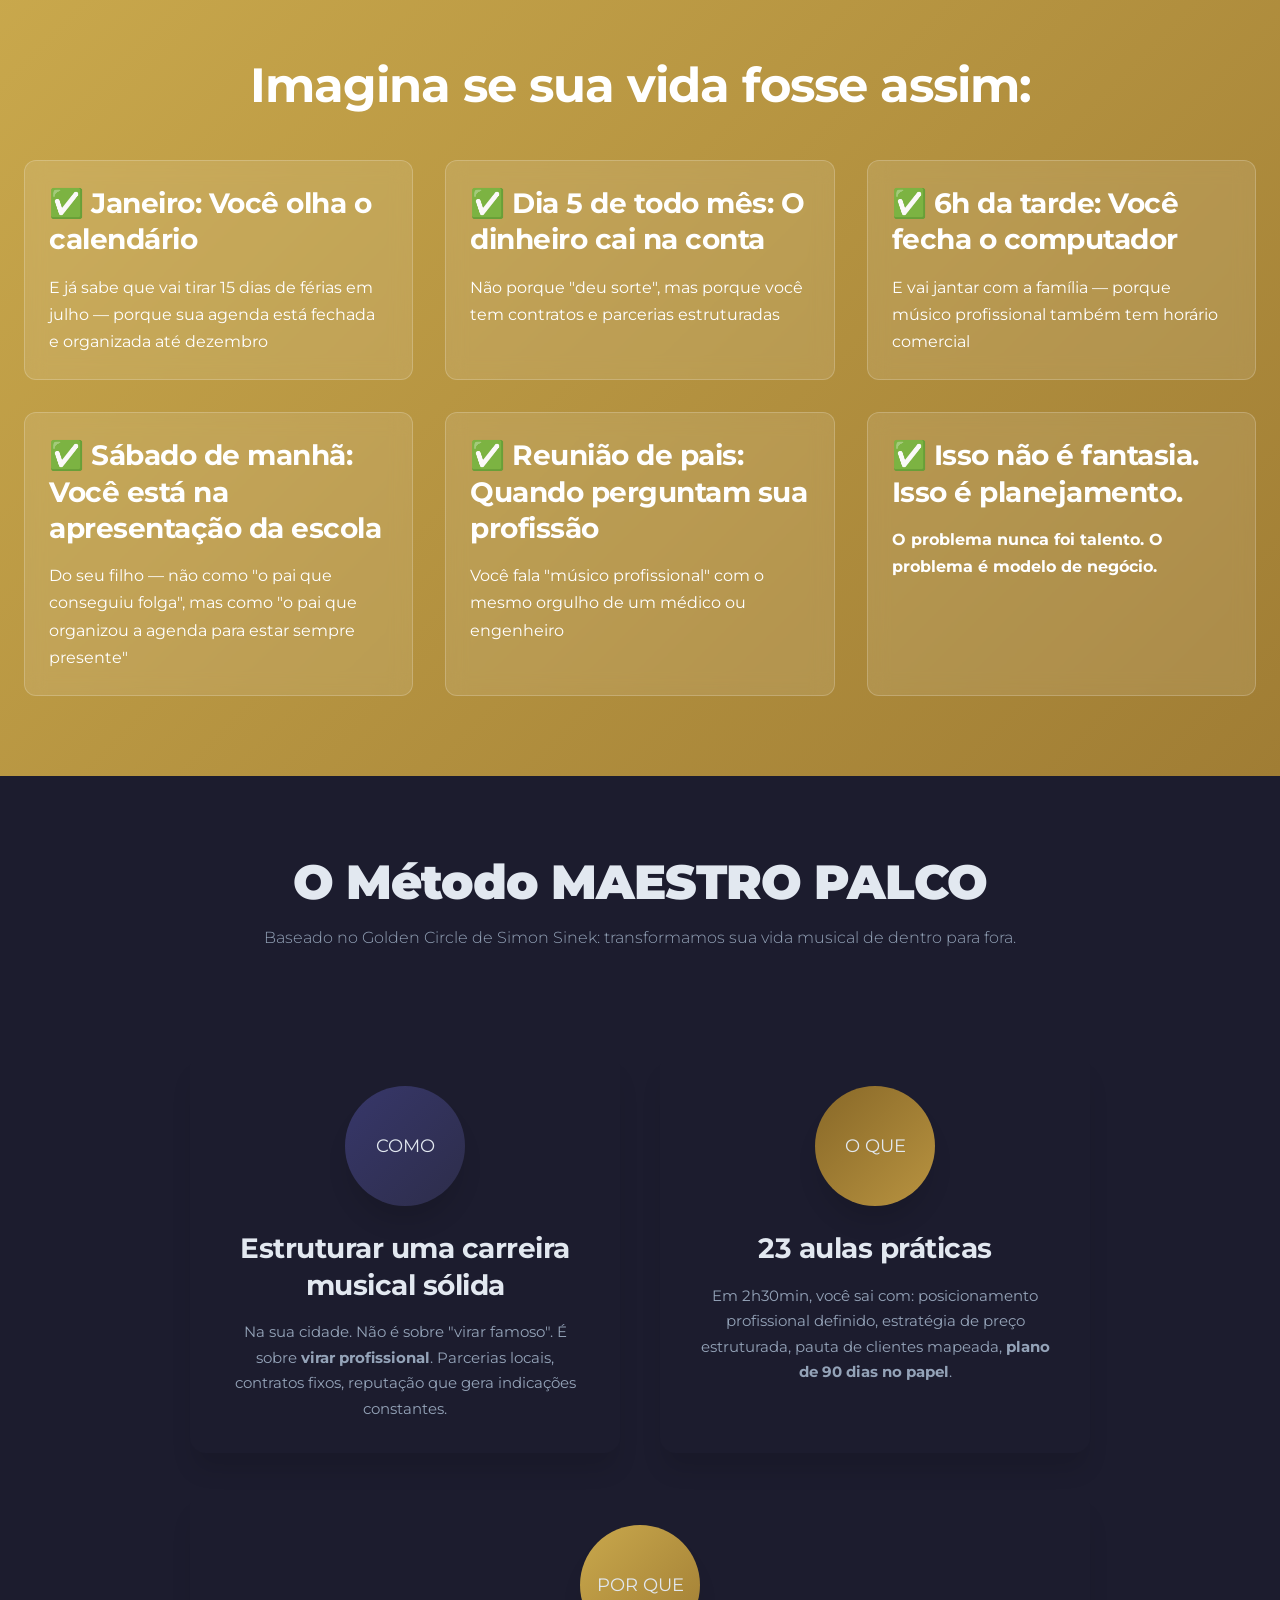
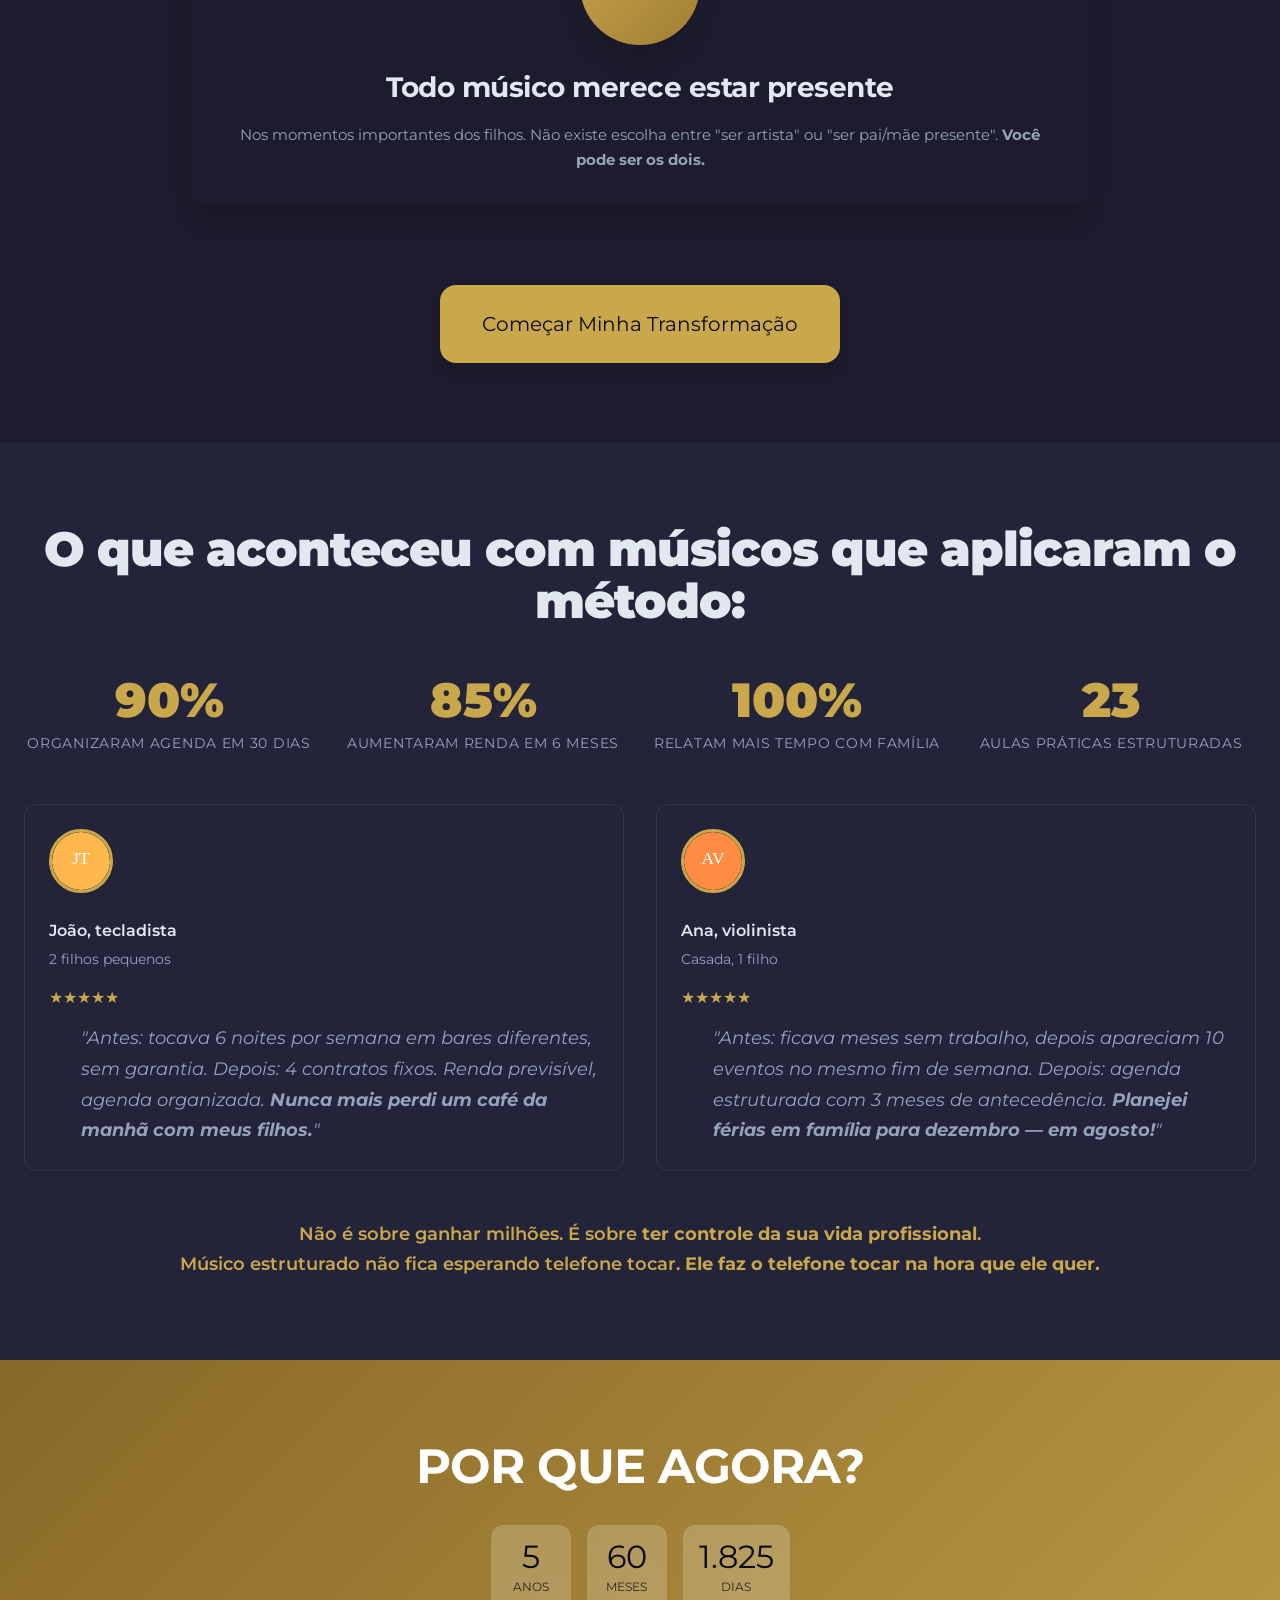
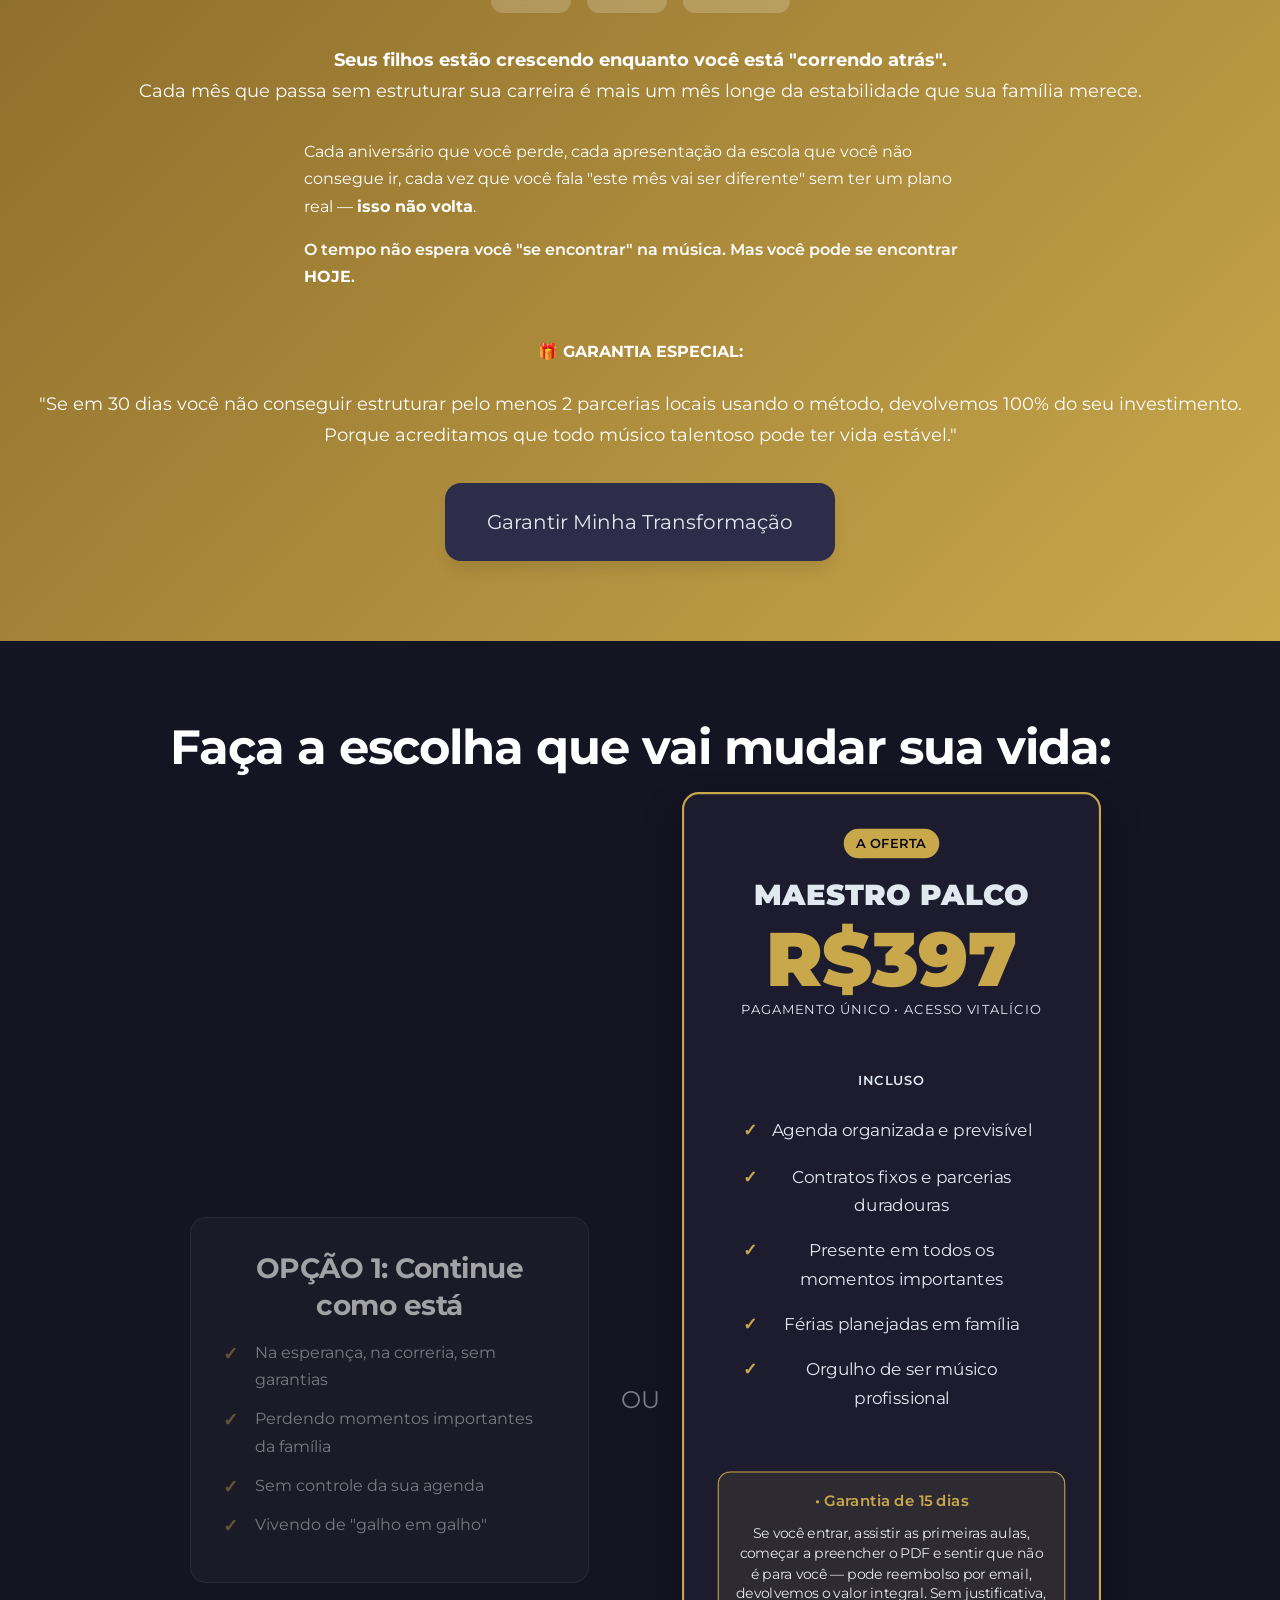
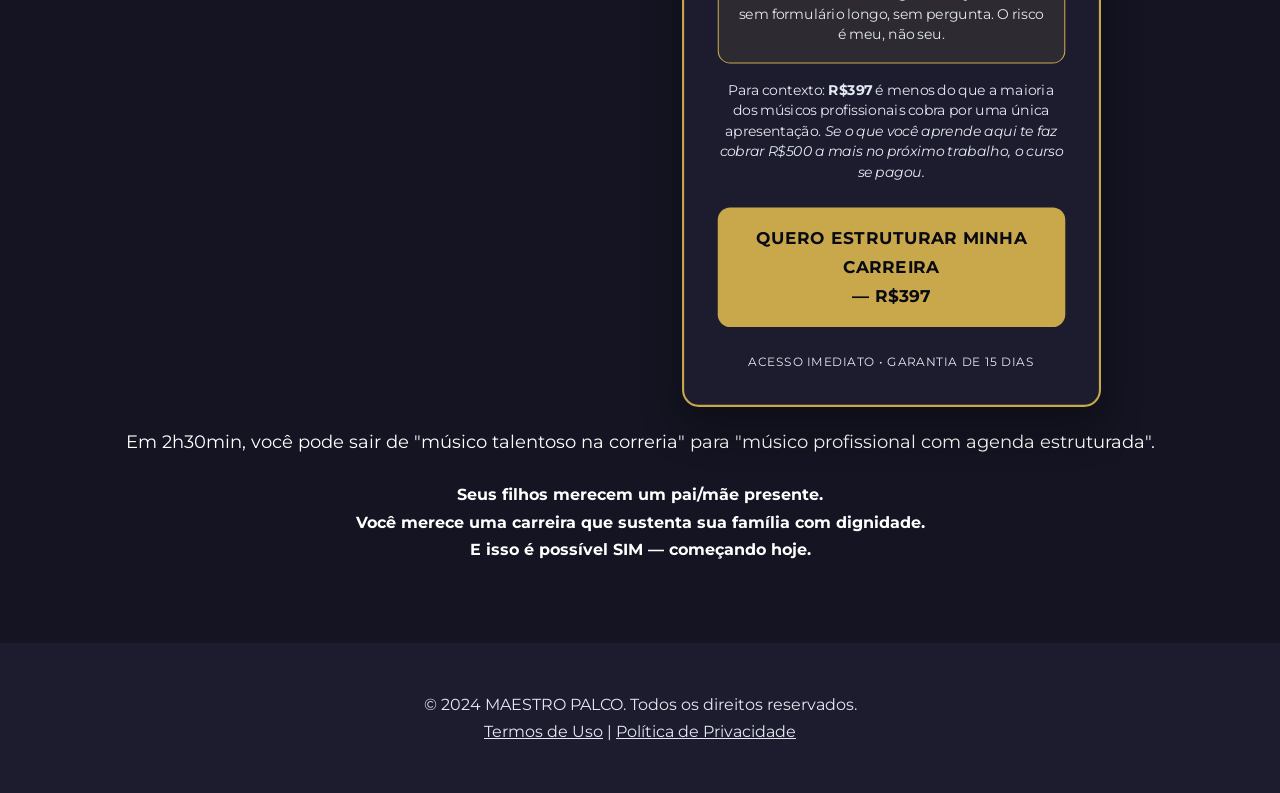
==== commit 02531da5: "Fix text highlight position, update terms link, and increase video size 🔧 TRÊS CORREÇÕES IMPLEMENTAD" ====
--- a/index.html
+++ b/index.html
@@ -445,7 +445,7 @@
         <div class="container text-center">
             <p>© 2024 MAESTRO PALCO. Todos os direitos reservados.</p>
             <p class="text-sm mt-4">
-                <a href="/termos" style="color: var(--color-neutral-400);">Termos de Uso</a> | 
+                <a href="https://maestro-politica-privacidade.rota50ia.com" style="color: var(--color-neutral-400);" target="_blank">Termos de Uso</a> | 
                 <a href="https://maestro-politica-privacidade.rota50ia.com" style="color: var(--color-neutral-400);" target="_blank">Política de Privacidade</a>
             </p>
         </div>
--- a/style.css
+++ b/style.css
@@ -253,7 +253,7 @@
   background: linear-gradient(120deg, transparent 0%, var(--accent) 10%, var(--accent) 90%, transparent 100%);
   background-size: 100% 40%;
   background-repeat: no-repeat;
-  background-position: 0 85%;
+  background-position: 0 95%;
   padding: 0 var(--space-1);
 }
 
@@ -402,7 +402,7 @@
 /* Hero Grid Layout */
 .hero-grid {
   display: grid;
-  grid-template-columns: 1.2fr 1fr;
+  grid-template-columns: 1fr 1.2fr;
   gap: var(--space-8);
   align-items: center;
   max-width: 1200px;
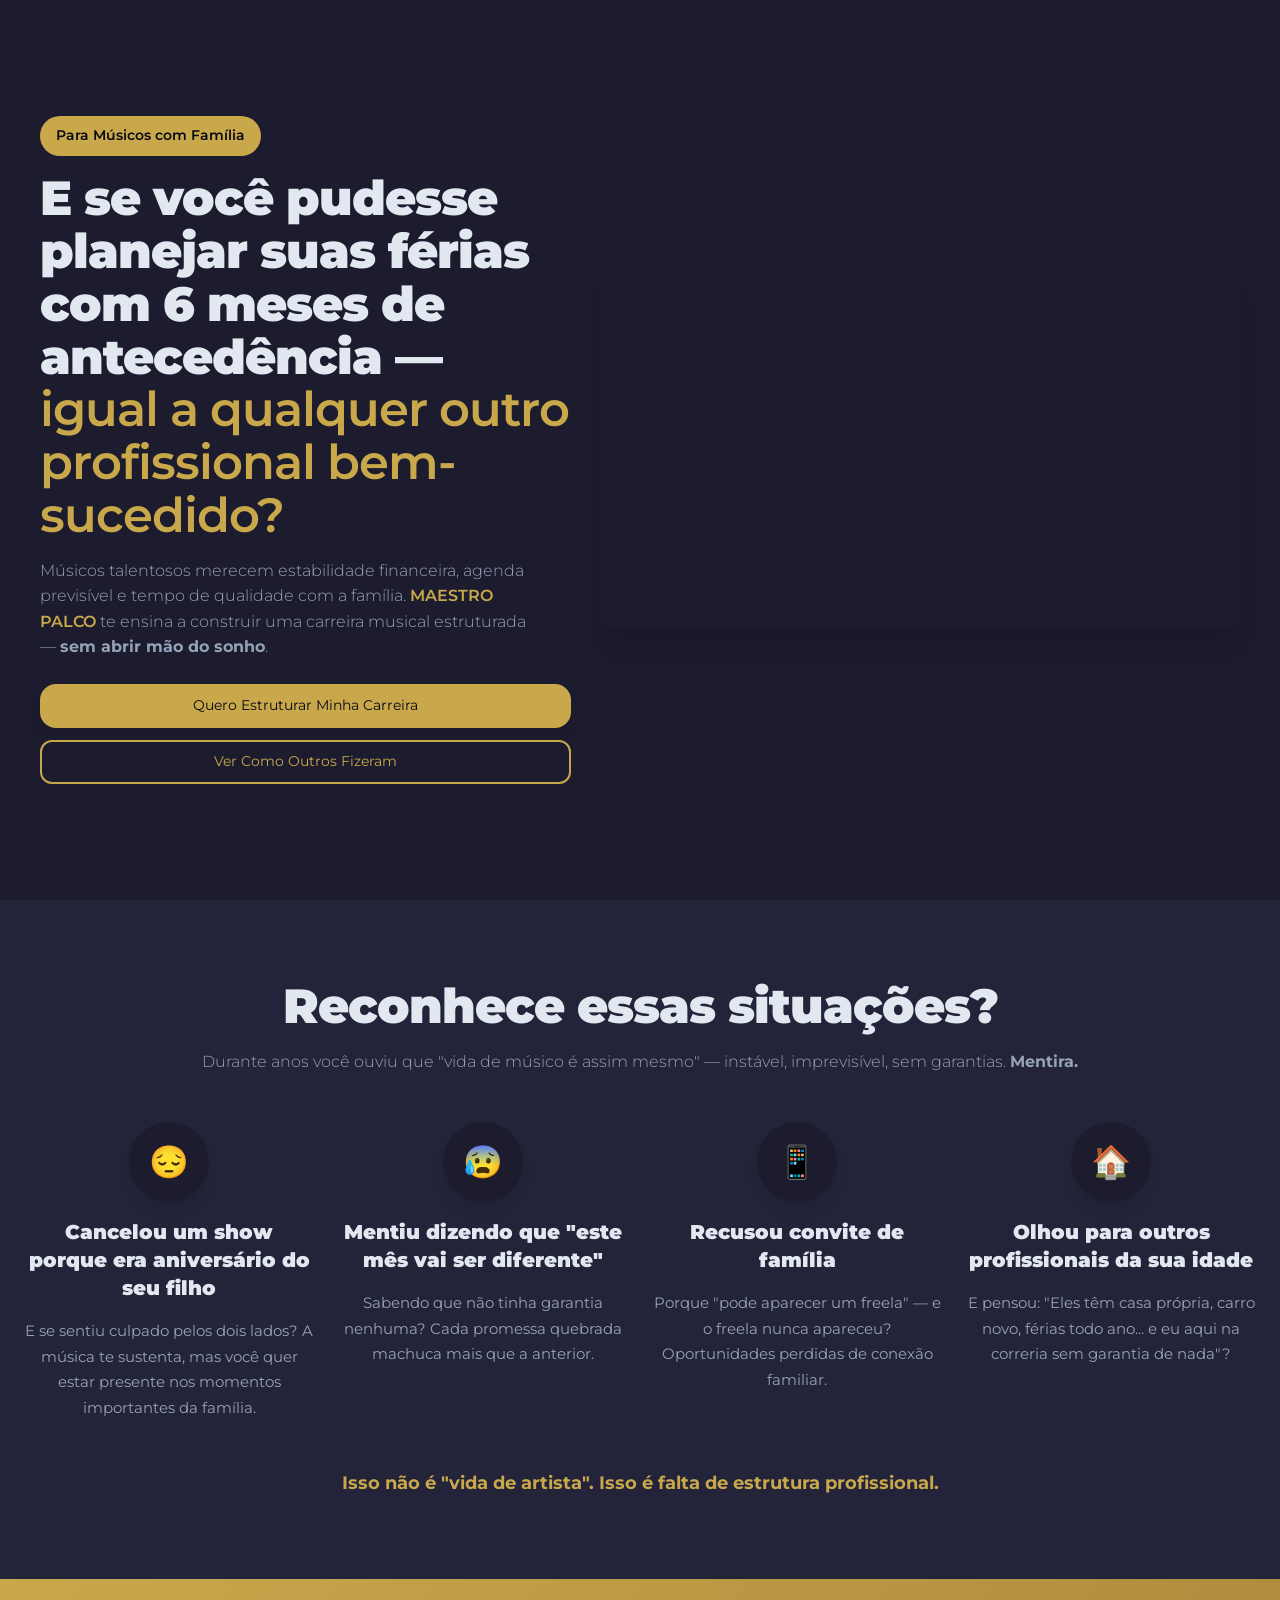
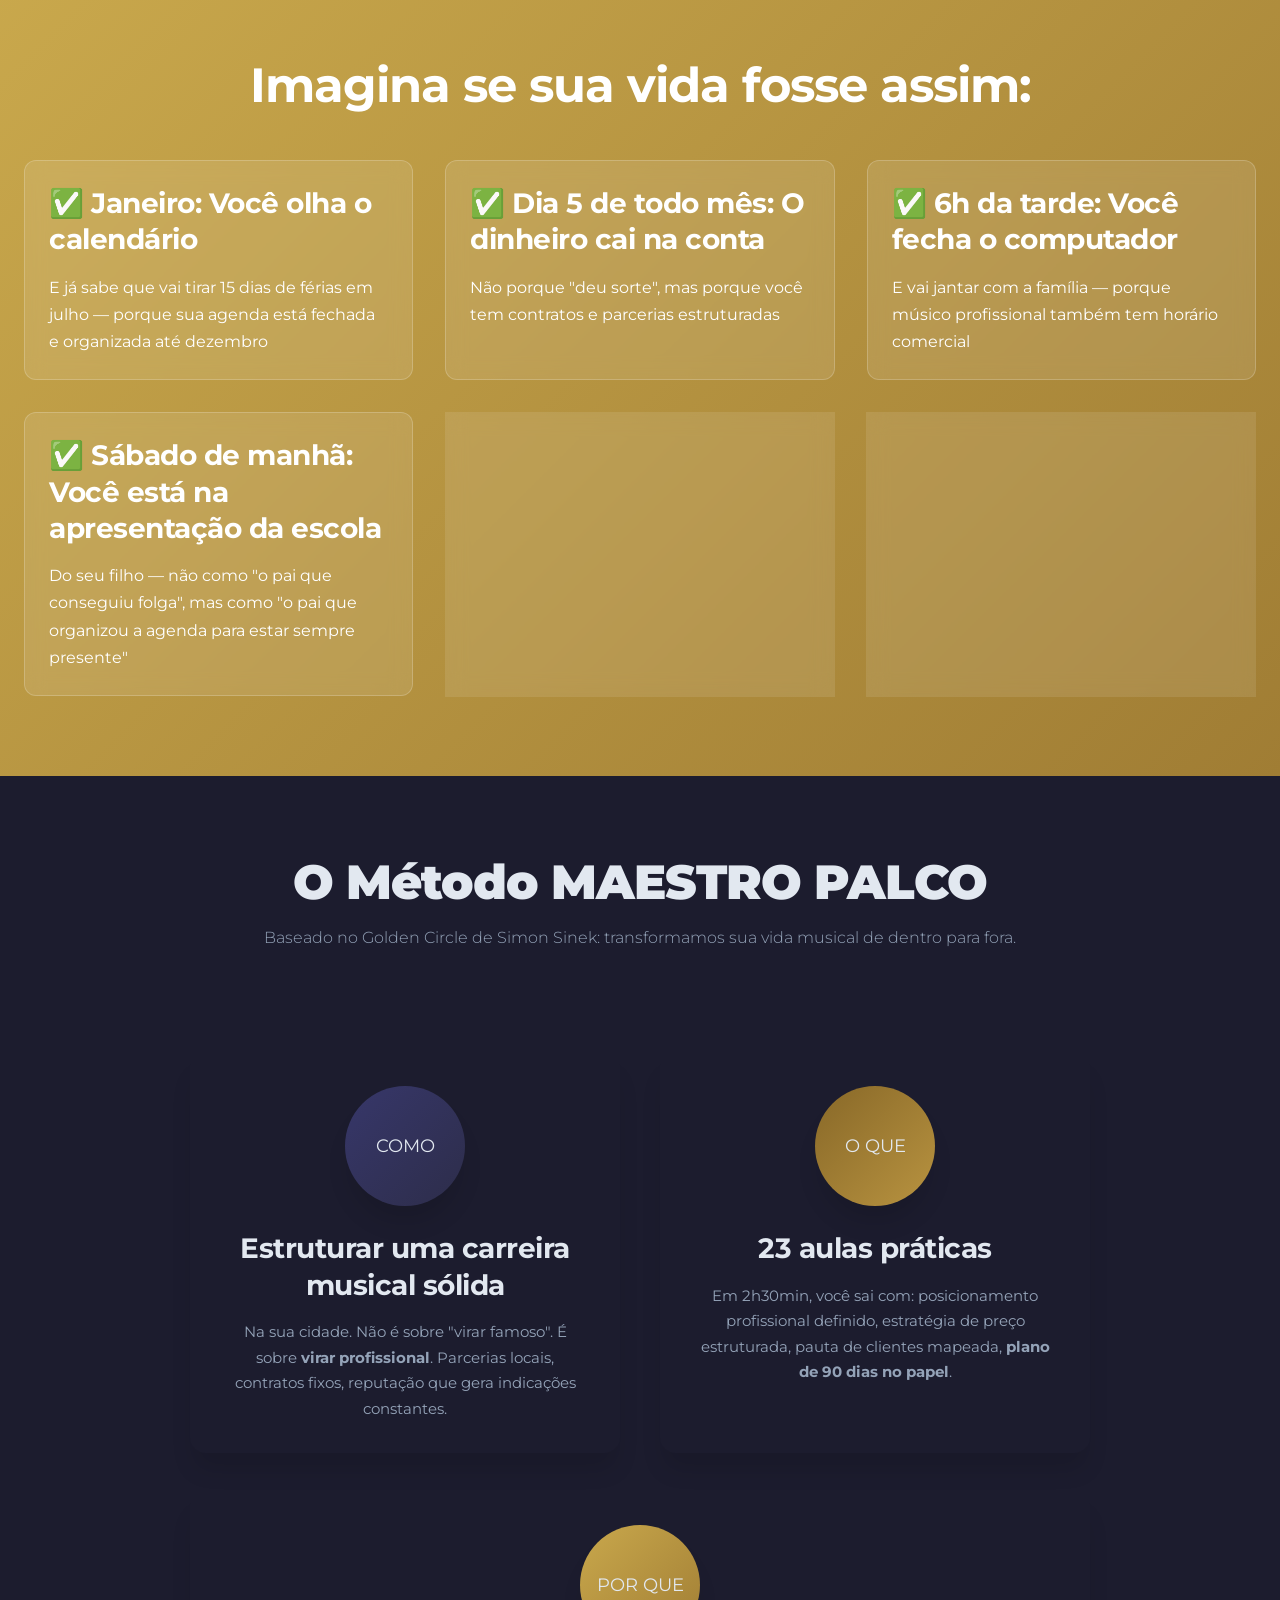
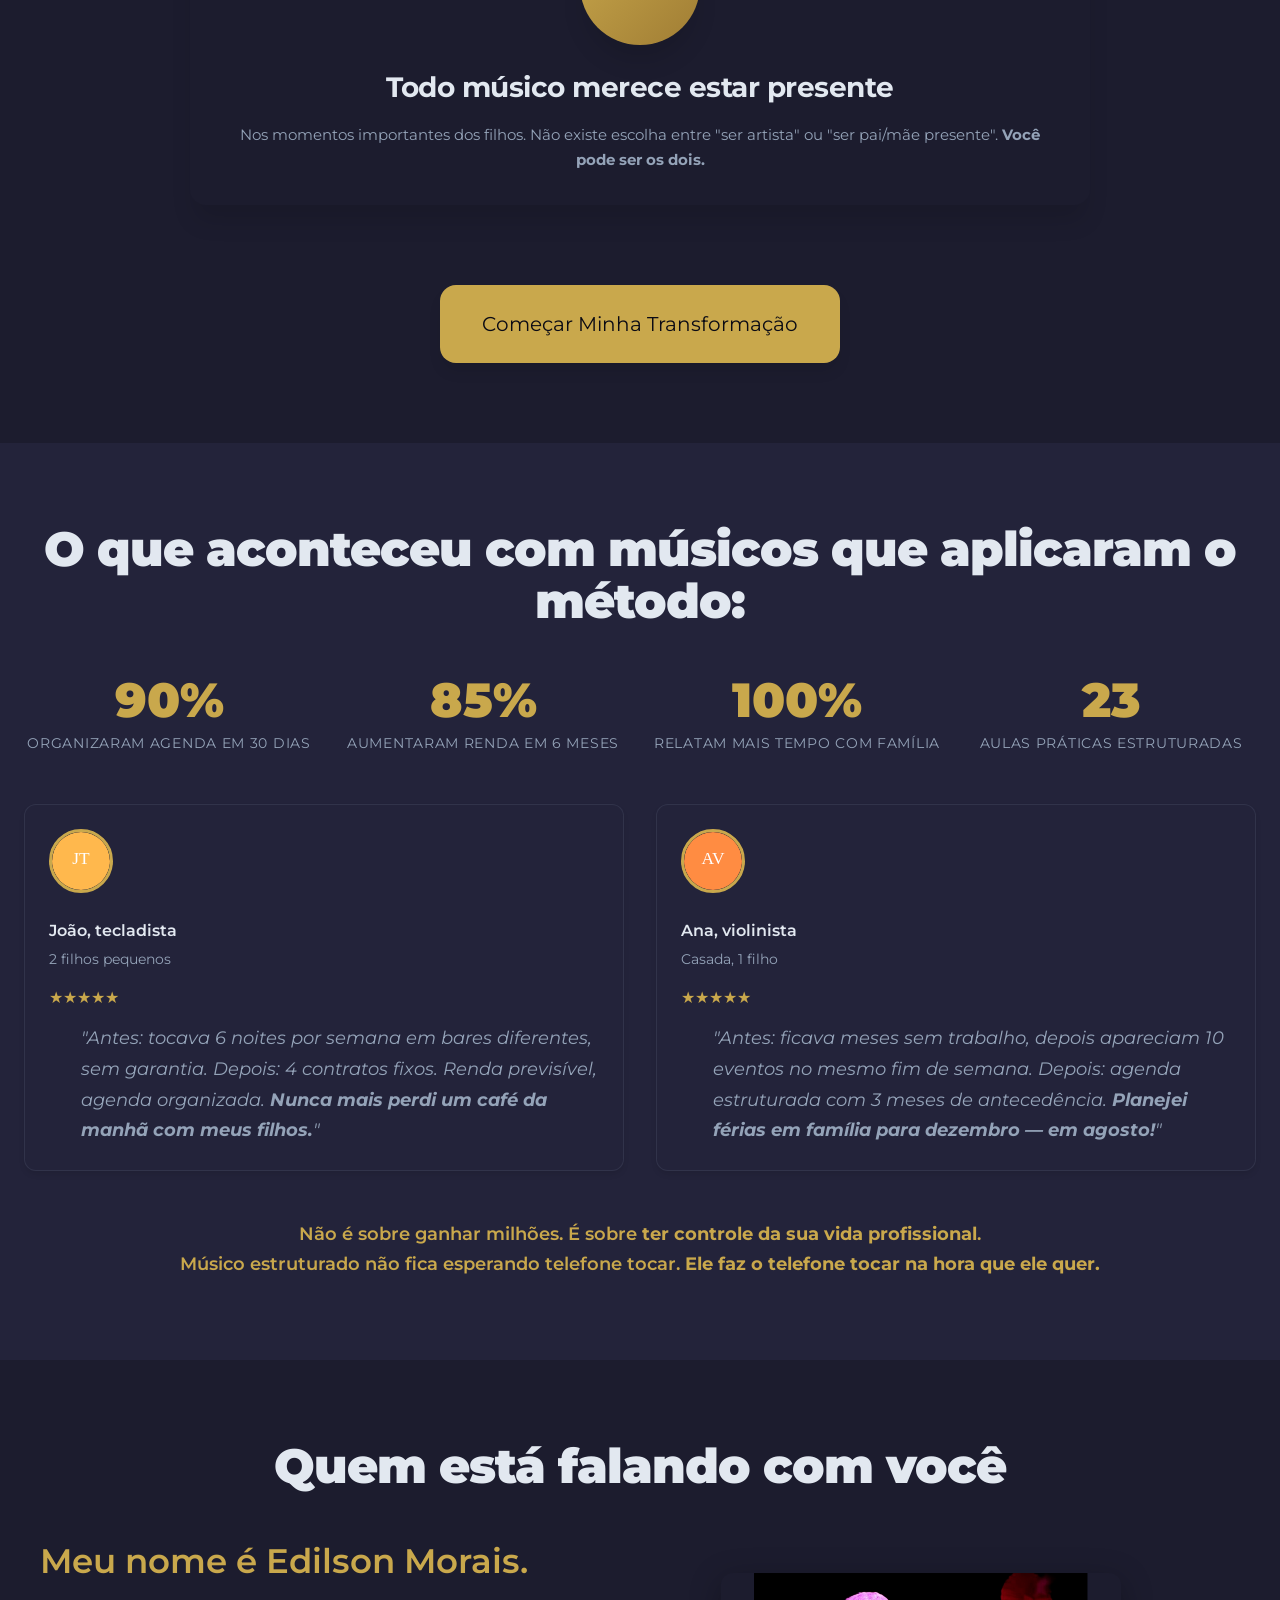
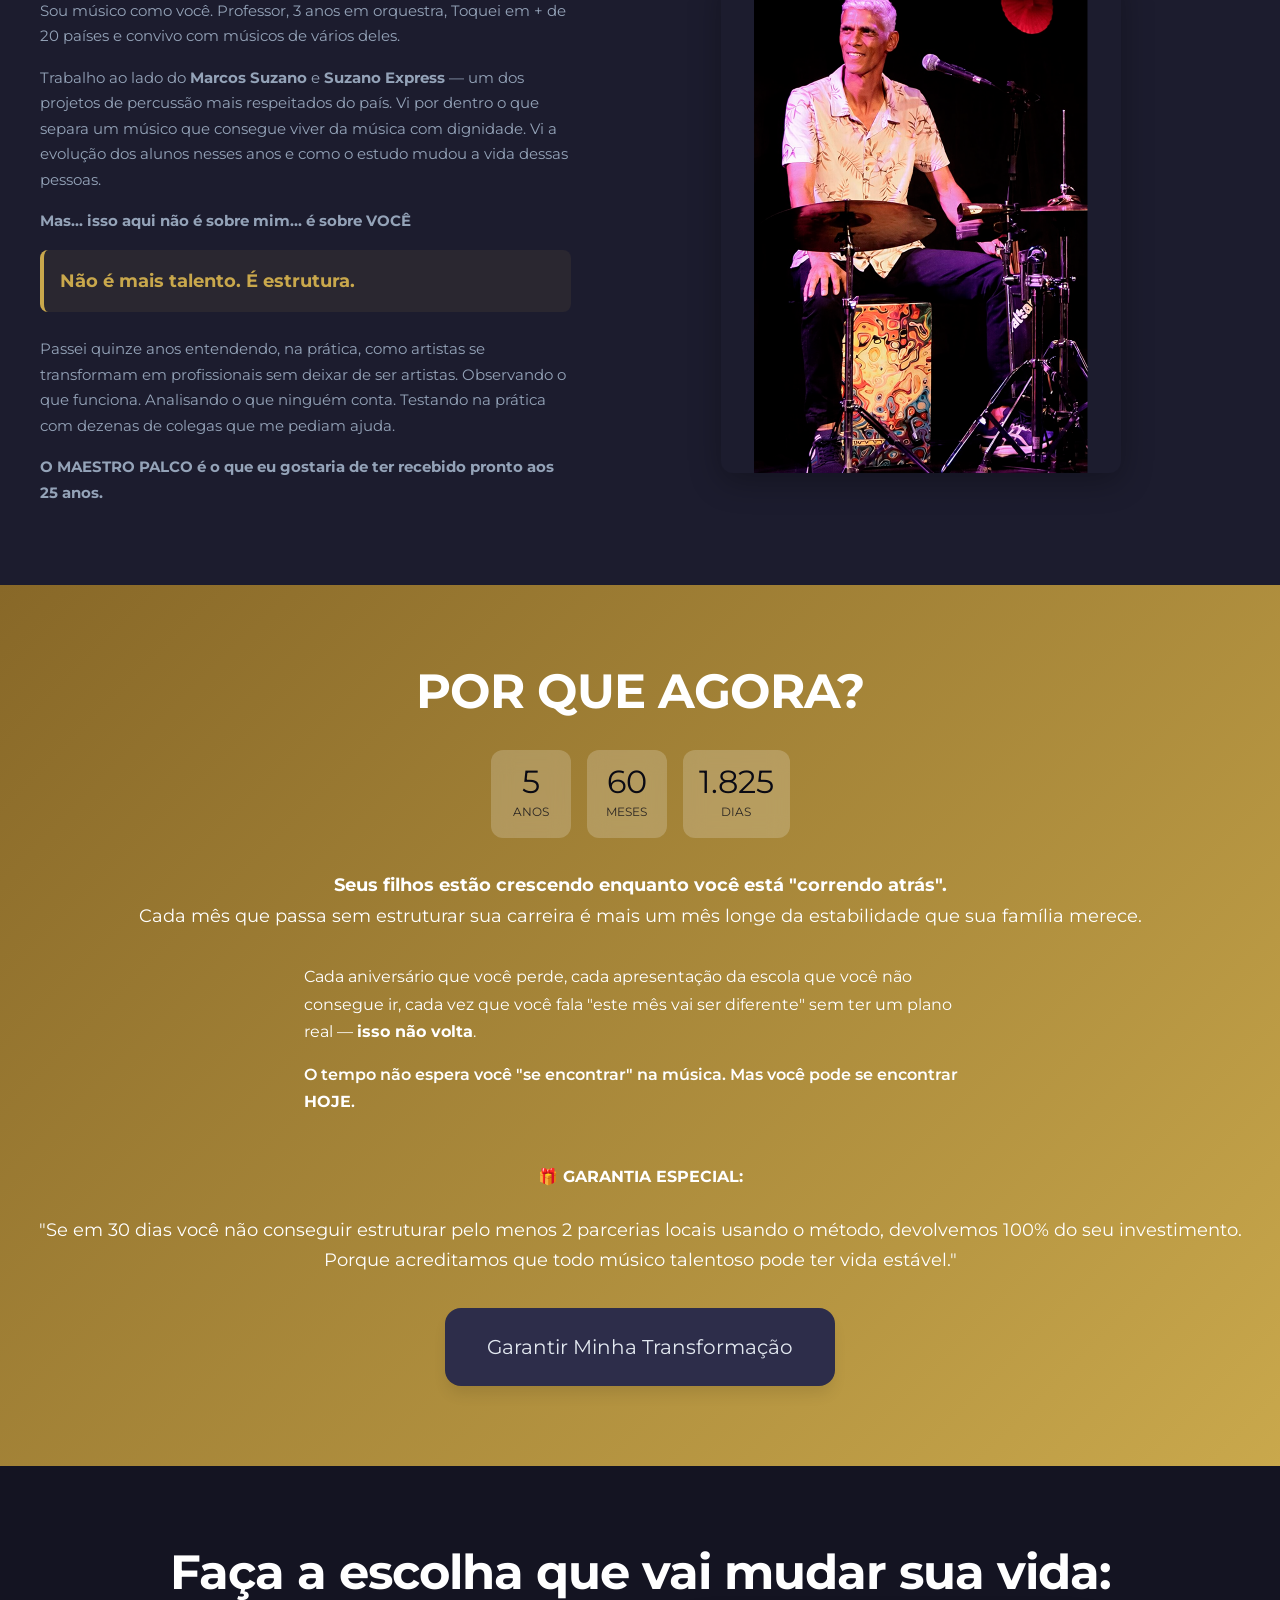
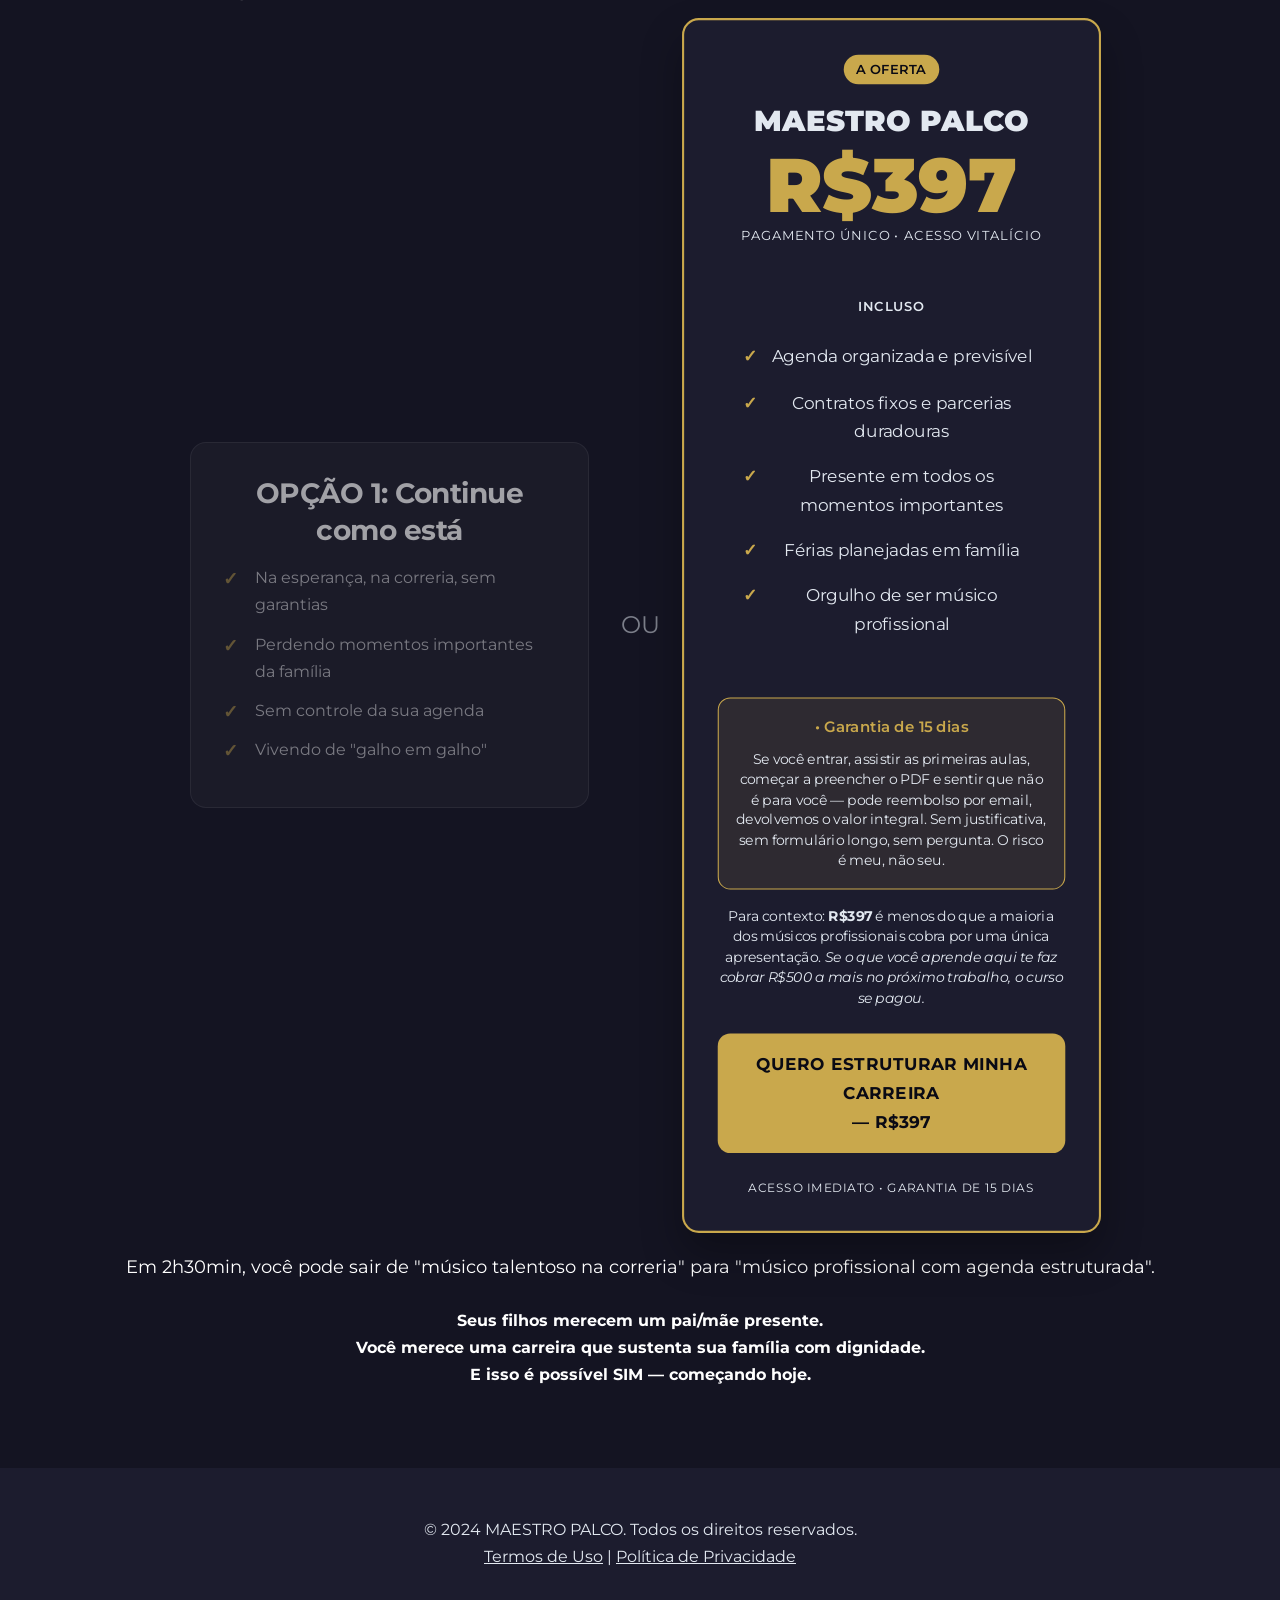
==== commit 170d9048: "Adicionar seção 'Quem está falando com você' após depoimentos - Adicionado foto do Edilson (assets/f" ====
--- a/index.html
+++ b/index.html
@@ -3,23 +3,56 @@
 <head>
     <meta charset="UTF-8">
     <meta name="viewport" content="width=device-width, initial-scale=1.0">
-    <meta name="description" content="E se você pudesse planejar suas férias com 6 meses de antecedência — igual a qualquer outro profissional bem-sucedido? Para músicos talentosos que merecem estabilidade financeira e tempo de qualidade com a família.">
-    <meta name="keywords" content="músicos, carreira musical, vida familiar, estabilidade financeira, férias planejadas, profissional musical">
+    <meta name="description" content="MAESTRO PALCO: Sistema definitivo para músicos estruturarem carreira profissional estável. Método Golden Circle + 23 aulas práticas. R$397 único - Garantia 15 dias. Planeje férias, tenha agenda previsível, contracts fixos.">
+    <meta name="keywords" content="curso músico profissional, carreira musical estruturada, músico agenda organizada, contrato fixo música, MAESTRO PALCO, Golden Circle músicos, estabilidade financeira artista, planejamento carreira musical, músico família presente">
     <meta name="author" content="MAESTRO PALCO">
-    
-    <!-- Open Graph -->
-    <meta property="og:title" content="MAESTRO PALCO - E se você pudesse planejar suas férias com 6 meses de antecedência?">
-    <meta property="og:description" content="Músicos talentosos merecem estabilidade financeira, agenda previsível e tempo de qualidade com a família. MAESTRO PALCO te ensina a construir uma carreira musical estruturada.">
+    <meta name="robots" content="index, follow, max-image-preview:large, max-snippet:-1, max-video-preview:-1">
+    <meta name="googlebot" content="index, follow">
+    <meta name="bingbot" content="index, follow">
+    
+    <!-- Canonical URL -->
+    <link rel="canonical" href="https://maestropalco-simon-sinek.rota50ia.com">
+    
+    <!-- Open Graph Enhanced -->
+    <meta property="og:title" content="MAESTRO PALCO - Sistema para Músicos Estruturarem Carreira Profissional | R$397">
+    <meta property="og:description" content="🎵 Método Golden Circle para músicos: agenda previsível, contratos fixos, férias planejadas. 23 aulas práticas em 2h30min. Garantia 15 dias. De 'talentoso na correria' para 'profissional estruturado'.">
     <meta property="og:type" content="website">
-    <meta property="og:url" content="https://maestropalco.rota50ia.com">
-    <meta property="og:image" content="/assets/images/og-image.jpg">
-    
-    <!-- Twitter Card -->
+    <meta property="og:url" content="https://maestropalco-simon-sinek.rota50ia.com">
+    <meta property="og:image" content="https://maestropalco-simon-sinek.rota50ia.com/assets/maestro-palco-og-image.jpg">
+    <meta property="og:image:width" content="1200">
+    <meta property="og:image:height" content="630">
+    <meta property="og:image:alt" content="MAESTRO PALCO - Curso para Músicos Estruturarem Carreira Profissional">
+    <meta property="og:site_name" content="MAESTRO PALCO">
+    <meta property="og:locale" content="pt_BR">
+    
+    <!-- Twitter Card Enhanced -->
     <meta name="twitter:card" content="summary_large_image">
-    <meta name="twitter:title" content="MAESTRO PALCO - Carreira Musical Estruturada">
-    <meta name="twitter:description" content="E se você pudesse planejar suas férias com 6 meses de antecedência — igual a qualquer outro profissional bem-sucedido?">
-    
-    <title>MAESTRO PALCO - Carreira Musical Estruturada | Músico Profissional</title>
+    <meta name="twitter:site" content="@maestropalco">
+    <meta name="twitter:creator" content="@maestropalco">
+    <meta name="twitter:title" content="MAESTRO PALCO - Sistema para Músicos Estruturarem Carreira | R$397">
+    <meta name="twitter:description" content="🎵 Método Golden Circle: agenda previsível, contratos fixos, férias planejadas. 23 aulas práticas. Garantia 15 dias.">
+    <meta name="twitter:image" content="https://maestropalco-simon-sinek.rota50ia.com/assets/maestro-palco-twitter-card.jpg">
+    <meta name="twitter:image:alt" content="MAESTRO PALCO - Curso Carreira Musical Estruturada">
+    
+    <!-- AI Optimization Meta Tags -->
+    <meta name="target-audience" content="músicos profissionais, artistas independentes, músicos com família">
+    <meta name="content-type" content="educational-course">
+    <meta name="price-currency" content="BRL">
+    <meta name="price-amount" content="397">
+    <meta name="course-duration" content="2.5 hours">
+    <meta name="course-format" content="online video course">
+    <meta name="guarantee-period" content="15 days">
+    <meta name="main-benefit" content="estruturar carreira musical profissional estável">
+    <meta name="target-outcome" content="agenda previsível, contratos fixos, estabilidade financeira">
+    <meta name="methodology" content="Golden Circle de Simon Sinek aplicado à música">
+    <meta name="instructor-expertise" content="especialista em carreiras musicais estruturadas">
+    
+    <!-- Language and Region -->
+    <meta name="language" content="Portuguese">
+    <meta name="geo.region" content="BR">
+    <meta name="geo.placename" content="Brasil">
+    
+    <title>MAESTRO PALCO - Sistema para Músicos Estruturarem Carreira Profissional | Golden Circle + 23 Aulas | R$397</title>
     
     <!-- Fonts MAESTRO -->
     <link rel="preconnect" href="https://fonts.googleapis.com">
@@ -39,6 +72,143 @@
         function gtag(){dataLayer.push(arguments);}
         gtag('js', new Date());
         gtag('config', 'GA_MEASUREMENT_ID');
+    </script>
+    
+    <!-- Google Ads Pixel -->
+    <script async src="https://www.googletagmanager.com/gtag/js?id=AW-17852256064"></script>
+    <script>
+      window.dataLayer = window.dataLayer || [];
+      function gtag(){dataLayer.push(arguments);}
+      gtag('js', new Date());
+
+      gtag('config', 'AW-17852256064');
+    </script>
+    
+    <!-- Meta Pixel Code -->
+    <script>
+    !function(f,b,e,v,n,t,s)
+    {if(f.fbq)return;n=f.fbq=function(){n.callMethod?
+    n.callMethod.apply(n,arguments):n.queue.push(arguments)};
+    if(!f._fbq)f._fbq=n;n.push=n;n.loaded=!0;n.version='2.0';
+    n.queue=[];t=b.createElement(e);t.async=!0;
+    t.src=v;s=b.getElementsByTagName(e)[0];
+    s.parentNode.insertBefore(t,s)}(window, document,'script',
+    'https://connect.facebook.net/en_US/fbevents.js');
+    fbq('init', '294131638634570');
+    fbq('track', 'PageView');
+    </script>
+    <noscript><img height="1" width="1" style="display:none"
+    src="https://www.facebook.com/tr?id=294131638634570&ev=PageView&noscript=1"
+    /></noscript>
+    <!-- End Meta Pixel Code -->
+    
+    <!-- JSON-LD Structured Data -->
+    <script type="application/ld+json">
+    {
+        "@context": "https://schema.org",
+        "@type": "Course",
+        "name": "MAESTRO PALCO - Sistema para Músicos Estruturarem Carreira Profissional",
+        "description": "Método Golden Circle aplicado à música: aprenda a estruturar uma carreira musical estável com agenda previsível, contratos fixos e estabilidade financeira. 23 aulas práticas em 2h30min.",
+        "provider": {
+            "@type": "Organization",
+            "name": "MAESTRO PALCO",
+            "sameAs": "https://maestropalco-simon-sinek.rota50ia.com"
+        },
+        "hasCourseInstance": {
+            "@type": "CourseInstance",
+            "courseMode": "online",
+            "duration": "PT2H30M",
+            "instructor": {
+                "@type": "Person",
+                "name": "MAESTRO PALCO",
+                "jobTitle": "Especialista em Carreiras Musicais"
+            }
+        },
+        "offers": {
+            "@type": "Offer",
+            "price": "397",
+            "priceCurrency": "BRL",
+            "availability": "https://schema.org/InStock",
+            "validFrom": "2024-01-01",
+            "url": "https://chk.eduzz.com/Q9N2342Z01",
+            "priceValidUntil": "2024-12-31"
+        },
+        "audience": {
+            "@type": "EducationalAudience",
+            "audienceType": "músicos profissionais, artistas independentes, músicos com família"
+        },
+        "teaches": [
+            "Estruturação de carreira musical profissional",
+            "Golden Circle aplicado à música", 
+            "Planejamento de agenda musical",
+            "Contratos fixos e parcerias duradouras",
+            "Estabilidade financeira para músicos"
+        ],
+        "coursePrerequisites": "Conhecimento básico de música",
+        "educationalLevel": "intermediate",
+        "inLanguage": "pt-BR",
+        "about": {
+            "@type": "Thing",
+            "name": "Carreira Musical Estruturada"
+        }
+    }
+    </script>
+    
+    <script type="application/ld+json">
+    {
+        "@context": "https://schema.org",
+        "@type": "Organization",
+        "name": "MAESTRO PALCO",
+        "url": "https://maestropalco-simon-sinek.rota50ia.com",
+        "logo": "https://maestropalco-simon-sinek.rota50ia.com/assets/logo-maestro-palco.png",
+        "sameAs": [
+            "https://www.instagram.com/maestropalco",
+            "https://www.youtube.com/@maestropalco"
+        ],
+        "description": "Sistema definitivo para músicos estruturarem carreira profissional estável",
+        "foundingDate": "2024",
+        "areaServed": "BR",
+        "serviceType": "Educação Musical Profissional"
+    }
+    </script>
+    
+    <script type="application/ld+json">
+    {
+        "@context": "https://schema.org",
+        "@type": "WebPage",
+        "name": "MAESTRO PALCO - Sistema para Músicos Estruturarem Carreira",
+        "description": "Método Golden Circle + 23 aulas práticas para músicos estruturarem carreira profissional. R$397 único, garantia 15 dias.",
+        "url": "https://maestropalco-simon-sinek.rota50ia.com",
+        "mainEntity": {
+            "@type": "EducationalOrganization",
+            "name": "MAESTRO PALCO"
+        },
+        "potentialAction": {
+            "@type": "BuyAction",
+            "target": "https://chk.eduzz.com/Q9N2342Z01",
+            "object": {
+                "@type": "Course",
+                "name": "MAESTRO PALCO"
+            }
+        },
+        "breadcrumb": {
+            "@type": "BreadcrumbList",
+            "itemListElement": [
+                {
+                    "@type": "ListItem",
+                    "position": 1,
+                    "name": "Home",
+                    "item": "https://maestropalco-simon-sinek.rota50ia.com"
+                },
+                {
+                    "@type": "ListItem", 
+                    "position": 2,
+                    "name": "Curso MAESTRO PALCO",
+                    "item": "https://maestropalco-simon-sinek.rota50ia.com"
+                }
+            ]
+        }
+    }
     </script>
 </head>
 <body>
@@ -302,6 +472,65 @@
                     Não é sobre ganhar milhões. É sobre <strong>ter controle da sua vida profissional</strong>.
                     <br>Músico estruturado não fica esperando telefone tocar. <strong>Ele faz o telefone tocar na hora que ele quer.</strong>
                 </p>
+            </div>
+        </div>
+    </section>
+    
+    <!-- Section 6: Who's Talking -->
+    <section class="section section-about" id="sobre">
+        <div class="container">
+            <div class="text-center mb-12">
+                <h2 class="h2 heading">Quem está falando com você</h2>
+            </div>
+            
+            <div class="hero-grid">
+                <div class="hero-content">
+                    <div class="about-content">
+                        <h3 class="h3 text-emphasis mb-4">Meu nome é Edilson Morais.</h3>
+                        
+                        <p class="text-body mb-4">
+                            Sou músico como você. Professor, 3 anos em orquestra, Toquei em + de 20 países e convivo com músicos de vários deles.
+                        </p>
+                        
+                        <p class="text-body mb-4">
+                            Trabalho ao lado do <strong>Marcos Suzano</strong> e <strong>Suzano Express</strong> — um dos 
+                            projetos de percussão mais respeitados do país. Vi por dentro o que separa um músico que 
+                            consegue viver da música com dignidade. Vi a evolução dos alunos nesses anos e como o estudo 
+                            mudou a vida dessas pessoas.
+                        </p>
+                        
+                        <p class="text-body mb-4">
+                            <strong>Mas... isso aqui não é sobre mim... é sobre VOCÊ</strong>
+                        </p>
+                        
+                        <div class="highlight-quote mb-6">
+                            <p class="text-lg text-emphasis">
+                                <strong>Não é mais talento. É estrutura.</strong>
+                            </p>
+                        </div>
+                        
+                        <p class="text-body mb-4">
+                            Passei quinze anos entendendo, 
+                            na prática, como artistas se 
+                            transformam em profissionais sem 
+                            deixar de ser artistas. Observando o 
+                            que funciona. Analisando o que 
+                            ninguém conta. Testando na 
+                            prática com dezenas de 
+                            colegas que me pediam ajuda.
+                        </p>
+                        
+                        <p class="text-body">
+                            <strong>O MAESTRO PALCO é o que eu 
+                            gostaria de ter recebido pronto 
+                            aos 25 anos.</strong>
+                        </p>
+                    </div>
+                </div>
+                
+                <div class="about-image">
+                    <img src="assets/foto-edilson.png" alt="Edilson Morais - Músico e criador do MAESTRO PALCO" class="about-photo">
+                </div>
             </div>
         </div>
     </section>
--- a/style.css
+++ b/style.css
@@ -250,11 +250,8 @@
 }
 
 .text-highlight {
-  background: linear-gradient(120deg, transparent 0%, var(--accent) 10%, var(--accent) 90%, transparent 100%);
-  background-size: 100% 40%;
-  background-repeat: no-repeat;
-  background-position: 0 95%;
-  padding: 0 var(--space-1);
+  color: var(--accent);
+  font-weight: 600;
 }
 
 .text-white { color: #FFFFFF; }
@@ -999,6 +996,55 @@
   }
 }
 
+/* ── Section About ── */
+.section-about {
+  background: var(--bg);
+  color: var(--text);
+}
+
+.about-content {
+  display: flex;
+  flex-direction: column;
+  justify-content: center;
+  height: 100%;
+}
+
+.about-image {
+  display: flex;
+  align-items: center;
+  justify-content: center;
+}
+
+.about-photo {
+  width: 100%;
+  max-width: 400px;
+  height: auto;
+  border-radius: var(--radius-lg);
+  box-shadow: 0 8px 32px rgba(0, 0, 0, 0.3);
+}
+
+.highlight-quote {
+  background: var(--accent-bg);
+  padding: var(--spacing-4);
+  border-radius: var(--radius-md);
+  border-left: 4px solid var(--accent);
+}
+
+@media (max-width: 768px) {
+  .hero-grid {
+    grid-template-columns: 1fr;
+  }
+  
+  .about-image {
+    order: -1;
+    margin-bottom: var(--spacing-6);
+  }
+  
+  .about-photo {
+    max-width: 300px;
+  }
+}
+
 /* Print Styles */
 @media print {
 }
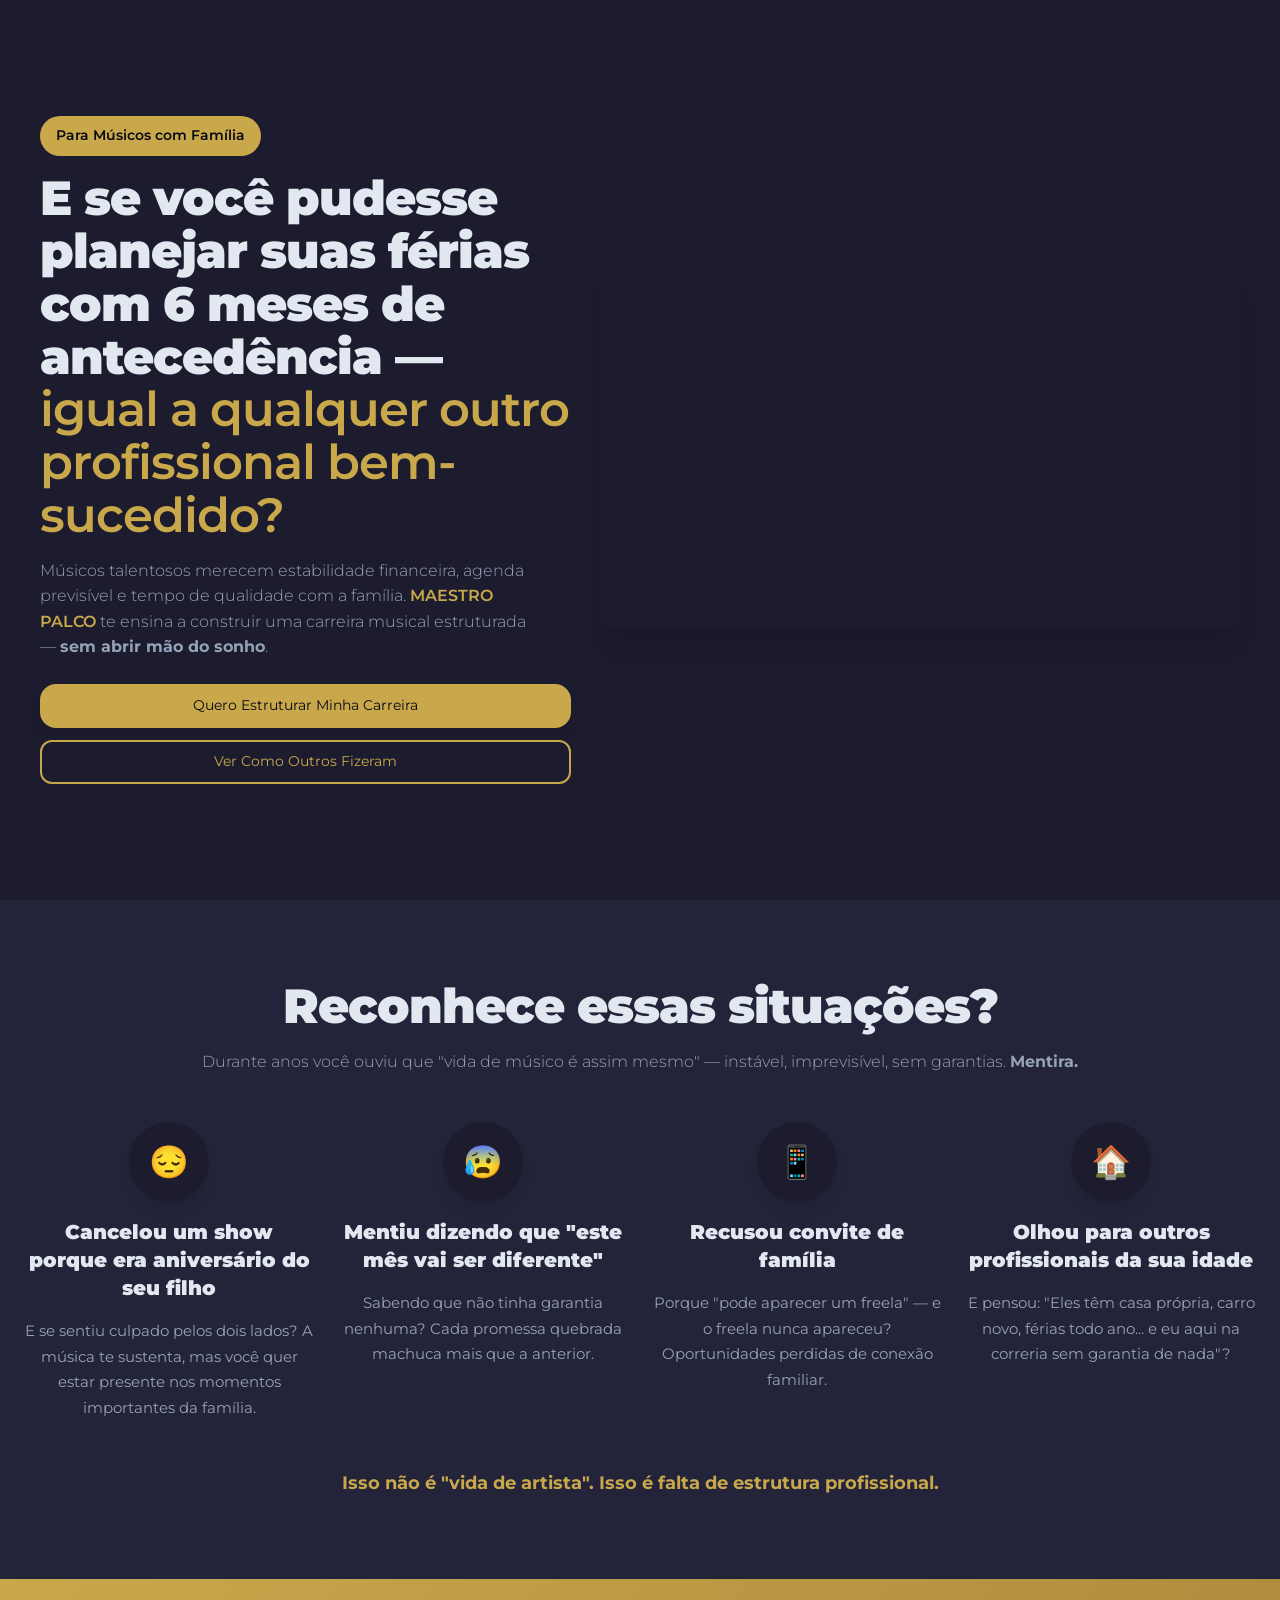
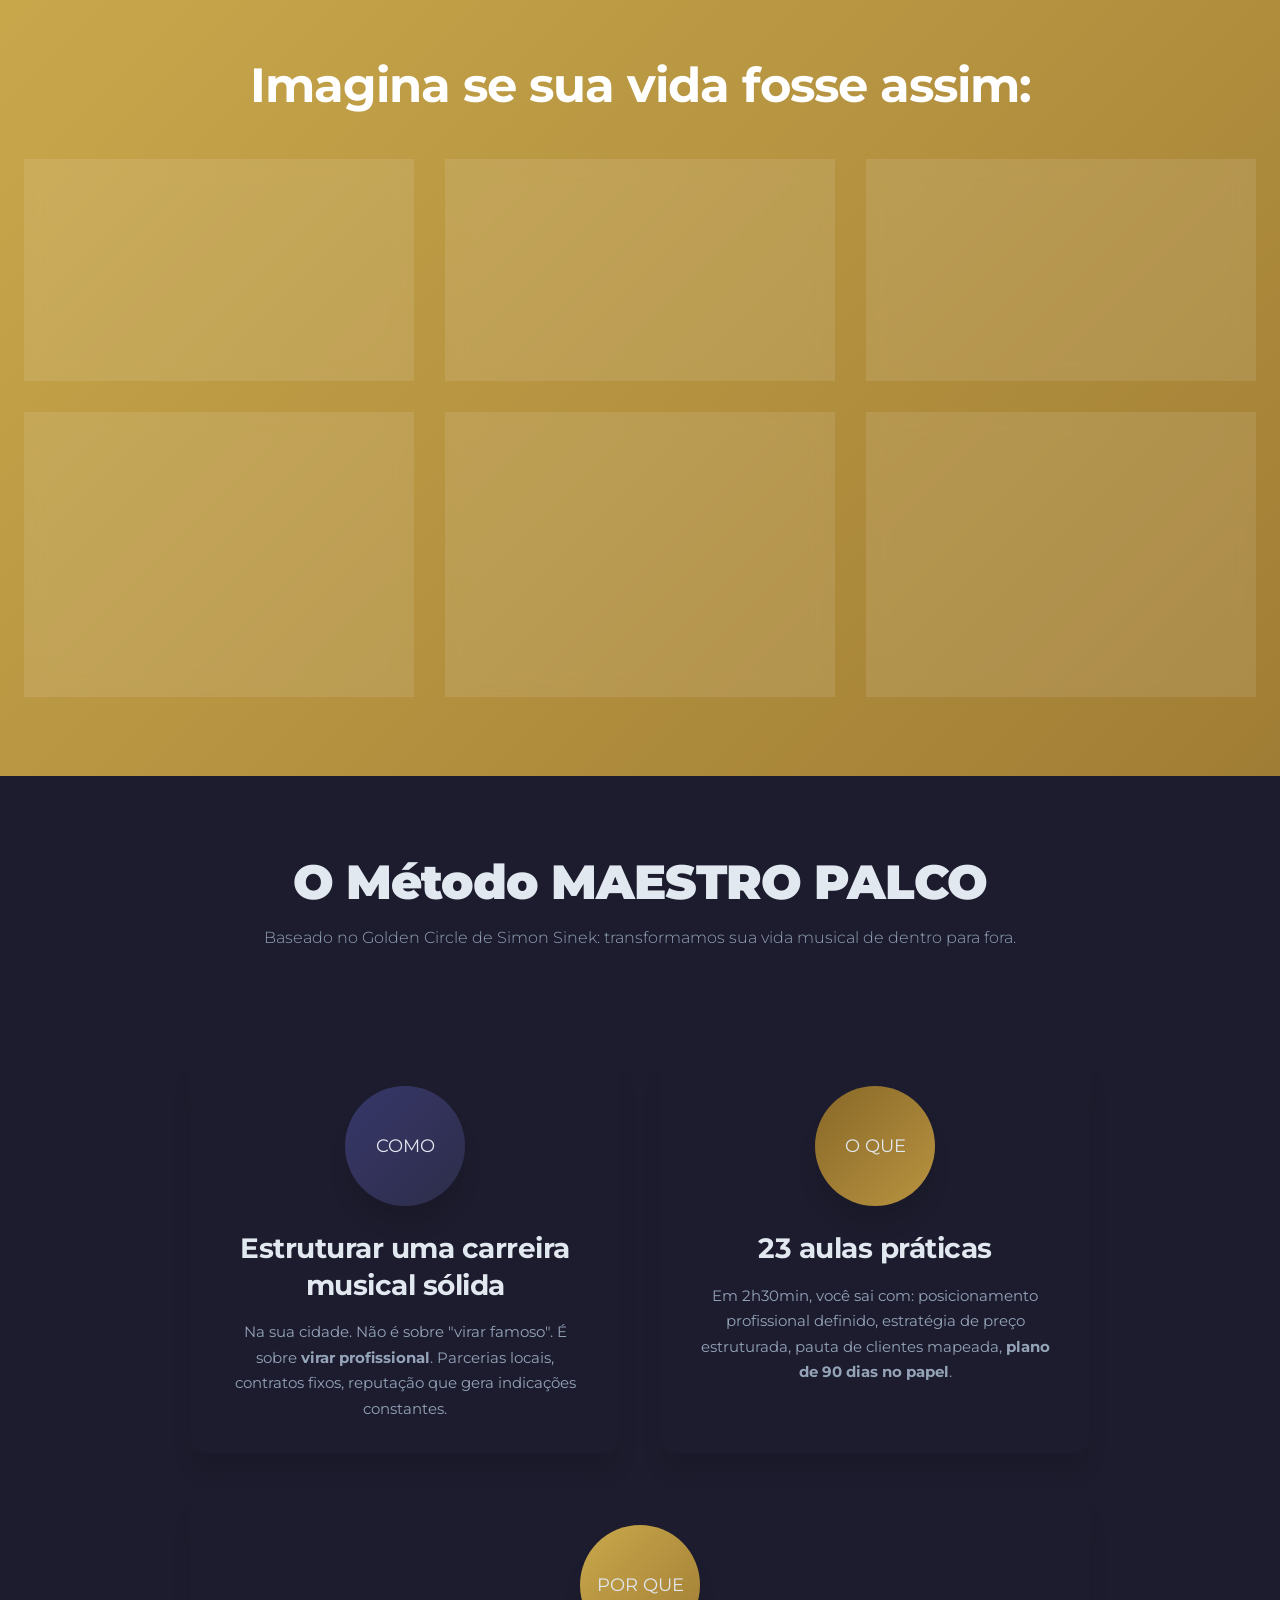
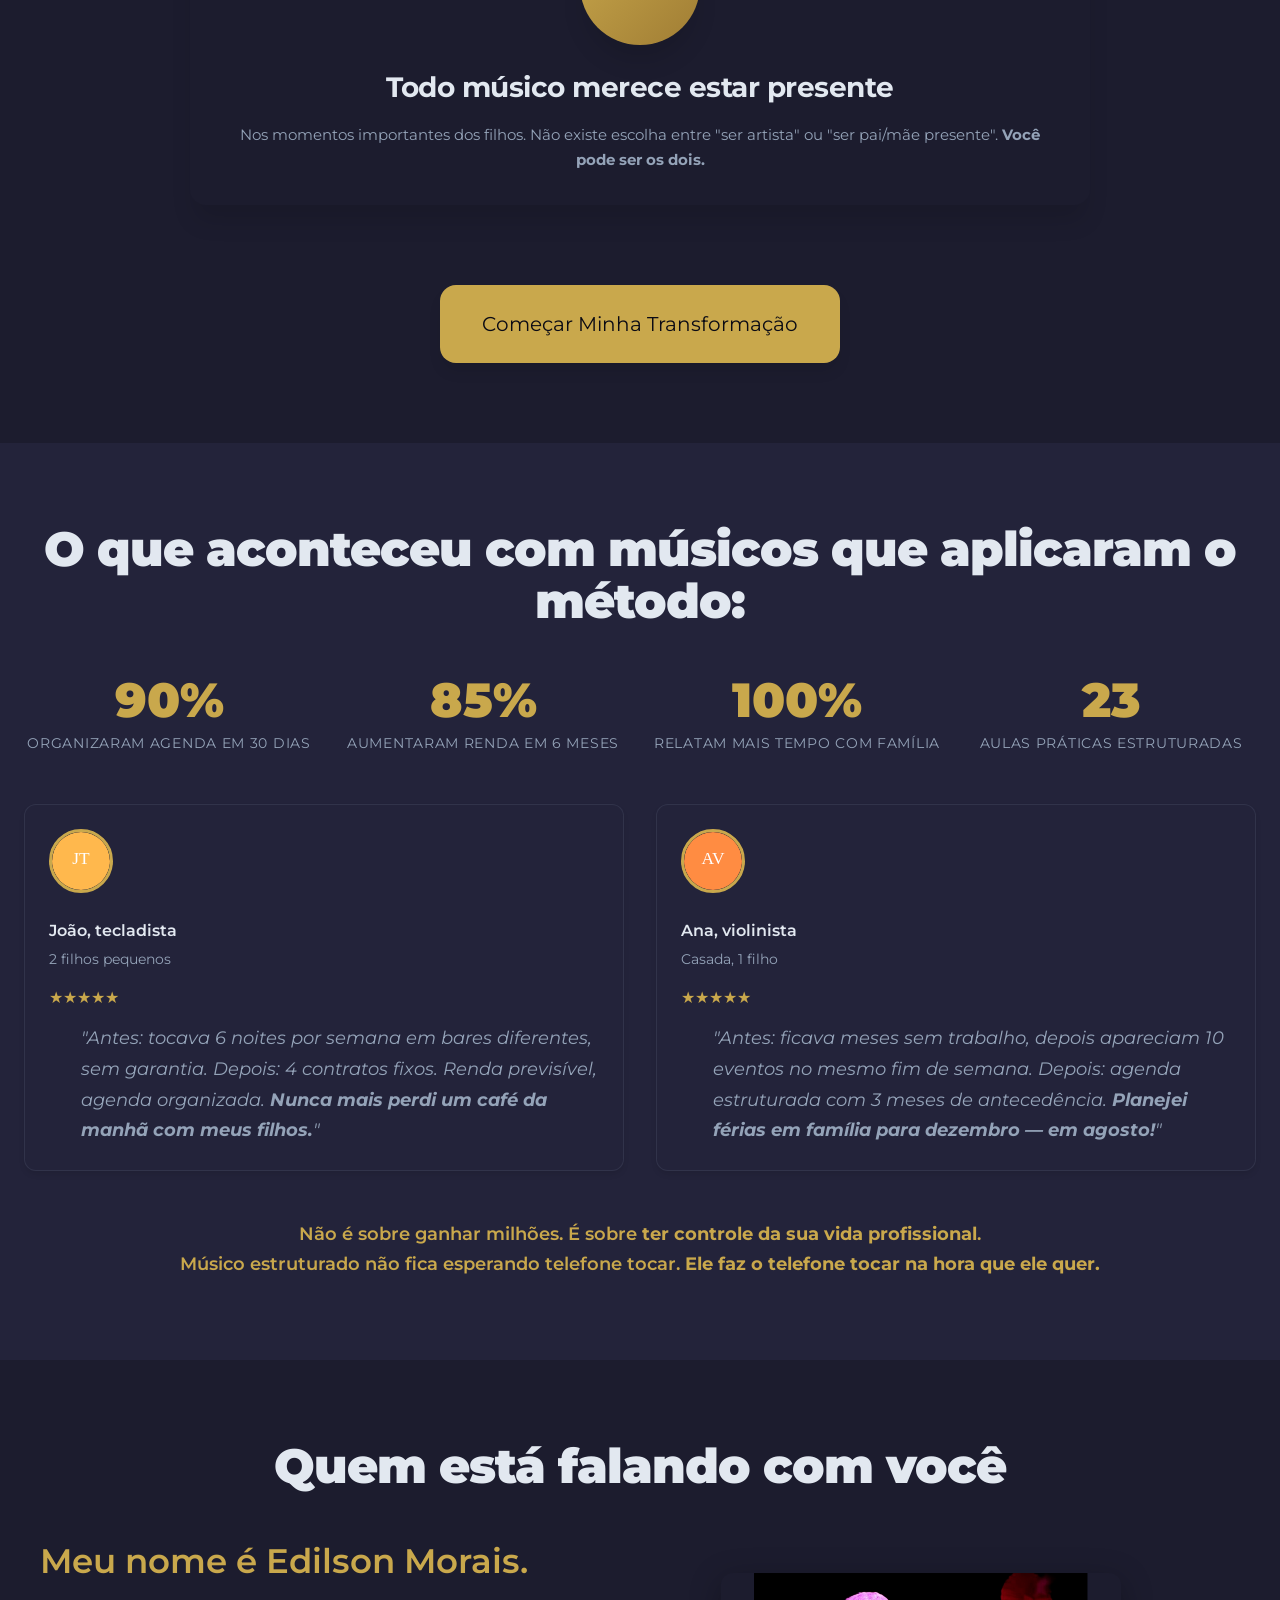
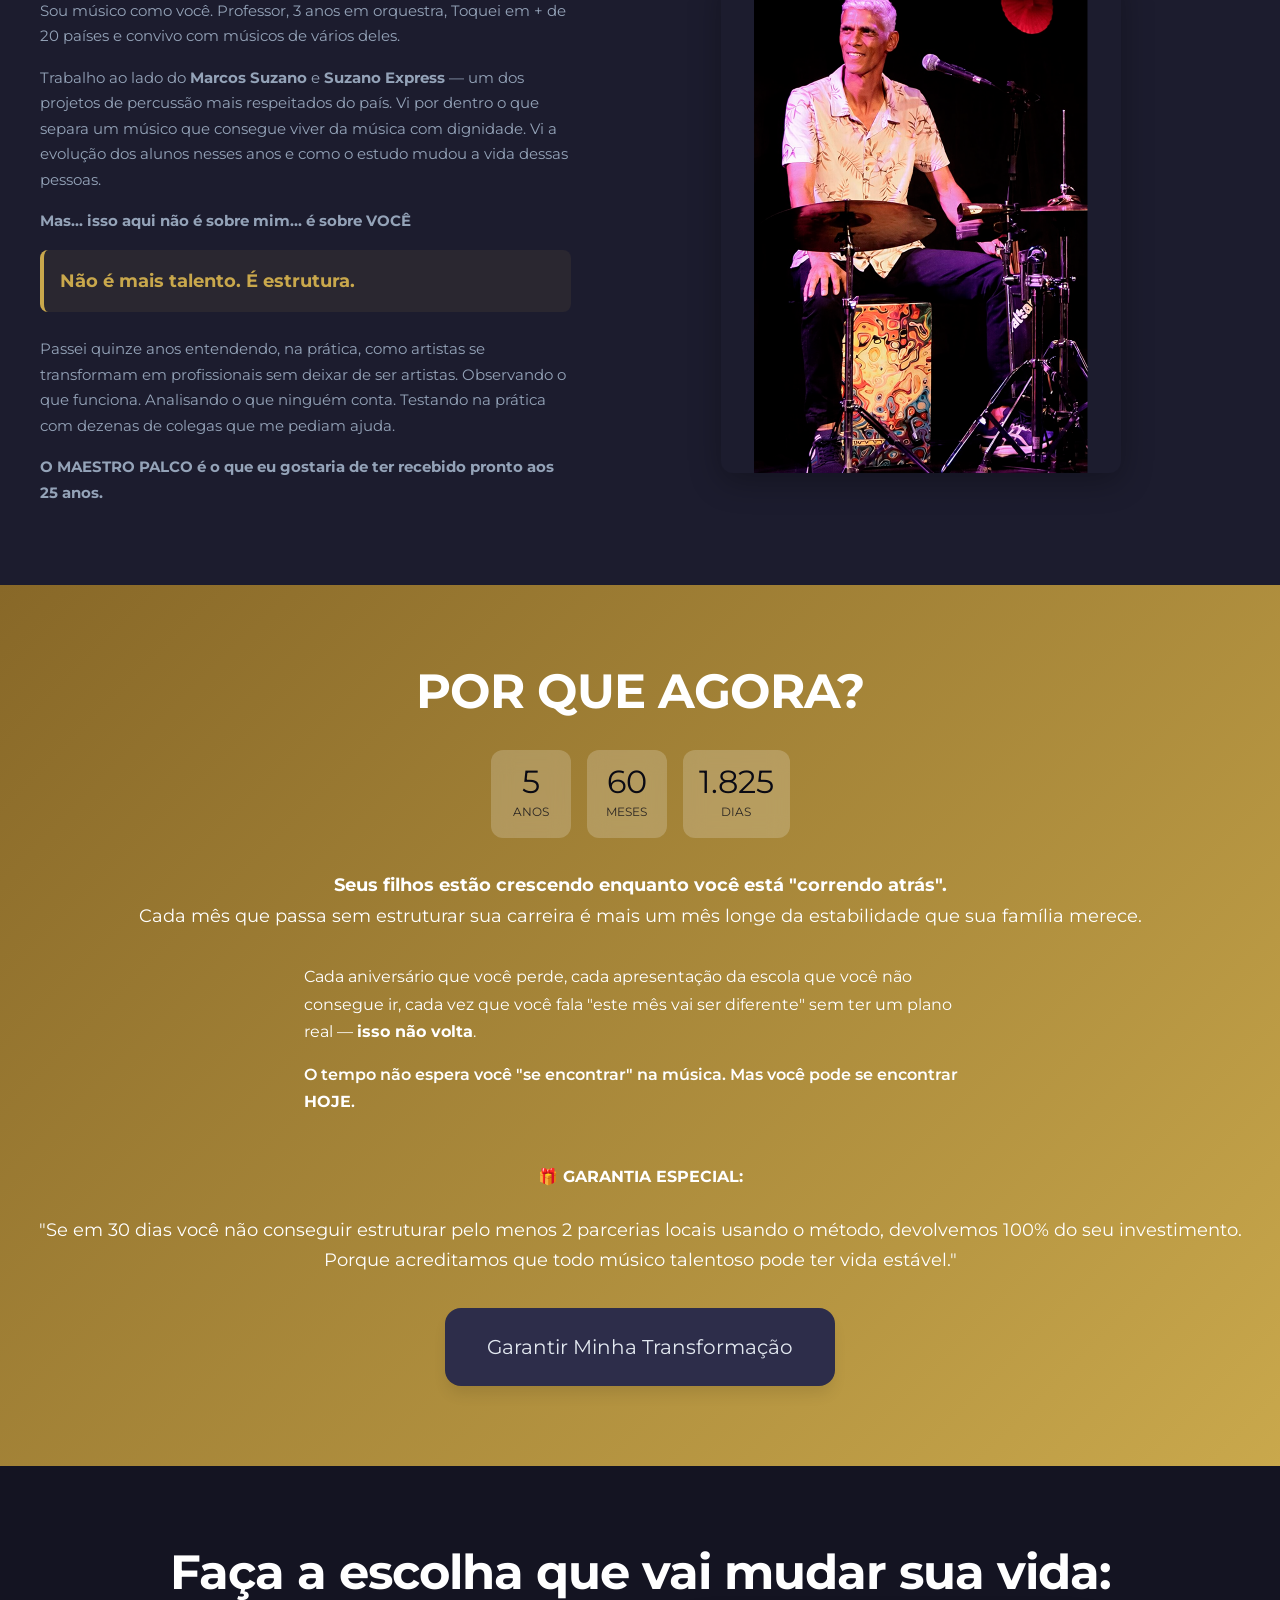
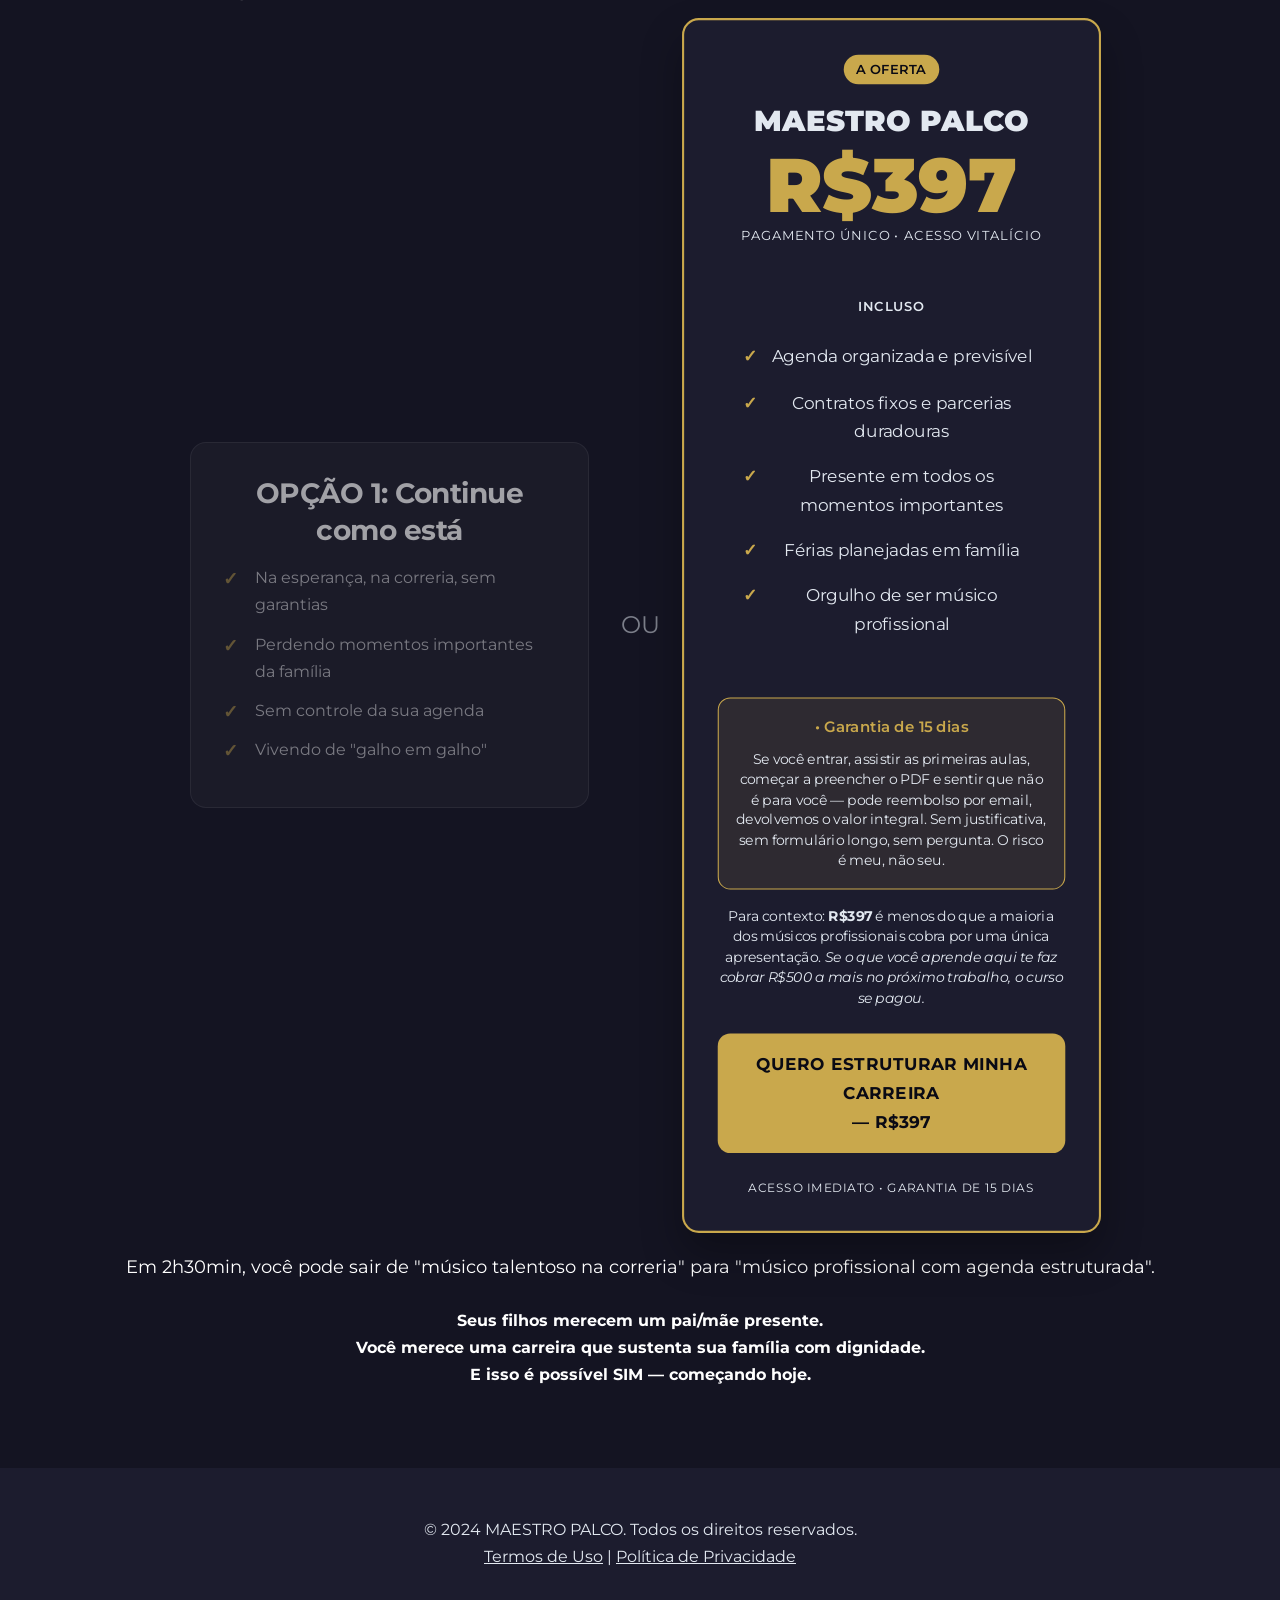
==== commit a7090638: "Update Meta Pixel ID to 1009042880747685 - Changed Facebook Pixel ID from 294131638634570 to 1009042" ====
--- a/index.html
+++ b/index.html
@@ -94,11 +94,11 @@
     t.src=v;s=b.getElementsByTagName(e)[0];
     s.parentNode.insertBefore(t,s)}(window, document,'script',
     'https://connect.facebook.net/en_US/fbevents.js');
-    fbq('init', '294131638634570');
+    fbq('init', '1009042880747685');
     fbq('track', 'PageView');
     </script>
     <noscript><img height="1" width="1" style="display:none"
-    src="https://www.facebook.com/tr?id=294131638634570&ev=PageView&noscript=1"
+    src="https://www.facebook.com/tr?id=1009042880747685&ev=PageView&noscript=1"
     /></noscript>
     <!-- End Meta Pixel Code -->
     
